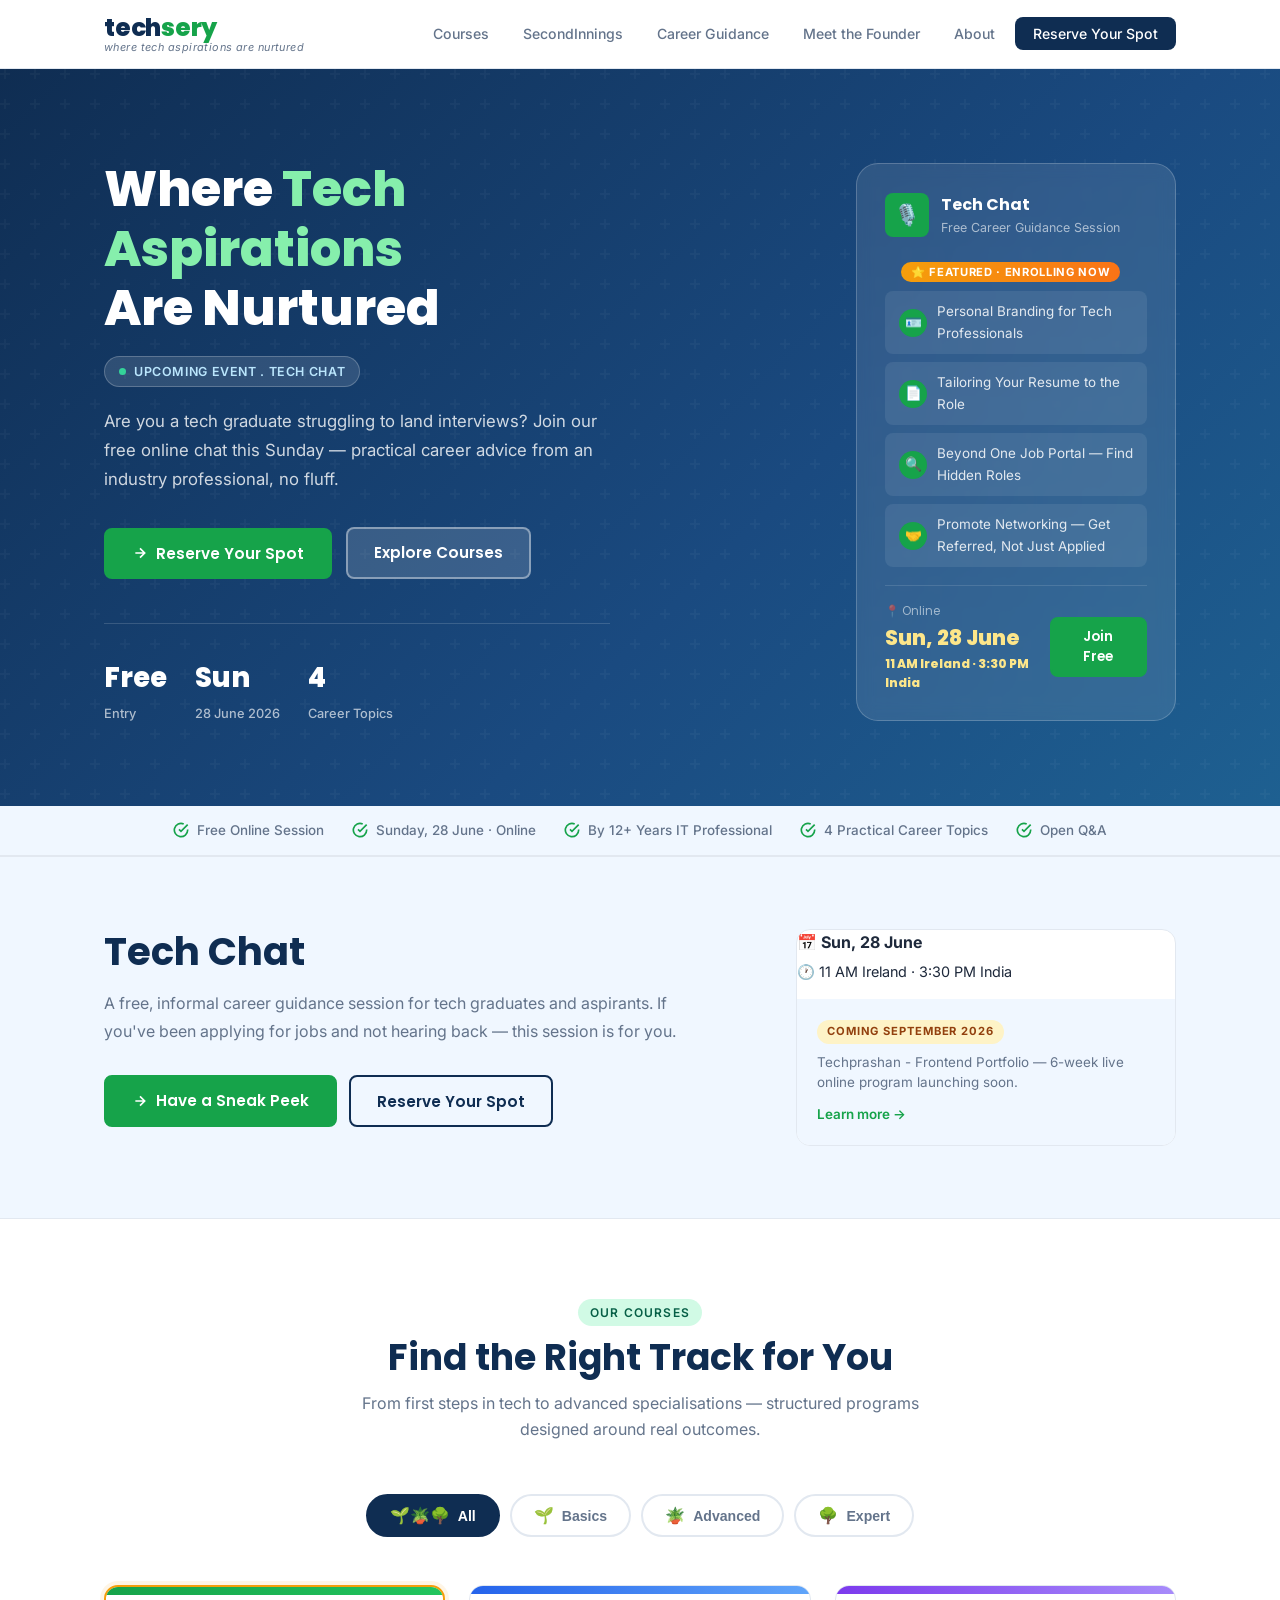
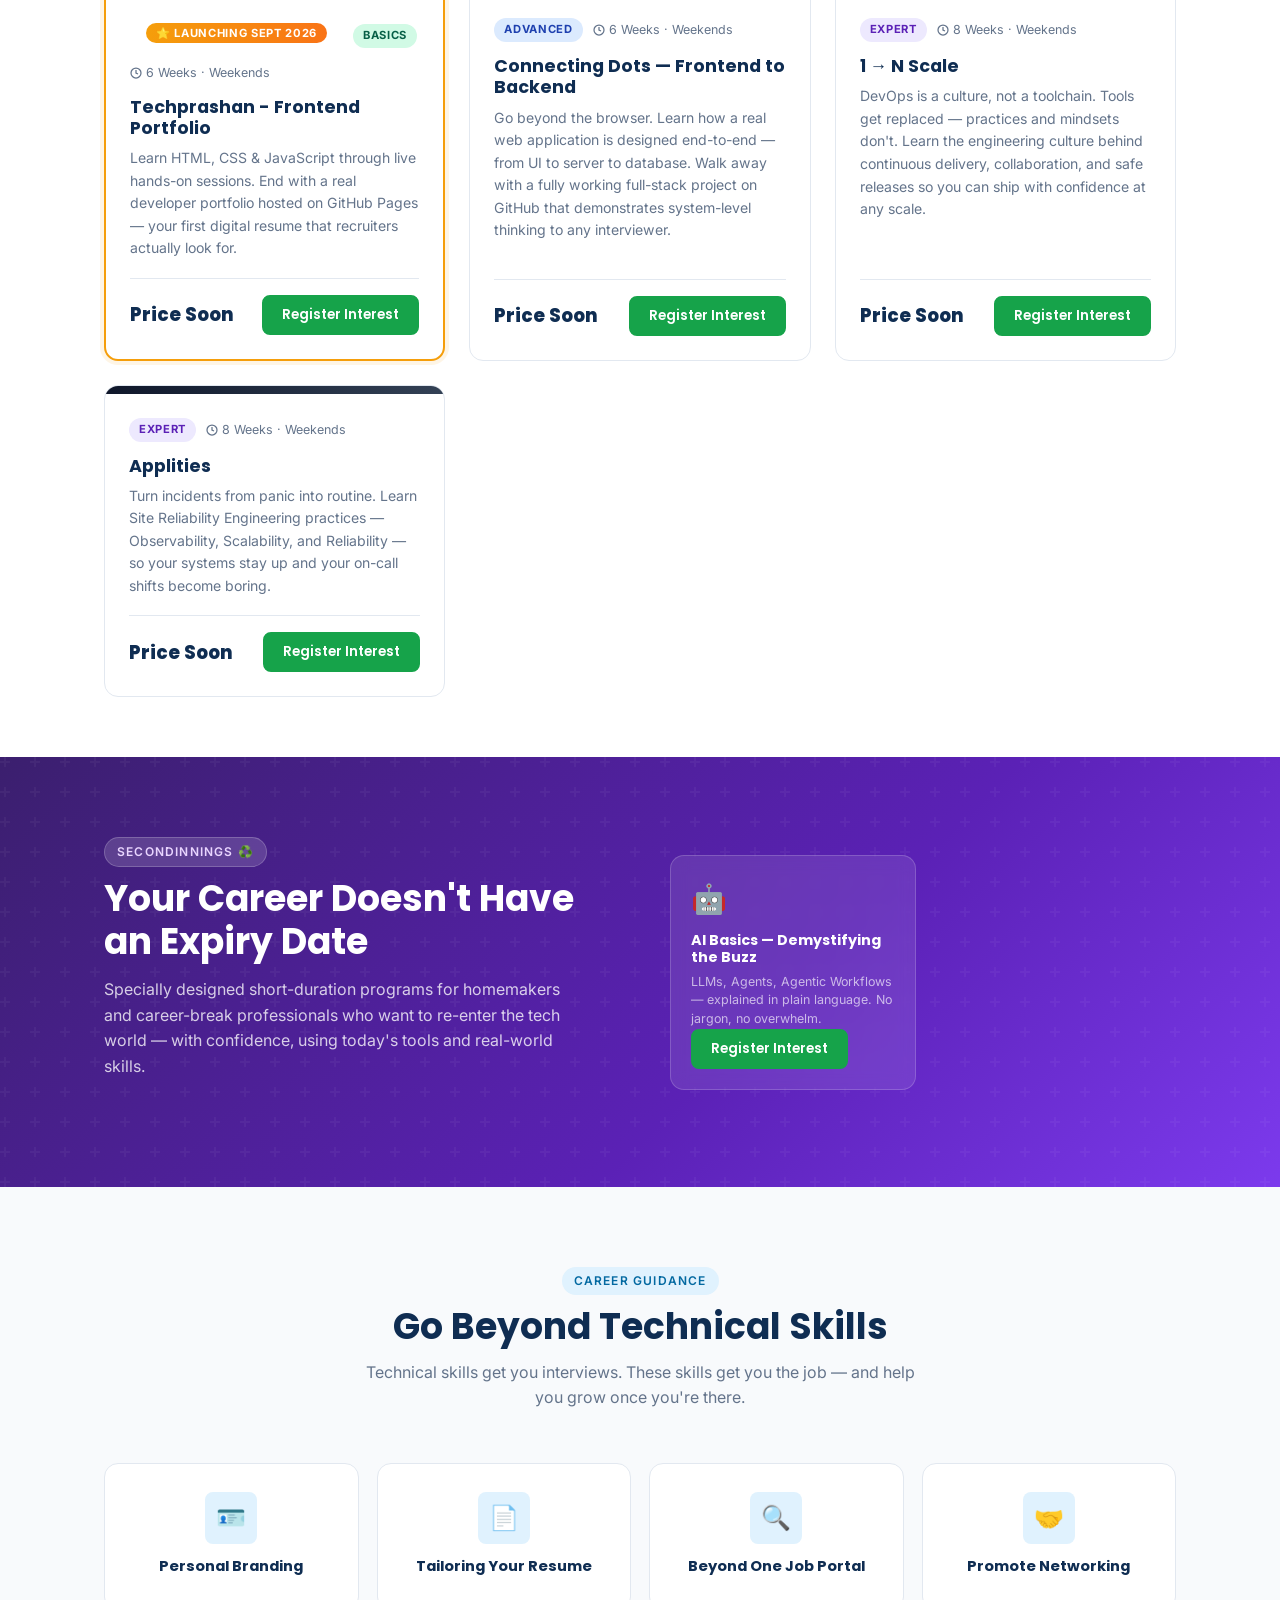
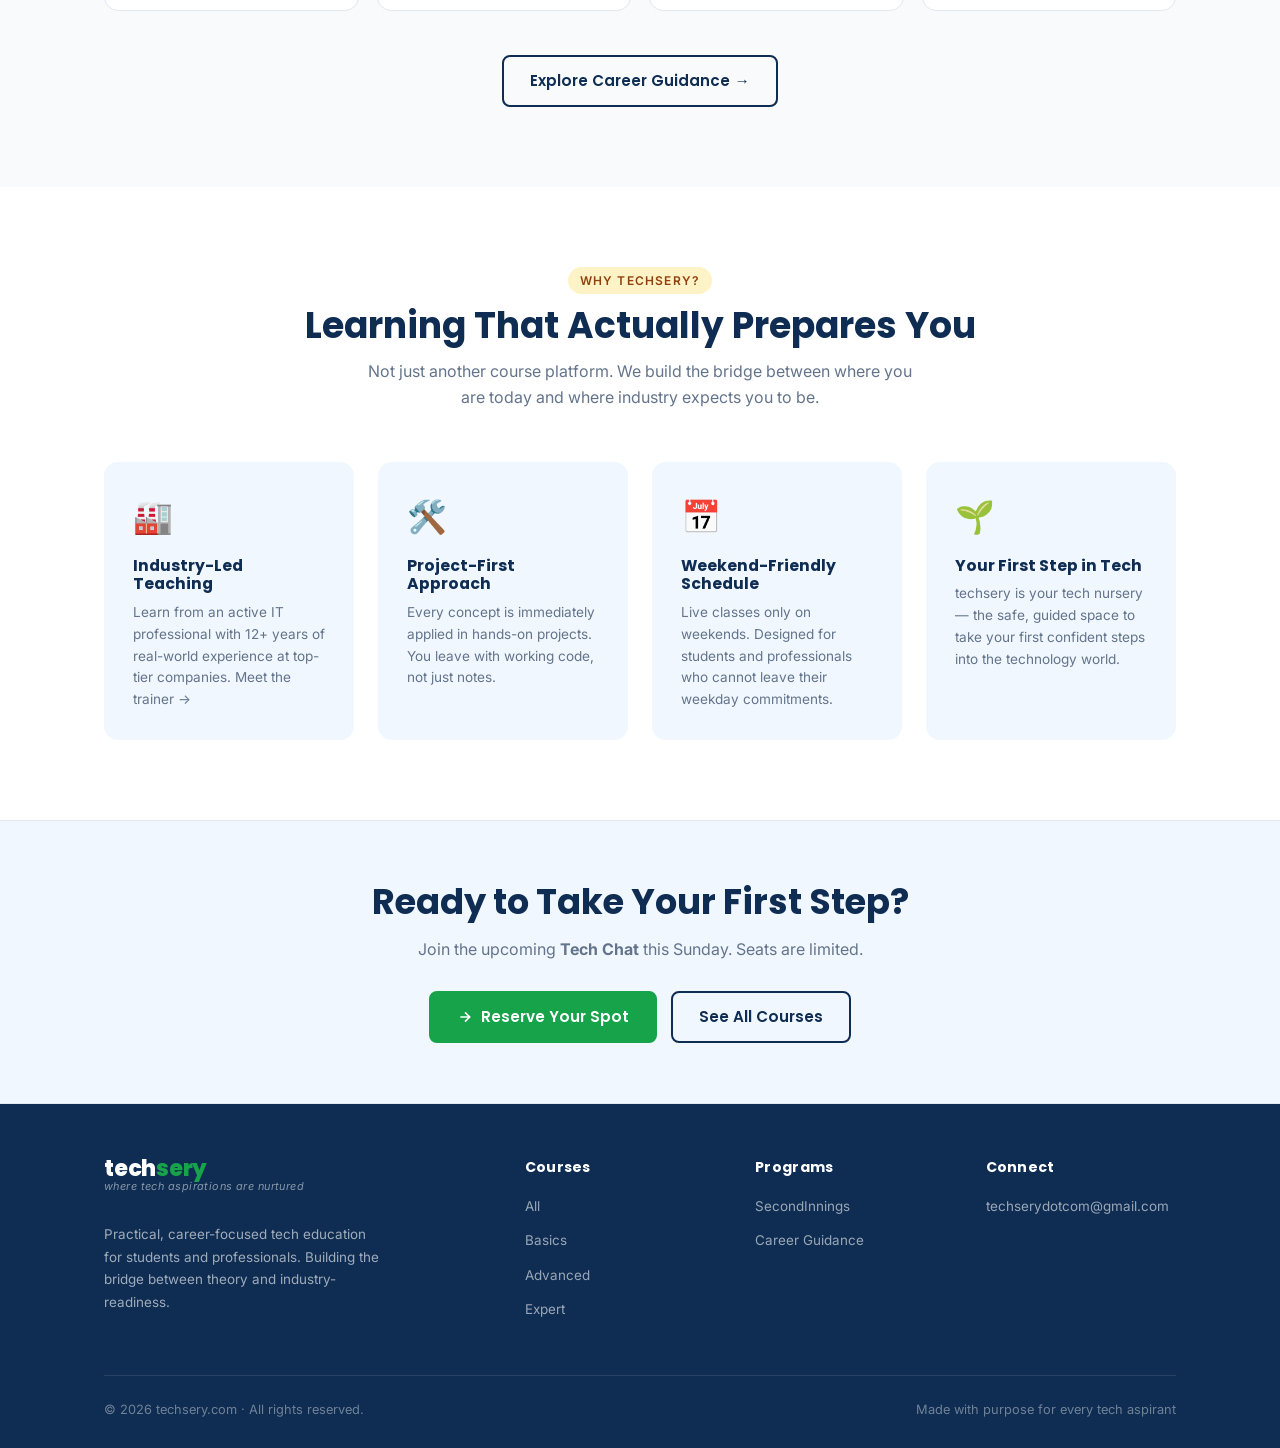
==== index.html @ 8bbb5531 "website review findings fixed" ====
<!DOCTYPE html>
<html lang="en">
<head>
  <meta charset="UTF-8" />
  <meta name="viewport" content="width=device-width, initial-scale=1.0" />
  <meta name="description" content="techsery — where tech aspirations are nurtured. Practical, career-focused IT training for students and professionals." />
  <meta property="og:title" content="techsery — where tech aspirations are nurtured" />
  <meta property="og:description" content="Practical, hands-on IT training that bridges the gap between college theory and real-world careers." />
  <meta property="og:type" content="website" />
  <meta property="og:url" content="https://techsery.com" />
  <title>techsery — where tech aspirations are nurtured</title>
  <link rel="preconnect" href="https://fonts.googleapis.com" />
  <link rel="preconnect" href="https://fonts.gstatic.com" crossorigin />
  <link href="https://fonts.googleapis.com/css2?family=Inter:wght@400;500;600&family=Poppins:wght@600;700;800&display=swap" rel="stylesheet" />
  <link rel="stylesheet" href="css/style.css" />
</head>
<body>

  <!-- ======================================================
       NAVIGATION
  ====================================================== -->
  <div id="site-nav"></div>

  <!-- ======================================================
       HERO
  ====================================================== -->
  <header class="hero" aria-labelledby="hero-heading">
    <div class="container">
      <div class="hero-content">
        <h1 id="hero-heading">
          Where <span class="highlight">Tech Aspirations</span><br />
          Are Nurtured
        </h1>
        <span class="cg-session-pill">
          <span class="cg-live-dot"></span>
          UPCOMING EVENT . TECH CHAT
        </span>
        <p class="hero-sub">
          Are you a tech graduate struggling to land interviews?
          Join our free online chat this Sunday — practical career
          advice from an industry professional, no fluff.
        </p>

        <div class="hero-actions">
          <button class="btn btn-primary" onclick="document.getElementById('techChatModal').classList.add('open')">
            <svg width="16" height="16" viewBox="0 0 24 24" fill="none" stroke="currentColor" stroke-width="2.5" aria-hidden="true"><path d="M5 12h14M12 5l7 7-7 7"/></svg>
            Reserve Your Spot
          </button>
          <a href="#courses" class="btn btn-ghost">Explore Courses</a>
        </div>

        <div class="hero-stats" aria-label="Key highlights">
          <div class="hero-stat">
            <strong>Free</strong>
            <span>Entry</span>
          </div>
          <div class="hero-stat">
            <strong>Sun</strong>
            <span>28 June 2026</span>
          </div>
          <div class="hero-stat">
            <strong>4</strong>
            <span>Career Topics</span>
          </div>
        </div>
      </div>

      <!-- Tech Chat session card -->
      <div class="hero-visual" aria-hidden="true">
        <div class="hero-card">
          <div class="hero-card-header">
            <div class="hero-card-icon">🎙️</div>
            <div>
              <div class="hero-card-title">Tech Chat</div>
              <div class="hero-card-sub">Free Career Guidance Session</div>
            </div>
          </div>
          <div style="padding:0 1rem 0.5rem">
            <span class="badge badge-featured">⭐ Featured · Enrolling Now</span>
          </div>

          <div class="hero-card-week">
            <span class="wk-num">🪪</span>
            Personal Branding for Tech Professionals
          </div>
          <div class="hero-card-week">
            <span class="wk-num">📄</span>
            Tailoring Your Resume to the Role
          </div>
          <div class="hero-card-week">
            <span class="wk-num">🔍</span>
            Beyond One Job Portal — Find Hidden Roles
          </div>
          <div class="hero-card-week">
            <span class="wk-num">🤝</span>
            Promote Networking — Get Referred, Not Just Applied
          </div>
          <div class="hero-card-footer">
            <div class="hero-card-price">
              <span class="label">📍 Online</span>
              <span class="amount">Sun, 28 June</span>
              <span class="amount" style="display:block;font-size:0.75rem;">11 AM Ireland · 3:30 PM India</span>
            </div>
            <button class="btn btn-primary btn-sm" onclick="document.getElementById('techChatModal').classList.add('open')">Join Free</button>
          </div>
        </div>
      </div>
    </div>
  </header>

  <!-- ======================================================
       TRUST BAR
  ====================================================== -->
  <div class="trust-bar" aria-label="Session highlights">
    <div class="container">
      <div class="trust-item">
        <svg width="16" height="16" viewBox="0 0 24 24" fill="none" stroke="currentColor" stroke-width="2.5" aria-hidden="true"><path d="M22 11.08V12a10 10 0 1 1-5.93-9.14"/><polyline points="22 4 12 14.01 9 11.01"/></svg>
        Free Online Session
      </div>
      <div class="trust-item">
        <svg width="16" height="16" viewBox="0 0 24 24" fill="none" stroke="currentColor" stroke-width="2.5" aria-hidden="true"><path d="M22 11.08V12a10 10 0 1 1-5.93-9.14"/><polyline points="22 4 12 14.01 9 11.01"/></svg>
        Sunday, 28 June · Online
      </div>
      <div class="trust-item">
        <svg width="16" height="16" viewBox="0 0 24 24" fill="none" stroke="currentColor" stroke-width="2.5" aria-hidden="true"><path d="M22 11.08V12a10 10 0 1 1-5.93-9.14"/><polyline points="22 4 12 14.01 9 11.01"/></svg>
        By 12+ Years IT Professional
      </div>
      <div class="trust-item">
        <svg width="16" height="16" viewBox="0 0 24 24" fill="none" stroke="currentColor" stroke-width="2.5" aria-hidden="true"><path d="M22 11.08V12a10 10 0 1 1-5.93-9.14"/><polyline points="22 4 12 14.01 9 11.01"/></svg>
        4 Practical Career Topics
      </div>
      <div class="trust-item">
        <svg width="16" height="16" viewBox="0 0 24 24" fill="none" stroke="currentColor" stroke-width="2.5" aria-hidden="true"><path d="M22 11.08V12a10 10 0 1 1-5.93-9.14"/><polyline points="22 4 12 14.01 9 11.01"/></svg>
        Open Q&amp;A
      </div>
    </div>
  </div>

  <!-- ======================================================
       TECH CHAT SESSION
  ====================================================== -->
  <section class="tech-chat-session" id="tech-chat-session" aria-labelledby="ls-heading">
    <div class="container">
      <div class="ls-inner">

        <div class="ls-content">
          <h2 id="ls-heading">Tech Chat</h2>
          <p class="ls-lead">
            A free, informal career guidance session for tech graduates and
            aspirants. If you've been applying for jobs and not
            hearing back — this session is for you.
          </p>

          <div class="ls-actions">
            <a href="career-guidance.html" class="btn btn-primary">
              <svg width="16" height="16" viewBox="0 0 24 24" fill="none" stroke="currentColor" stroke-width="2.5" aria-hidden="true"><path d="M5 12h14M12 5l7 7-7 7"/></svg>
              Have a Sneak Peek
            </a>
            <button class="btn btn-outline ls-btn-outline" onclick="document.getElementById('techChatModal').classList.add('open')">
              Reserve Your Spot
            </button>
          </div>
        </div>

        <div class="ls-details-panel" aria-label="Event details">
          <div class="ls-detail-card">
            <div class="ls-event-meta" style="margin-bottom:1rem;">
              <p style="margin:0 0 0.25rem;"><strong>📅 Sun, 28 June</strong></p>
              <p style="margin:0;font-size:0.9rem;">🕐 11 AM Ireland · 3:30 PM India</p>
            </div>
            <div class="ls-bootcamp-teaser">
              <span class="ls-teaser-label">Coming September 2026</span>
              <p>Techprashan - Frontend Portfolio — 6-week live online program launching soon.</p>
              <a href="#featured-course">Learn more →</a>
            </div>
          </div>
        </div>

      </div>
    </div>
  </section>

  <!-- ======================================================
       COURSES SECTION
  ====================================================== -->
  <section class="courses-section" id="courses" aria-labelledby="courses-heading">
    <div class="container">
      <div class="section-header">
        <span class="section-label" style="background:#d1fae5;color:#065f46;">Our Courses</span>
        <h2 class="section-title" id="courses-heading">Find the Right Track for You</h2>
        <p class="section-sub">
          From first steps in tech to advanced specialisations — structured programs
          designed around real outcomes.
        </p>
      </div>

      <!-- Category filter tabs -->
      <div class="category-tabs" role="tablist" aria-label="Course categories">
        <button class="cat-tab active" role="tab" aria-selected="true" data-filter="all">
          <span class="cat-icon">🌱🪴🌳</span> All
        </button>
        <button class="cat-tab" role="tab" aria-selected="false" data-filter="basics">
          <span class="cat-icon">🌱</span> Basics
        </button>
        <button class="cat-tab" role="tab" aria-selected="false" data-filter="advanced">
          <span class="cat-icon">🪴</span> Advanced
        </button>
        <button class="cat-tab" role="tab" aria-selected="false" data-filter="expert">
          <span class="cat-icon">🌳</span> Expert
        </button>
      </div>

      <!-- Course cards -->
      <div class="courses-grid" role="list">

        <!-- ── Featured: Techprashan - Frontend Portfolio ── -->
        <article class="course-card featured" role="listitem" id="featured-course" data-category="basics">
          <div class="course-card-banner" style="background:linear-gradient(90deg,#16a34a,#22c55e);"></div>
          <div class="course-card-body">
            <div class="course-meta">
              <div style="padding:0 1rem 0.5rem">
                <span class="badge badge-featured">⭐ Launching Sept 2026</span>
              </div>
              <span class="badge badge-basics">Basics</span>
              <span class="course-duration">
                <svg width="12" height="12" viewBox="0 0 24 24" fill="none" stroke="currentColor" stroke-width="2.5" aria-hidden="true"><circle cx="12" cy="12" r="10"/><polyline points="12 6 12 12 16 14"/></svg>
                6 Weeks · Weekends
              </span>
            </div>
            <h3>Techprashan - Frontend Portfolio</h3>
            <p>
              Learn HTML, CSS &amp; JavaScript through live hands-on sessions. End with
              a real developer portfolio hosted on GitHub Pages — your first digital
              resume that recruiters actually look for.
            </p>
            <div class="course-card-footer">
              <div class="course-price">Price Soon</div>
              <button class="btn btn-primary btn-sm" onclick="document.getElementById('interestModal').classList.add('open')">Register Interest</button>
            </div>
          </div>
        </article>

        <!-- ── Advanced: Connecting Dots ── -->
        <article class="course-card" role="listitem" data-category="advanced">
          <div class="course-card-banner" style="background:linear-gradient(90deg,#2563eb,#60a5fa);"></div>
          <div class="course-card-body">
            <div class="course-meta">
              <span class="badge badge-advanced">Advanced</span>
              <span class="course-duration">
                <svg width="12" height="12" viewBox="0 0 24 24" fill="none" stroke="currentColor" stroke-width="2.5" aria-hidden="true"><circle cx="12" cy="12" r="10"/><polyline points="12 6 12 12 16 14"/></svg>
                6 Weeks · Weekends
              </span>
            </div>
            <h3>Connecting Dots — Frontend to Backend</h3>
            <p>
              Go beyond the browser. Learn how a real web application is designed
              end-to-end — from UI to server to database. Walk away with a fully
              working full-stack project on GitHub that demonstrates system-level
              thinking to any interviewer.
            </p>
            <div class="course-card-footer">
              <div class="course-price">Price Soon</div>
              <button class="btn btn-primary btn-sm" onclick="document.getElementById('connectingDotsModal').classList.add('open')">Register Interest</button>
            </div>
          </div>
        </article>

        <!-- ── Expert: 1 → N Scale ── -->
        <article class="course-card" role="listitem" data-category="expert">
          <div class="course-card-banner" style="background:linear-gradient(90deg,#7c3aed,#a78bfa);"></div>
          <div class="course-card-body">
            <div class="course-meta">
              <span class="badge badge-expert">Expert</span>
              <span class="course-duration">
                <svg width="12" height="12" viewBox="0 0 24 24" fill="none" stroke="currentColor" stroke-width="2.5" aria-hidden="true"><circle cx="12" cy="12" r="10"/><polyline points="12 6 12 12 16 14"/></svg>
                8 Weeks · Weekends
              </span>
            </div>
            <h3>1 &#8594; N Scale</h3>
            <p>
              DevOps is a culture, not a toolchain. Tools get replaced — practices
              and mindsets don't. Learn the engineering culture behind continuous
              delivery, collaboration, and safe releases so you can ship with
              confidence at any scale.
            </p>
            <div class="course-card-footer">
              <div class="course-price">Price Soon</div>
              <button class="btn btn-primary btn-sm" onclick="document.getElementById('devopsModal').classList.add('open')">Register Interest</button>
            </div>
          </div>
        </article>

        <!-- ── Expert: Applities → SRE ── -->
        <article class="course-card" role="listitem" data-category="expert">
          <div class="course-card-banner" style="background:linear-gradient(90deg,#0f172a,#334155);"></div>
          <div class="course-card-body">
            <div class="course-meta">
              <span class="badge badge-expert">Expert</span>
              <span class="course-duration">
                <svg width="12" height="12" viewBox="0 0 24 24" fill="none" stroke="currentColor" stroke-width="2.5" aria-hidden="true"><circle cx="12" cy="12" r="10"/><polyline points="12 6 12 12 16 14"/></svg>
                8 Weeks · Weekends
              </span>
            </div>
            <h3>Applities</h3>
            <p>
              Turn incidents from panic into routine. Learn Site Reliability
              Engineering practices — Observability, Scalability, and Reliability —
              so your systems stay up and your on-call shifts become boring.
            </p>
            <div class="course-card-footer">
              <div class="course-price">Price Soon</div>
              <button class="btn btn-primary btn-sm" onclick="document.getElementById('sreModal').classList.add('open')">Register Interest</button>
            </div>
          </div>
        </article>

        <!-- Empty state -->
        <div class="courses-empty" id="coursesEmpty" style="display:none;">
          <p>🛠️ Course content is being prepared for you. Check back soon!</p>
        </div>

      </div>
    </div>
  </section>

  <!-- ======================================================
       SECOND INNINGS SECTION
  ====================================================== -->
  <section class="second-innings" id="second-innings" aria-labelledby="si-heading">
    <div class="container">
      <div class="si-text">
        <span class="section-label si-label">SecondInnings ♻️</span>
        <h2 class="section-title si-title" id="si-heading">
          Your Career Doesn't Have an Expiry Date
        </h2>
        <p class="si-sub">
          Specially designed short-duration programs for homemakers and career-break
          professionals who want to re-enter the tech world — with confidence, using
          today's tools and real-world skills.
        </p>
      </div>

      <div class="si-cards" aria-label="SecondInnings courses">
        <div class="si-card">
          <div class="si-card-icon">🤖</div>
          <h4>AI Basics — Demystifying the Buzz</h4>
          <p>LLMs, Agents, Agentic Workflows — explained in plain language. No jargon, no overwhelm.</p>
          <button class="btn btn-primary btn-sm" onclick="document.getElementById('aiBasicsModal').classList.add('open')">Register Interest</button>
        </div>
      </div>
    </div>
  </section>

  <!-- ======================================================
       CAREER GUIDANCE SECTION
  ====================================================== -->
  <section class="career-section" id="career-guidance" aria-labelledby="cg-heading">
    <div class="container">
      <div class="section-header">
        <span class="section-label" style="background:#e0f2fe;color:#0369a1;">Career Guidance</span>
        <h2 class="section-title" id="cg-heading">Go Beyond Technical Skills</h2>
        <p class="section-sub">
          Technical skills get you interviews. These skills get you the job — and
          help you grow once you're there.
        </p>
      </div>

      <div class="career-grid" aria-label="Career guidance modules">
        <a href="career-guidance.html#personal-branding" class="career-card">
          <div class="career-icon">🪪</div>
          <h4>Personal Branding</h4>
        </a>
        <a href="career-guidance.html#resume-tailoring" class="career-card">
          <div class="career-icon">📄</div>
          <h4>Tailoring Your Resume</h4>
        </a>
        <a href="career-guidance.html#job-portals" class="career-card">
          <div class="career-icon">🔍</div>
          <h4>Beyond One Job Portal</h4>
        </a>
        <a href="career-guidance.html#networking" class="career-card">
          <div class="career-icon">🤝</div>
          <h4>Promote Networking</h4>
        </a>

      </div>

      <div class="career-cta">
        <a href="career-guidance.html" class="btn btn-outline">Explore Career Guidance →</a>
      </div>
    </div>
  </section>

  <!-- ======================================================
       WHY TECHSERY
  ====================================================== -->
  <section class="why-section" id="why-techsery" aria-labelledby="why-heading">
    <div class="container">
      <div class="section-header">
        <span class="section-label" style="background:#fef3c7;color:#92400e;">Why techsery?</span>
        <h2 class="section-title" id="why-heading">Learning That Actually Prepares You</h2>
        <p class="section-sub">
          Not just another course platform. We build the bridge between where you
          are today and where industry expects you to be.
        </p>
      </div>

      <div class="why-grid">
        <div class="why-card">
          <div class="why-icon">🏭</div>
          <h4>Industry-Led Teaching</h4>
          <p>Learn from an active IT professional with 12+ years of real-world experience at top-tier companies.
             <a href="founder.html">Meet the trainer →</a></p>
        </div>
        <div class="why-card">
          <div class="why-icon">🛠️</div>
          <h4>Project-First Approach</h4>
          <p>Every concept is immediately applied in hands-on projects. You leave
             with working code, not just notes.</p>
        </div>
        <div class="why-card">
          <div class="why-icon">📅</div>
          <h4>Weekend-Friendly Schedule</h4>
          <p>Live classes only on weekends. Designed for students and professionals
             who cannot leave their weekday commitments.</p>
        </div>
        <div class="why-card">
          <div class="why-icon">🌱</div>
          <h4>Your First Step in Tech</h4>
          <p>techsery is your tech nursery — the safe, guided space to take your
             first confident steps into the technology world.</p>
        </div>
      </div>
    </div>
  </section>

  <!-- ======================================================
       CTA BANNER
  ====================================================== -->
  <section class="cta-banner" aria-labelledby="cta-heading">
    <div class="container">
      <h2 id="cta-heading">Ready to Take Your First Step?</h2>
      <p>
        Join the upcoming <strong>Tech Chat</strong>
        this Sunday. Seats are limited.
      </p>
      <div class="cta-actions">
        <button class="btn btn-primary" onclick="document.getElementById('techChatModal').classList.add('open')">
          <svg width="16" height="16" viewBox="0 0 24 24" fill="none" stroke="currentColor" stroke-width="2.5" aria-hidden="true"><path d="M5 12h14M12 5l7 7-7 7"/></svg>
          Reserve Your Spot
        </button>
        <a href="#courses" class="btn btn-outline">See All Courses</a>
      </div>
    </div>
  </section>

  <!-- ======================================================
       FOOTER
  ====================================================== -->
  <div id="site-footer"></div>

  <!-- ======================================================
       SCRIPT — Shared components + category filter
  ====================================================== -->
  <script src="js/components.js"></script>
  <script>
    // ── Course category filter tabs ──
    const catTabs    = document.querySelectorAll('.cat-tab');
    const courseCards = document.querySelectorAll('.courses-grid .course-card');

    catTabs.forEach(tab => {
      tab.addEventListener('click', () => {
        // Update tab state
        catTabs.forEach(t => {
          t.classList.remove('active');
          t.setAttribute('aria-selected', 'false');
        });
        tab.classList.add('active');
        tab.setAttribute('aria-selected', 'true');

        const filter = tab.dataset.filter;

        // Show / hide cards
        let visible = 0;
        courseCards.forEach(card => {
          if (filter === 'all' || card.dataset.category === filter) {
            card.style.display = '';
            card.style.animation = 'fadeIn .3s ease forwards';
            visible++;
          } else {
            card.style.display = 'none';
          }
        });

        // Show empty state when no cards match
        document.getElementById('coursesEmpty').style.display = visible === 0 ? '' : 'none';
      });
    });

    // ── Activate filter from URL param (e.g. ?filter=basics) ──
    const urlFilter = new URLSearchParams(window.location.search).get('filter');
    if (urlFilter) {
      const targetTab = document.querySelector('.cat-tab[data-filter="' + urlFilter + '"]');
      if (targetTab) { targetTab.click(); }
    }
  </script>

  <style>
    @keyframes fadeIn {
      from { opacity: 0; transform: translateY(8px); }
      to   { opacity: 1; transform: translateY(0); }
    }
  </style>

  <!-- ======================================================
       TECH CHAT ENROLLMENT MODAL
  ====================================================== -->
  <div class="modal-overlay" id="techChatModal" role="dialog" aria-modal="true" aria-labelledby="techChatModalTitle">
    <div class="modal-box">
      <div class="modal-header">
        <h2 id="techChatModalTitle">Reserve Your Spot — Tech Chat</h2>
        <button class="modal-close" onclick="document.getElementById('techChatModal').classList.remove('open')" aria-label="Close modal">&times;</button>
      </div>
      <div class="modal-batch-notice" role="note">
        <span class="batch-icon">⚡</span>
        <p><strong>Sessions are capped at 20 seats.</strong> Enrollment is open to all, but meeting invites go out in batches — first 20 enrollments get the first session, next 20 get the second, and so on. <strong>Enroll early to get into the earliest batch.</strong></p>
      </div>
      <div class="modal-loader" id="techChatFormLoader">
        <div class="modal-spinner"></div>
        <p>Loading form&hellip;</p>
      </div>
      <iframe
        src="https://docs.google.com/forms/d/e/1FAIpQLSf1AuiK_y97QD5kKgovoYYYQsAbdeGdjlh0hVMuYjYq0dOFMg/viewform?embedded=true"
        id="techChatFormIframe"
        width="100%"
        height="700"
        frameborder="0"
        marginheight="0"
        marginwidth="0"
        title="Tech Chat Enrollment Form"
        style="display:none"
        onload="document.getElementById('techChatFormLoader').style.display='none'; this.style.display='block';">Loading&hellip;</iframe>
    </div>
  </div>

  <!-- ======================================================
       REGISTER INTEREST MODAL
  ====================================================== -->
  <div class="modal-overlay" id="interestModal" role="dialog" aria-modal="true" aria-labelledby="modalTitle">
    <div class="modal-box">
      <div class="modal-header">
        <h2 id="modalTitle">Register Interest — Techprashan - Frontend Portfolio</h2>
        <button class="modal-close" onclick="document.getElementById('interestModal').classList.remove('open')" aria-label="Close modal">&times;</button>
      </div>
      <div class="modal-loader" id="formLoader">
        <div class="modal-spinner"></div>
        <p>Loading form&hellip;</p>
      </div>
      <iframe
        src="https://docs.google.com/forms/d/e/1FAIpQLSd2NSrIZM_IWFO4gRy56DG_UtGu91vDkzZFvsgvsNdF11oqsA/viewform?embedded=true"
        id="interestFormIframe"
        width="100%"
        height="700"
        frameborder="0"
        marginheight="0"
        marginwidth="0"
        title="Register Interest Form"
        style="display:none"
        onload="document.getElementById('formLoader').style.display='none'; this.style.display='block';">Loading&hellip;</iframe>
    </div>
  </div>

  <!-- ======================================================
       SRE (APPLITIES → SRE) REGISTER INTEREST MODAL
  ====================================================== -->
  <div class="modal-overlay" id="sreModal" role="dialog" aria-modal="true" aria-labelledby="sreModalTitle">
    <div class="modal-box">
      <div class="modal-header">
        <h2 id="sreModalTitle">Register Interest — Applities &#8594; SRE</h2>
        <button class="modal-close" onclick="document.getElementById('sreModal').classList.remove('open')" aria-label="Close modal">&times;</button>
      </div>
      <div class="modal-loader" id="sreFormLoader">
        <div class="modal-spinner"></div>
        <p>Loading form&hellip;</p>
      </div>
      <iframe
        src="https://docs.google.com/forms/d/e/1FAIpQLScYF1RtclwMhn8v6r4dukyYfflILkAecXz9mNdJFXiZZmByDg/viewform?embedded=true"
        id="sreFormIframe"
        width="100%"
        height="700"
        frameborder="0"
        marginheight="0"
        marginwidth="0"
        title="Applities to SRE Register Interest Form"
        style="display:none"
        onload="document.getElementById('sreFormLoader').style.display='none'; this.style.display='block';">Loading&hellip;</iframe>
    </div>
  </div>

  <!-- ======================================================
       DEVOPS (1 → N SCALE) REGISTER INTEREST MODAL
  ====================================================== -->
  <div class="modal-overlay" id="devopsModal" role="dialog" aria-modal="true" aria-labelledby="devopsModalTitle">
    <div class="modal-box">
      <div class="modal-header">
        <h2 id="devopsModalTitle">Register Interest — 1 &#8594; N Scale</h2>
        <button class="modal-close" onclick="document.getElementById('devopsModal').classList.remove('open')" aria-label="Close modal">&times;</button>
      </div>
      <div class="modal-loader" id="devopsFormLoader">
        <div class="modal-spinner"></div>
        <p>Loading form&hellip;</p>
      </div>
      <iframe
        src="https://docs.google.com/forms/d/e/1FAIpQLScFOS_igOWlRHlgqVXoUxEj9ASATqdUfkpp-piH3JFqKnP2BQ/viewform?embedded=true"
        id="devopsFormIframe"
        width="100%"
        height="700"
        frameborder="0"
        marginheight="0"
        marginwidth="0"
        title="1 to N Scale Register Interest Form"
        style="display:none"
        onload="document.getElementById('devopsFormLoader').style.display='none'; this.style.display='block';">Loading&hellip;</iframe>
    </div>
  </div>

  <!-- ======================================================
       CONNECTING DOTS REGISTER INTEREST MODAL
  ====================================================== -->
  <div class="modal-overlay" id="connectingDotsModal" role="dialog" aria-modal="true" aria-labelledby="connectingDotsModalTitle">
    <div class="modal-box">
      <div class="modal-header">
        <h2 id="connectingDotsModalTitle">Register Interest — Connecting Dots</h2>
        <button class="modal-close" onclick="document.getElementById('connectingDotsModal').classList.remove('open')" aria-label="Close modal">&times;</button>
      </div>
      <div class="modal-loader" id="connectingDotsFormLoader">
        <div class="modal-spinner"></div>
        <p>Loading form&hellip;</p>
      </div>
      <iframe
        src="https://docs.google.com/forms/d/e/1FAIpQLSfVHQtbOzj3T-nqljWJQc27Lb6FzakTXbwIxmW9TgxDuJGa1w/viewform?embedded=true"
        id="connectingDotsFormIframe"
        width="100%"
        height="700"
        frameborder="0"
        marginheight="0"
        marginwidth="0"
        title="Connecting Dots Register Interest Form"
        style="display:none"
        onload="document.getElementById('connectingDotsFormLoader').style.display='none'; this.style.display='block';">Loading&hellip;</iframe>
    </div>
  </div>

  <!-- ======================================================
       AI BASICS REGISTER INTEREST MODAL
  ====================================================== -->
  <div class="modal-overlay" id="aiBasicsModal" role="dialog" aria-modal="true" aria-labelledby="aiBasicsModalTitle">
    <div class="modal-box">
      <div class="modal-header">
        <h2 id="aiBasicsModalTitle">Register Interest — AI Basics</h2>
        <button class="modal-close" onclick="document.getElementById('aiBasicsModal').classList.remove('open')" aria-label="Close modal">&times;</button>
      </div>
      <div class="modal-loader" id="aiBasicsFormLoader">
        <div class="modal-spinner"></div>
        <p>Loading form&hellip;</p>
      </div>
      <iframe
        src="https://docs.google.com/forms/d/e/1FAIpQLSf_5gGs7QFr8C3uAUpn9eOQnZPuhVRYc0OwrxQ82a2x8tqxDw/viewform?embedded=true"
        id="aiBasicsFormIframe"
        width="100%"
        height="700"
        frameborder="0"
        marginheight="0"
        marginwidth="0"
        title="AI Basics Register Interest Form"
        style="display:none"
        onload="document.getElementById('aiBasicsFormLoader').style.display='none'; this.style.display='block';">Loading&hellip;</iframe>
    </div>
  </div>

  <script>
    // Close modals on backdrop click
    ['techChatModal', 'interestModal', 'connectingDotsModal', 'devopsModal', 'sreModal', 'aiBasicsModal'].forEach(function(id) {
      document.getElementById(id).addEventListener('click', function(e) {
        if (e.target === this) this.classList.remove('open');
      });
    });
    // Close modals on Escape key
    document.addEventListener('keydown', function(e) {
      if (e.key === 'Escape') {
        document.getElementById('techChatModal').classList.remove('open');
        document.getElementById('interestModal').classList.remove('open');
        document.getElementById('connectingDotsModal').classList.remove('open');
        document.getElementById('devopsModal').classList.remove('open');
        document.getElementById('sreModal').classList.remove('open');
        document.getElementById('aiBasicsModal').classList.remove('open');
      }
    });
  </script>

</body>
</html>
---- css/style.css ----
/* ================================================
   techsery.com – Main Stylesheet
   "where tech aspirations are nurtured"
   ================================================ */

/* ---------- Reset & Base ---------- */
*, *::before, *::after {
  box-sizing: border-box;
  margin: 0;
  padding: 0;
}

:root {
  --primary:       #0f2d52;
  --primary-light: #1a4a80;
  --accent-green:  #16a34a;
  --accent-green-light: #22c55e;
  --accent-amber:  #f59e0b;
  --second-innings:#7c3aed;
  --second-innings-light: #a78bfa;
  --career:        #0891b2;
  --career-light:  #22d3ee;
  --bg:            #ffffff;
  --bg-soft:       #f0f7ff;
  --bg-alt:        #f8fafc;
  --text:          #1e293b;
  --text-muted:    #64748b;
  --border:        #e2e8f0;
  --radius-sm:     8px;
  --radius-md:     14px;
  --radius-lg:     22px;
  --shadow-sm:     0 1px 3px rgba(0,0,0,.08), 0 1px 2px rgba(0,0,0,.05);
  --shadow-md:     0 4px 16px rgba(0,0,0,.10);
  --shadow-lg:     0 10px 40px rgba(0,0,0,.13);
  --transition:    0.25s ease;
  --font-head:     'Poppins', sans-serif;
  --font-body:     'Inter', sans-serif;
}

html { scroll-behavior: smooth; }

body {
  font-family: var(--font-body);
  color: var(--text);
  background: var(--bg);
  line-height: 1.6;
  -webkit-font-smoothing: antialiased;
}

img { max-width: 100%; display: block; }
a  { text-decoration: none; color: inherit; }
ul { list-style: none; }

/* ---------- Typography ---------- */
h1, h2, h3, h4 {
  font-family: var(--font-head);
  line-height: 1.2;
  font-weight: 700;
}

/* ---------- Utility ---------- */
.container {
  max-width: 1120px;
  margin: 0 auto;
  padding: 0 24px;
}

.section-label {
  display: inline-block;
  font-size: .75rem;
  font-weight: 600;
  letter-spacing: .1em;
  text-transform: uppercase;
  padding: 4px 12px;
  border-radius: 100px;
  margin-bottom: 10px;
}

.section-title {
  font-size: clamp(1.5rem, 3vw, 2.25rem);
  color: var(--primary);
  margin-bottom: 12px;
}

.section-sub {
  font-size: 1rem;
  color: var(--text-muted);
  max-width: 560px;
}

.btn {
  display: inline-flex;
  align-items: center;
  gap: 8px;
  padding: 12px 26px;
  border-radius: var(--radius-sm);
  font-family: var(--font-head);
  font-weight: 600;
  font-size: .95rem;
  cursor: pointer;
  border: 2px solid transparent;
  transition: all var(--transition);
}

.btn-primary {
  background: var(--accent-green);
  color: #fff;
  border-color: var(--accent-green);
}
.btn-primary:hover {
  background: var(--accent-green-light);
  border-color: var(--accent-green-light);
  transform: translateY(-2px);
  box-shadow: var(--shadow-md);
}

.btn-outline {
  background: transparent;
  color: var(--primary);
  border-color: var(--primary);
}
.btn-outline:hover {
  background: var(--primary);
  color: #fff;
  transform: translateY(-2px);
}

.btn-ghost {
  background: rgba(255,255,255,.15);
  color: #fff;
  border-color: rgba(255,255,255,.4);
}
.btn-ghost:hover {
  background: rgba(255,255,255,.28);
  transform: translateY(-2px);
}

/* ---------- Navigation ---------- */
.navbar {
  position: sticky;
  top: 0;
  z-index: 100;
  border-bottom: 1px solid var(--border);
}

/* Use ::before for backdrop-filter so it doesn't create a stacking context
   that traps position:fixed children (mobile menu) on iOS Safari */
.navbar::before {
  content: '';
  position: absolute;
  top: 0; right: 0; bottom: 0; left: 0;
  background: rgba(255, 255, 255, 0.95);
  backdrop-filter: blur(12px);
  -webkit-backdrop-filter: blur(12px);
  z-index: -1;
  pointer-events: none;
}

.navbar .container {
  display: flex;
  align-items: center;
  justify-content: space-between;
  height: 68px;
}

.brand {
  display: flex;
  flex-direction: column;
  line-height: 1.1;
}

.brand-name {
  font-family: var(--font-head);
  font-size: 1.55rem;
  font-weight: 800;
  color: var(--primary);
  letter-spacing: -.01em;
}

.brand-name span {
  color: var(--accent-green);
}

.brand-tagline {
  font-size: .68rem;
  color: var(--text-muted);
  letter-spacing: .04em;
  font-style: italic;
}

.nav-links {
  display: flex;
  align-items: center;
  gap: 6px;
}

.nav-links a {
  font-size: .88rem;
  font-weight: 500;
  color: var(--text-muted);
  padding: 7px 14px;
  border-radius: var(--radius-sm);
  transition: all var(--transition);
}

.nav-links a:hover,
.nav-links a.active {
  color: var(--primary);
  background: var(--bg-soft);
}

.nav-links .nav-cta {
  background: var(--primary);
  color: #fff;
  padding: 8px 18px;
  border-radius: var(--radius-sm);
}
.nav-links .nav-cta:hover {
  background: var(--primary-light);
  color: #fff;
}

/* Hamburger (mobile) */
.nav-toggle {
  display: none;
  flex-direction: column;
  gap: 5px;
  cursor: pointer;
  padding: 6px;
  background: none;
  border: none;
}
.nav-toggle span {
  display: block;
  width: 24px;
  height: 2px;
  background: var(--primary);
  border-radius: 2px;
  transition: all var(--transition);
}

/* ---------- Hero ---------- */
.hero {
  background: linear-gradient(135deg, var(--primary) 0%, var(--primary-light) 60%, #1e6091 100%);
  color: #fff;
  padding: 90px 0 80px;
  overflow: hidden;
  position: relative;
}

.hero::before {
  content: '';
  position: absolute;
  inset: 0;
  background: url("data:image/svg+xml,%3Csvg width='60' height='60' viewBox='0 0 60 60' xmlns='http://www.w3.org/2000/svg'%3E%3Cg fill='none' fill-rule='evenodd'%3E%3Cg fill='%23ffffff' fill-opacity='0.03'%3E%3Cpath d='M36 34v-4h-2v4h-4v2h4v4h2v-4h4v-2h-4zm0-30V0h-2v4h-4v2h4v4h2V6h4V4h-4zM6 34v-4H4v4H0v2h4v4h2v-4h4v-2H6zM6 4V0H4v4H0v2h4v4h2V6h4V4H6z'/%3E%3C/g%3E%3C/g%3E%3C/svg%3E");
  pointer-events: none;
}

.hero .container {
  position: relative;
  display: grid;
  grid-template-columns: 1fr 1fr;
  gap: 60px;
  align-items: center;
}

.hero-badge {
  display: inline-flex;
  align-items: center;
  gap: 8px;
  background: rgba(255,255,255,.12);
  border: 1px solid rgba(255,255,255,.22);
  color: #d1fae5;
  font-size: .78rem;
  font-weight: 600;
  letter-spacing: .06em;
  text-transform: uppercase;
  padding: 5px 14px;
  border-radius: 100px;
  margin-bottom: 22px;
}

.hero-badge .dot {
  width: 7px;
  height: 7px;
  background: var(--accent-green-light);
  border-radius: 50%;
  animation: pulse 2s infinite;
}

@keyframes pulse {
  0%, 100% { opacity: 1; transform: scale(1); }
  50%       { opacity: .5; transform: scale(1.4); }
}

.cg-session-pill {
  display: inline-flex;
  align-items: center;
  gap: 8px;
  background: rgba(255,255,255,.12);
  border: 1px solid rgba(255,255,255,.22);
  color: #bae6fd;
  font-size: .78rem;
  font-weight: 600;
  letter-spacing: .05em;
  text-transform: uppercase;
  padding: 5px 14px;
  border-radius: 100px;
  margin-bottom: 20px;
}

.cg-live-dot {
  width: 7px;
  height: 7px;
  background: #34d399;
  border-radius: 50%;
  animation: pulse 2s infinite;
}

.hero h1 {
  font-size: clamp(2rem, 4.5vw, 3.1rem);
  color: #fff;
  margin-bottom: 18px;
  font-weight: 800;
}

.hero h1 .highlight {
  color: #86efac;
}

.hero-sub {
  font-size: 1.05rem;
  color: rgba(255,255,255,.8);
  margin-bottom: 34px;
  line-height: 1.7;
}

.hero-actions {
  display: flex;
  flex-wrap: wrap;
  gap: 14px;
  align-items: center;
}

.hero-stats {
  display: flex;
  gap: 28px;
  margin-top: 44px;
  padding-top: 32px;
  border-top: 1px solid rgba(255,255,255,.15);
}

.hero-stat strong {
  display: block;
  font-size: 1.7rem;
  font-weight: 800;
  color: #fff;
  font-family: var(--font-head);
}

.hero-stat span {
  font-size: .8rem;
  color: rgba(255,255,255,.65);
  font-weight: 500;
}

/* Hero visual panel */
.hero-visual {
  display: flex;
  justify-content: flex-end;
}

.hero-card {
  background: rgba(255,255,255,.1);
  border: 1px solid rgba(255,255,255,.2);
  border-radius: var(--radius-lg);
  padding: 28px;
  width: 320px;
  backdrop-filter: blur(8px);
}

.hero-card-header {
  display: flex;
  align-items: center;
  gap: 12px;
  margin-bottom: 20px;
}

.hero-card-icon {
  width: 44px;
  height: 44px;
  background: var(--accent-green);
  border-radius: var(--radius-sm);
  display: flex;
  align-items: center;
  justify-content: center;
  font-size: 1.3rem;
}

.hero-card-title {
  font-size: 1rem;
  font-weight: 700;
  color: #fff;
  font-family: var(--font-head);
}

.hero-card-sub {
  font-size: .78rem;
  color: rgba(255,255,255,.6);
}

.hero-card-week {
  display: flex;
  align-items: center;
  gap: 10px;
  padding: 10px 14px;
  border-radius: var(--radius-sm);
  background: rgba(255,255,255,.08);
  margin-bottom: 8px;
  font-size: .84rem;
  color: rgba(255,255,255,.85);
}

.hero-card-week .wk-num {
  width: 28px;
  height: 28px;
  background: var(--accent-green);
  border-radius: 50%;
  display: flex;
  align-items: center;
  justify-content: center;
  font-size: .85rem;
  font-weight: 700;
  color: #fff;
  flex-shrink: 0;
  /* allow emoji icons to render naturally */
  line-height: 1;
}

.hero-card-footer {
  margin-top: 18px;
  display: flex;
  align-items: center;
  justify-content: space-between;
  padding-top: 16px;
  border-top: 1px solid rgba(255,255,255,.12);
}

.hero-card-price {
  font-family: var(--font-head);
}
.hero-card-price .label {
  font-size: .72rem;
  color: rgba(255,255,255,.55);
  display: block;
}
.hero-card-price .amount {
  font-size: 1.3rem;
  font-weight: 800;
  color: #fde68a;
}

/* ---------- Trust Bar ---------- */
.trust-bar {
  background: var(--bg-soft);
  border-bottom: 1px solid var(--border);
  padding: 14px 0;
}

.trust-bar .container {
  display: flex;
  flex-wrap: wrap;
  justify-content: center;
  gap: 28px;
}

.trust-item {
  display: flex;
  align-items: center;
  gap: 8px;
  font-size: .84rem;
  color: var(--text-muted);
  font-weight: 500;
}

.trust-item svg {
  color: var(--accent-green);
  flex-shrink: 0;
}

/* ---------- Courses Section ---------- */
.courses-section {
  padding: 80px 0 60px;
}

.section-header {
  text-align: center;
  margin-bottom: 52px;
}

.section-header .section-sub {
  margin: 0 auto;
}

/* Category tabs */
.category-tabs {
  display: flex;
  flex-wrap: wrap;
  justify-content: center;
  gap: 10px;
  margin-bottom: 48px;
}

.cat-tab {
  display: flex;
  align-items: center;
  gap: 8px;
  padding: 10px 22px;
  border-radius: 100px;
  font-size: .88rem;
  font-weight: 600;
  cursor: pointer;
  border: 2px solid var(--border);
  color: var(--text-muted);
  background: var(--bg);
  transition: all var(--transition);
}

.cat-tab:hover {
  border-color: var(--primary);
  color: var(--primary);
}

.cat-tab.active {
  background: var(--primary);
  color: #fff;
  border-color: var(--primary);
}

.cat-tab .cat-icon {
  font-size: 1rem;
}

/* Course cards grid */
.courses-grid {
  display: grid;
  grid-template-columns: repeat(auto-fill, minmax(310px, 1fr));
  gap: 24px;
}

.course-card {
  border: 1px solid var(--border);
  border-radius: var(--radius-md);
  overflow: hidden;
  background: var(--bg);
  transition: all var(--transition);
  display: flex;
  flex-direction: column;
}

.course-card:hover {
  transform: translateY(-5px);
  box-shadow: var(--shadow-lg);
  border-color: transparent;
}

.course-card-banner {
  height: 8px;
}

.course-card-body {
  padding: 24px;
  flex: 1;
  display: flex;
  flex-direction: column;
}

.course-meta {
  display: flex;
  align-items: center;
  gap: 10px;
  margin-bottom: 14px;
  flex-wrap: wrap;
}

.badge {
  font-size: .7rem;
  font-weight: 700;
  letter-spacing: .06em;
  text-transform: uppercase;
  padding: 3px 10px;
  border-radius: 100px;
}

.badge-basics    { background: #d1fae5; color: #065f46; }
.badge-advanced  { background: #dbeafe; color: #1e40af; }
.badge-expert    { background: #ede9fe; color: #5b21b6; }
.badge-featured  {
  background: linear-gradient(90deg, #f59e0b, #f97316);
  color: #fff;
  animation: shimmer 2.5s infinite;
}

@keyframes shimmer {
  0%, 100% { opacity: 1; }
  50%       { opacity: .85; }
}

.course-duration {
  font-size: .78rem;
  color: var(--text-muted);
  display: flex;
  align-items: center;
  gap: 4px;
}

.course-card h3 {
  font-size: 1.1rem;
  color: var(--primary);
  margin-bottom: 8px;
}

.course-card p {
  font-size: .88rem;
  color: var(--text-muted);
  line-height: 1.6;
  margin-bottom: 18px;
  flex: 1;
}

.course-tags {
  display: flex;
  flex-wrap: wrap;
  gap: 6px;
  margin-bottom: 20px;
}

.course-tag {
  font-size: .73rem;
  background: var(--bg-alt);
  color: var(--text-muted);
  padding: 3px 10px;
  border-radius: 100px;
  border: 1px solid var(--border);
}

.course-card-footer {
  display: flex;
  align-items: center;
  justify-content: space-between;
  padding-top: 16px;
  border-top: 1px solid var(--border);
  margin-top: auto;
}

.course-price {
  font-family: var(--font-head);
  font-size: 1.15rem;
  font-weight: 800;
  color: var(--primary);
}

.course-price .original {
  font-size: .8rem;
  color: var(--text-muted);
  text-decoration: line-through;
  font-weight: 400;
  margin-right: 4px;
}

.btn-sm {
  padding: 8px 18px;
  font-size: .84rem;
}

/* Featured highlight */
.course-card.featured {
  border: 2px solid var(--accent-amber);
  box-shadow: 0 0 0 4px rgba(245,158,11,.1);
}

/* ---------- SecondInnings Section ---------- */
.second-innings {
  background: linear-gradient(135deg, #3b1f6e 0%, #5b21b6 60%, #7c3aed 100%);
  padding: 80px 0;
  position: relative;
  overflow: hidden;
}

.second-innings::before {
  content: '';
  position: absolute;
  inset: 0;
  background: url("data:image/svg+xml,%3Csvg width='60' height='60' viewBox='0 0 60 60' xmlns='http://www.w3.org/2000/svg'%3E%3Cg fill='none' fill-rule='evenodd'%3E%3Cg fill='%23ffffff' fill-opacity='0.04'%3E%3Cpath d='M36 34v-4h-2v4h-4v2h4v4h2v-4h4v-2h-4zm0-30V0h-2v4h-4v2h4v4h2V6h4V4h-4zM6 34v-4H4v4H0v2h4v4h2v-4h4v-2H6zM6 4V0H4v4H0v2h4v4h2V6h4V4H6z'/%3E%3C/g%3E%3C/g%3E%3C/svg%3E");
}

.second-innings .container {
  position: relative;
  display: grid;
  grid-template-columns: 1fr 1fr;
  gap: 60px;
  align-items: center;
}

.si-label {
  background: rgba(255,255,255,.15);
  color: #e9d5ff;
  border: 1px solid rgba(255,255,255,.2);
}

.si-title {
  color: #fff;
  margin-bottom: 14px;
}

.si-sub {
  color: rgba(255,255,255,.78);
  margin-bottom: 28px;
  max-width: 460px;
}

.si-cards {
  display: grid;
  grid-template-columns: 1fr 1fr;
  gap: 14px;
}

.si-card {
  background: rgba(255,255,255,.1);
  border: 1px solid rgba(255,255,255,.18);
  border-radius: var(--radius-md);
  padding: 20px;
  backdrop-filter: blur(8px);
  transition: all var(--transition);
}

.si-card:hover {
  background: rgba(255,255,255,.18);
  transform: translateY(-3px);
}

.si-card-icon {
  font-size: 1.8rem;
  margin-bottom: 10px;
}

.si-card h4 {
  font-size: .9rem;
  font-weight: 700;
  color: #fff;
  margin-bottom: 6px;
  font-family: var(--font-head);
}

.si-card p {
  font-size: .78rem;
  color: rgba(255,255,255,.65);
  line-height: 1.5;
}

.si-card .duration-pill {
  display: inline-flex;
  align-items: center;
  gap: 4px;
  font-size: .7rem;
  background: rgba(255,255,255,.15);
  color: #e9d5ff;
  padding: 3px 10px;
  border-radius: 100px;
  margin-top: 10px;
  font-weight: 600;
}

/* ---------- Career Guidance Section ---------- */
.career-section {
  padding: 80px 0;
  background: var(--bg-alt);
}

.career-grid {
  display: grid;
  grid-template-columns: repeat(auto-fit, minmax(200px, 1fr));
  gap: 18px;
  margin-top: 40px;
}

.career-card {
  display: block;
  background: var(--bg);
  border: 1px solid var(--border);
  border-radius: var(--radius-md);
  padding: 28px 20px;
  text-align: center;
  transition: all var(--transition);
  cursor: pointer;
  color: inherit;
  text-decoration: none;
}

.career-card:hover {
  border-color: var(--career);
  box-shadow: var(--shadow-md);
  transform: translateY(-4px);
}

.career-card:hover .career-icon {
  background: var(--career);
}

.career-icon {
  width: 52px;
  height: 52px;
  background: #e0f2fe;
  border-radius: var(--radius-sm);
  display: flex;
  align-items: center;
  justify-content: center;
  font-size: 1.5rem;
  margin: 0 auto 14px;
  transition: all var(--transition);
}

.career-card:hover .career-icon {
  background: var(--career);
}

.career-card h4 {
  font-size: .92rem;
  font-weight: 700;
  color: var(--primary);
  margin-bottom: 6px;
  font-family: var(--font-head);
}

.career-card p {
  font-size: .78rem;
  color: var(--text-muted);
  line-height: 1.5;
}

.career-cta {
  text-align: center;
  margin-top: 44px;
}

/* ---------- Why Techsery Section ---------- */
.why-section {
  padding: 80px 0;
}

.why-grid {
  display: grid;
  grid-template-columns: repeat(auto-fill, minmax(240px, 1fr));
  gap: 24px;
  margin-top: 44px;
}

.why-card {
  padding: 28px;
  border-radius: var(--radius-md);
  background: var(--bg-soft);
  border: 1px solid transparent;
  transition: all var(--transition);
}

.why-card:hover {
  border-color: var(--accent-green);
  transform: translateY(-4px);
  box-shadow: var(--shadow-md);
}

.why-icon {
  font-size: 2rem;
  margin-bottom: 14px;
}

.why-card h4 {
  font-size: .98rem;
  font-weight: 700;
  color: var(--primary);
  margin-bottom: 8px;
  font-family: var(--font-head);
}

.why-card p {
  font-size: .85rem;
  color: var(--text-muted);
  line-height: 1.6;
}

/* ---------- CTA Banner ---------- */
.cta-banner {
  background: var(--bg-soft);
  border-top: 1px solid var(--border);
  border-bottom: 1px solid var(--border);
  padding: 60px 0;
}

.cta-banner .container {
  text-align: center;
}

.cta-banner h2 {
  font-size: clamp(1.5rem, 3vw, 2.2rem);
  color: var(--primary);
  margin-bottom: 14px;
}

.cta-banner p {
  color: var(--text-muted);
  margin-bottom: 28px;
  font-size: 1rem;
}

.cta-actions {
  display: flex;
  flex-wrap: wrap;
  justify-content: center;
  gap: 14px;
}

/* ---------- Footer ---------- */
.footer {
  background: var(--primary);
  color: rgba(255,255,255,.7);
  padding: 52px 0 28px;
}

.footer-grid {
  display: grid;
  grid-template-columns: 2fr 1fr 1fr 1fr;
  gap: 40px;
  margin-bottom: 44px;
}

.footer-brand .brand-name {
  color: #fff;
  font-size: 1.4rem;
}

.footer-brand .brand-tagline {
  color: rgba(255,255,255,.5);
  margin-bottom: 16px;
}

.footer-brand p {
  font-size: .84rem;
  line-height: 1.7;
  color: rgba(255,255,255,.6);
  max-width: 280px;
}

.footer-col h5 {
  font-family: var(--font-head);
  font-size: .88rem;
  font-weight: 700;
  color: #fff;
  margin-bottom: 14px;
  letter-spacing: .02em;
}

.footer-col ul li {
  margin-bottom: 9px;
}

.footer-col ul li a {
  font-size: .84rem;
  color: rgba(255,255,255,.58);
  transition: color var(--transition);
}

.footer-col ul li a:hover {
  color: #fff;
}

.footer-bottom {
  display: flex;
  align-items: center;
  justify-content: space-between;
  flex-wrap: wrap;
  gap: 12px;
  padding-top: 24px;
  border-top: 1px solid rgba(255,255,255,.1);
  font-size: .8rem;
  color: rgba(255,255,255,.4);
}

.footer-bottom a {
  color: rgba(255,255,255,.55);
  transition: color var(--transition);
}
.footer-bottom a:hover { color: #fff; }

/* ---------- Tech Chat Session Section ---------- */
.tech-chat-session {
  background: var(--bg-soft);
  border-top: 1px solid var(--border);
  border-bottom: 1px solid var(--border);
  padding: 72px 0;
}

.ls-inner {
  display: grid;
  grid-template-columns: 1fr 380px;
  gap: 52px;
  align-items: flex-start;
}

.ls-eyebrow {
  display: inline-flex;
  align-items: center;
  gap: 8px;
  font-size: .78rem;
  font-weight: 600;
  letter-spacing: .06em;
  text-transform: uppercase;
  color: var(--accent-green);
  margin-bottom: 14px;
}

.ls-live-dot {
  width: 7px;
  height: 7px;
  background: var(--accent-green);
  border-radius: 50%;
  animation: pulse 2s infinite;
}

.ls-content h2 {
  font-size: clamp(1.7rem, 3vw, 2.4rem);
  color: var(--primary);
  margin-bottom: 14px;
}

.ls-lead {
  font-size: 1rem;
  color: var(--text-muted);
  line-height: 1.75;
  margin-bottom: 30px;
  max-width: 580px;
}

/* Agenda list */
.ls-agenda {
  display: flex;
  flex-direction: column;
  gap: 0;
  border: 1px solid var(--border);
  border-radius: var(--radius-md);
  overflow: hidden;
  background: var(--bg);
  margin-bottom: 28px;
}

.ls-agenda li {
  display: flex;
  align-items: flex-start;
  gap: 14px;
  padding: 16px 20px;
  border-bottom: 1px solid var(--border);
  transition: background var(--transition);
}

.ls-agenda li:last-child {
  border-bottom: none;
}

.ls-agenda li:hover {
  background: var(--bg-soft);
}

.ls-agenda-icon {
  font-size: 1.2rem;
  flex-shrink: 0;
  margin-top: 1px;
}

.ls-agenda div {
  display: flex;
  flex-direction: column;
  gap: 2px;
}

.ls-agenda strong {
  font-size: .9rem;
  font-weight: 600;
  color: var(--primary);
  font-family: var(--font-head);
}

.ls-agenda span {
  font-size: .82rem;
  color: var(--text-muted);
}

.ls-actions {
  display: flex;
  flex-wrap: wrap;
  gap: 12px;
}

.ls-btn-outline {
  border-color: var(--primary);
  color: var(--primary);
}

/* Details panel */
.ls-detail-card {
  background: var(--bg);
  border: 1px solid var(--border);
  border-radius: var(--radius-md);
  overflow: hidden;
  position: sticky;
  top: 88px;
}

.ls-detail-row {
  display: flex;
  align-items: flex-start;
  gap: 14px;
  padding: 16px 20px;
  border-bottom: 1px solid var(--border);
}

.ls-detail-icon {
  font-size: 1.1rem;
  flex-shrink: 0;
  margin-top: 2px;
}

.ls-detail-label {
  display: block;
  font-size: .7rem;
  font-weight: 700;
  letter-spacing: .07em;
  text-transform: uppercase;
  color: var(--text-muted);
  margin-bottom: 3px;
}

.ls-detail-val {
  font-size: .88rem;
  font-weight: 500;
  color: var(--primary);
}

/* Bootcamp teaser inside card */
.ls-bootcamp-teaser {
  padding: 18px 20px;
  background: var(--bg-soft);
}

.ls-teaser-label {
  display: inline-block;
  font-size: .7rem;
  font-weight: 700;
  letter-spacing: .08em;
  text-transform: uppercase;
  background: #fef3c7;
  color: #92400e;
  padding: 3px 10px;
  border-radius: 100px;
  margin-bottom: 8px;
}

.ls-bootcamp-teaser p {
  font-size: .84rem;
  color: var(--text-muted);
  line-height: 1.55;
  margin-bottom: 8px;
}

.ls-bootcamp-teaser a {
  font-size: .84rem;
  font-weight: 600;
  color: var(--accent-green);
  transition: color var(--transition);
}

.ls-bootcamp-teaser a:hover {
  color: var(--primary);
}

/* ---------- Interest Modal ---------- */
.modal-overlay {
  display: none;
  position: fixed;
  inset: 0;
  background: rgba(0,0,0,0.55);
  z-index: 1000;
  align-items: center;
  justify-content: center;
  padding: 20px;
}
.modal-overlay.open { display: flex; }

.modal-box {
  background: var(--bg);
  border-radius: var(--radius-md);
  box-shadow: var(--shadow-lg);
  width: 100%;
  max-width: 640px;
  height: 92vh;
  max-height: 92vh;
  display: flex;
  flex-direction: column;
  overflow: hidden;
}

.modal-header {
  display: flex;
  align-items: center;
  justify-content: space-between;
  padding: 16px 20px;
  border-bottom: 1px solid var(--border);
  flex-shrink: 0;
}

.modal-header h2 {
  font-family: var(--font-head);
  font-size: 1rem;
  color: var(--text);
}

.modal-close {
  background: none;
  border: none;
  font-size: 1.6rem;
  cursor: pointer;
  color: var(--text-muted);
  line-height: 1;
  padding: 0 4px;
  transition: color var(--transition);
}
.modal-close:hover { color: var(--text); }

.courses-empty {
  grid-column: 1 / -1;
  text-align: center;
  padding: 60px 20px;
  color: var(--text-muted);
  font-size: 1rem;
  animation: fadeIn .3s ease forwards;
}

.modal-box iframe {
  flex: 1;
  border: none;
  min-height: 0;
}

.modal-loader {
  display: flex;
  flex-direction: column;
  align-items: center;
  justify-content: center;
  gap: 14px;
  padding: 60px 20px;
  color: var(--text-muted);
  font-size: 0.9rem;
}

.modal-spinner {
  width: 40px;
  height: 40px;
  border: 3px solid var(--border);
  border-top-color: var(--accent-green);
  border-radius: 50%;
  animation: modalSpin 0.8s linear infinite;
}

@keyframes modalSpin {
  to { transform: rotate(360deg); }
}

.modal-batch-notice {
  display: flex;
  align-items: flex-start;
  gap: 10px;
  background: #fffbeb;
  border: 1px solid #fcd34d;
  border-left: 4px solid #f59e0b;
  border-radius: 6px;
  padding: 11px 14px;
  margin: 12px 20px 0;
  flex-shrink: 0;
}

.modal-batch-notice .batch-icon {
  font-size: 1.1rem;
  line-height: 1.4;
  flex-shrink: 0;
}

.modal-batch-notice p {
  margin: 0;
  font-size: 0.8rem;
  color: #92400e;
  line-height: 1.5;
}

.modal-batch-notice p strong {
  color: #78350f;
}

/* ---------- Responsive ---------- */
@media (max-width: 900px) {
  .hero .container,
  .second-innings .container {
    grid-template-columns: 1fr;
    gap: 40px;
  }

  .hero-visual { justify-content: flex-start; }
  .hero-card { width: 100%; max-width: 380px; }

  .ls-inner {
    grid-template-columns: 1fr;
    gap: 32px;
  }

  .ls-detail-card {
    position: static;
  }

  .footer-grid {
    grid-template-columns: 1fr 1fr;
    gap: 28px;
  }
}

@media (max-width: 640px) {
  .nav-links { display: none; }
  .nav-toggle { display: flex; }

  .nav-links.open {
    display: flex;
    flex-direction: column;
    position: fixed;
    top: 68px;
    right: 0;
    bottom: 0;
    left: 0;
    background: var(--bg);
    padding: 24px;
    gap: 6px;
    border-top: 1px solid var(--border);
    z-index: 999;
    overflow-y: auto;
  }

  .nav-links.open a {
    padding: 12px 16px;
    font-size: 1rem;
  }

  .hero { padding: 60px 0; }
  .hero-stats { gap: 20px; }
  .hero-stat strong { font-size: 1.35rem; }

  .si-cards { grid-template-columns: 1fr; }

  .footer-grid { grid-template-columns: 1fr; gap: 28px; }

  .footer-bottom { flex-direction: column; text-align: center; }
}
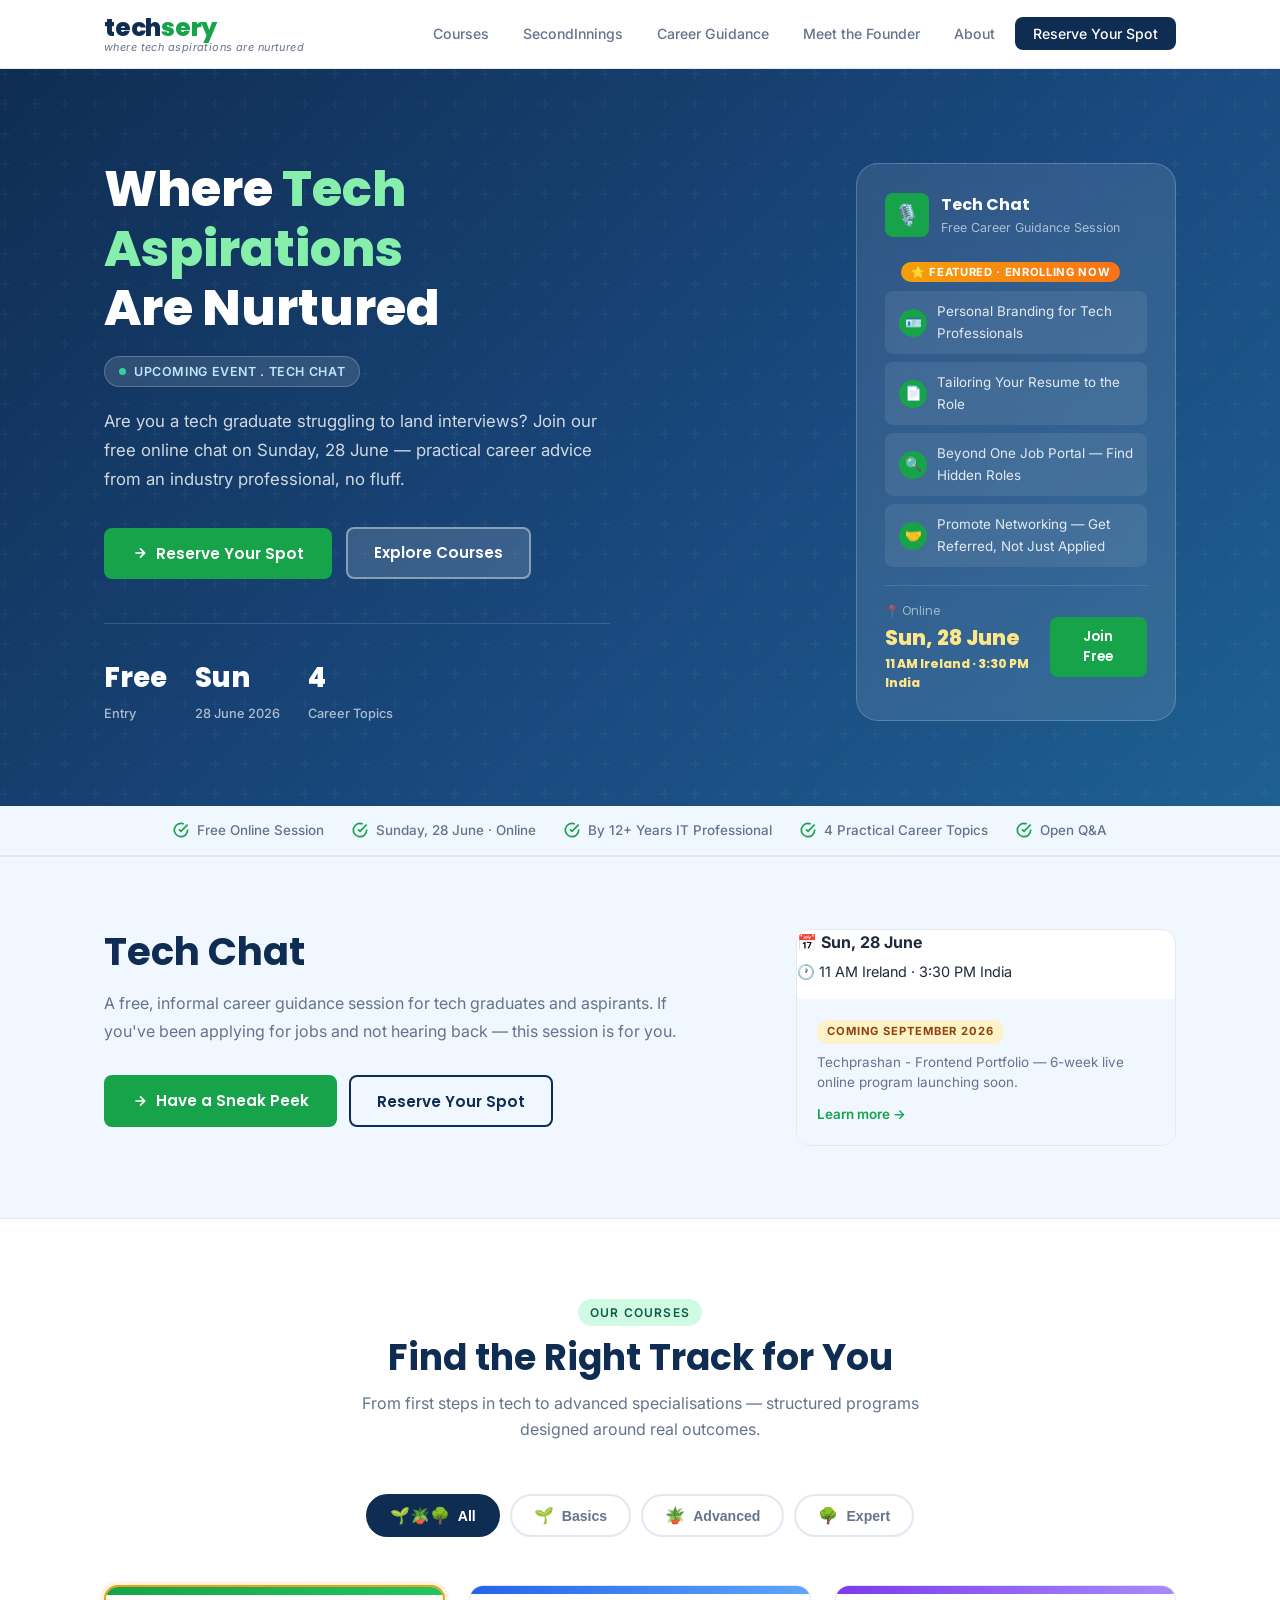
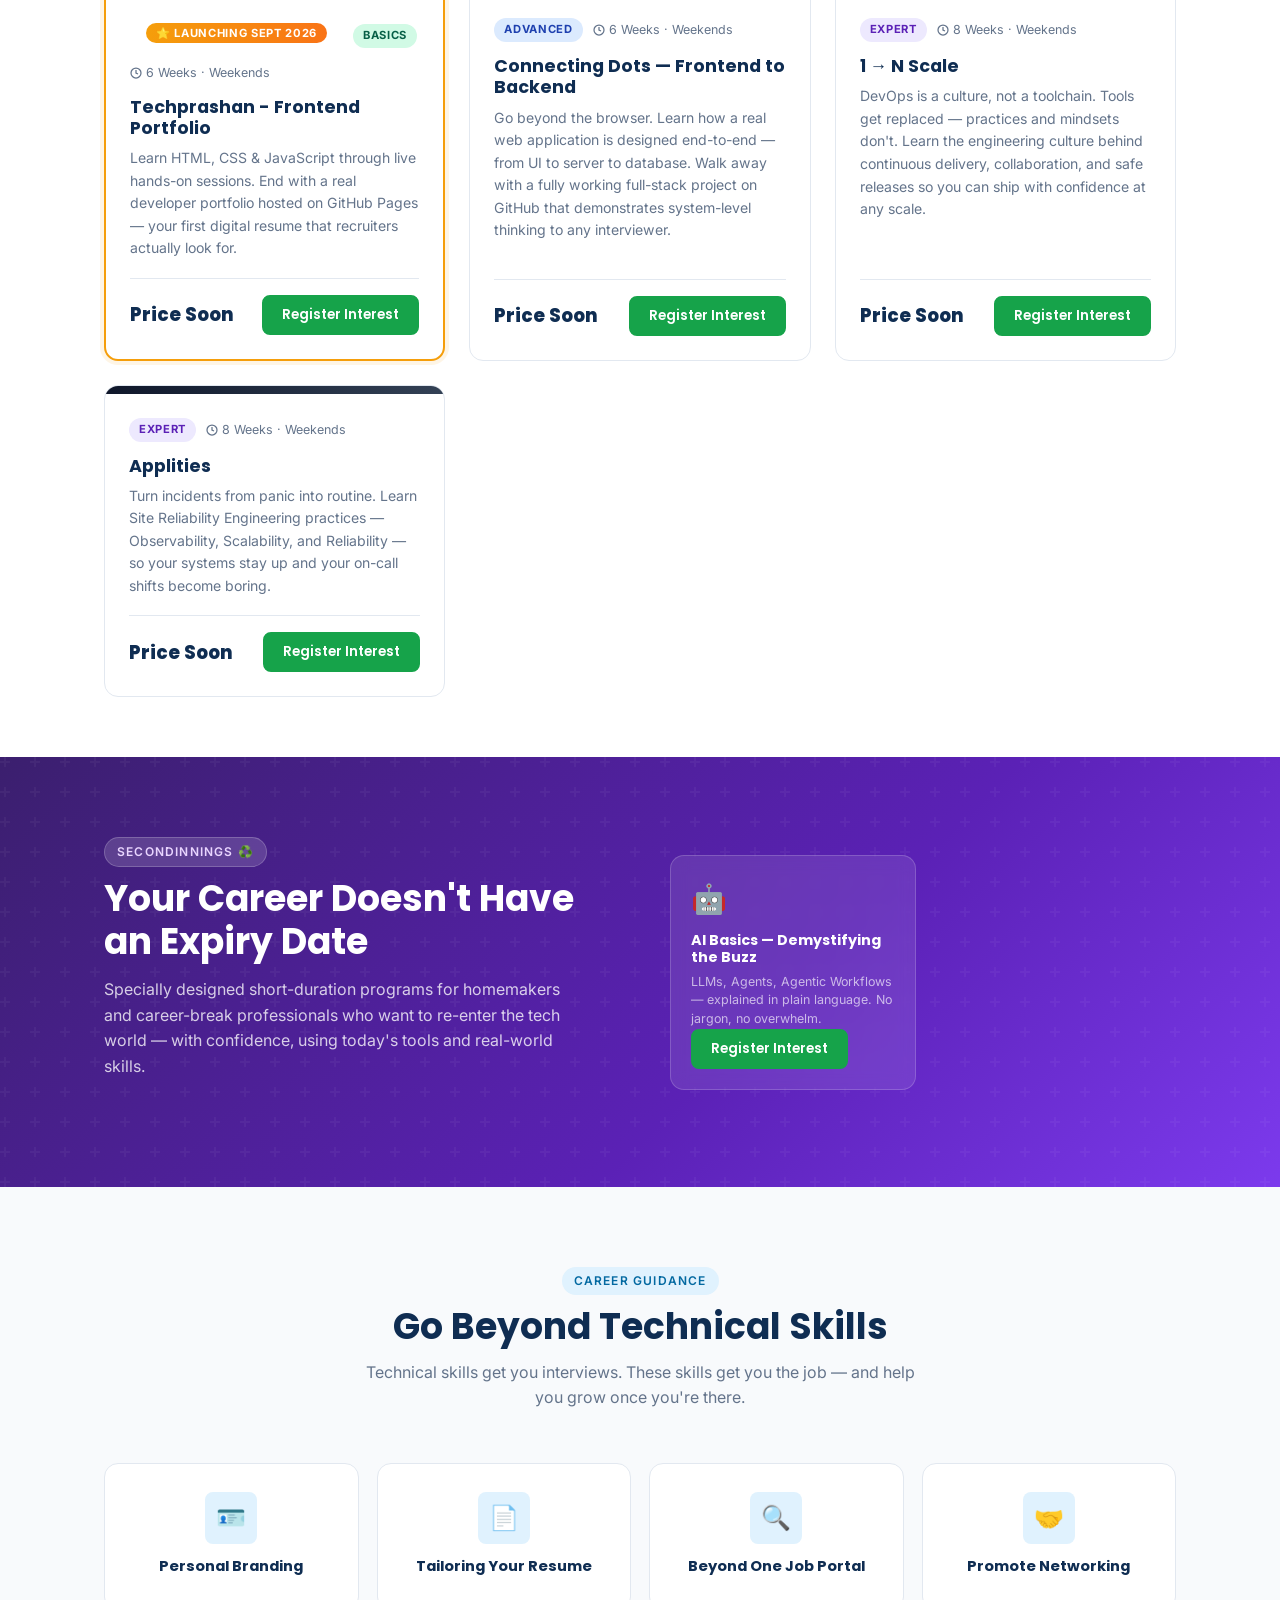
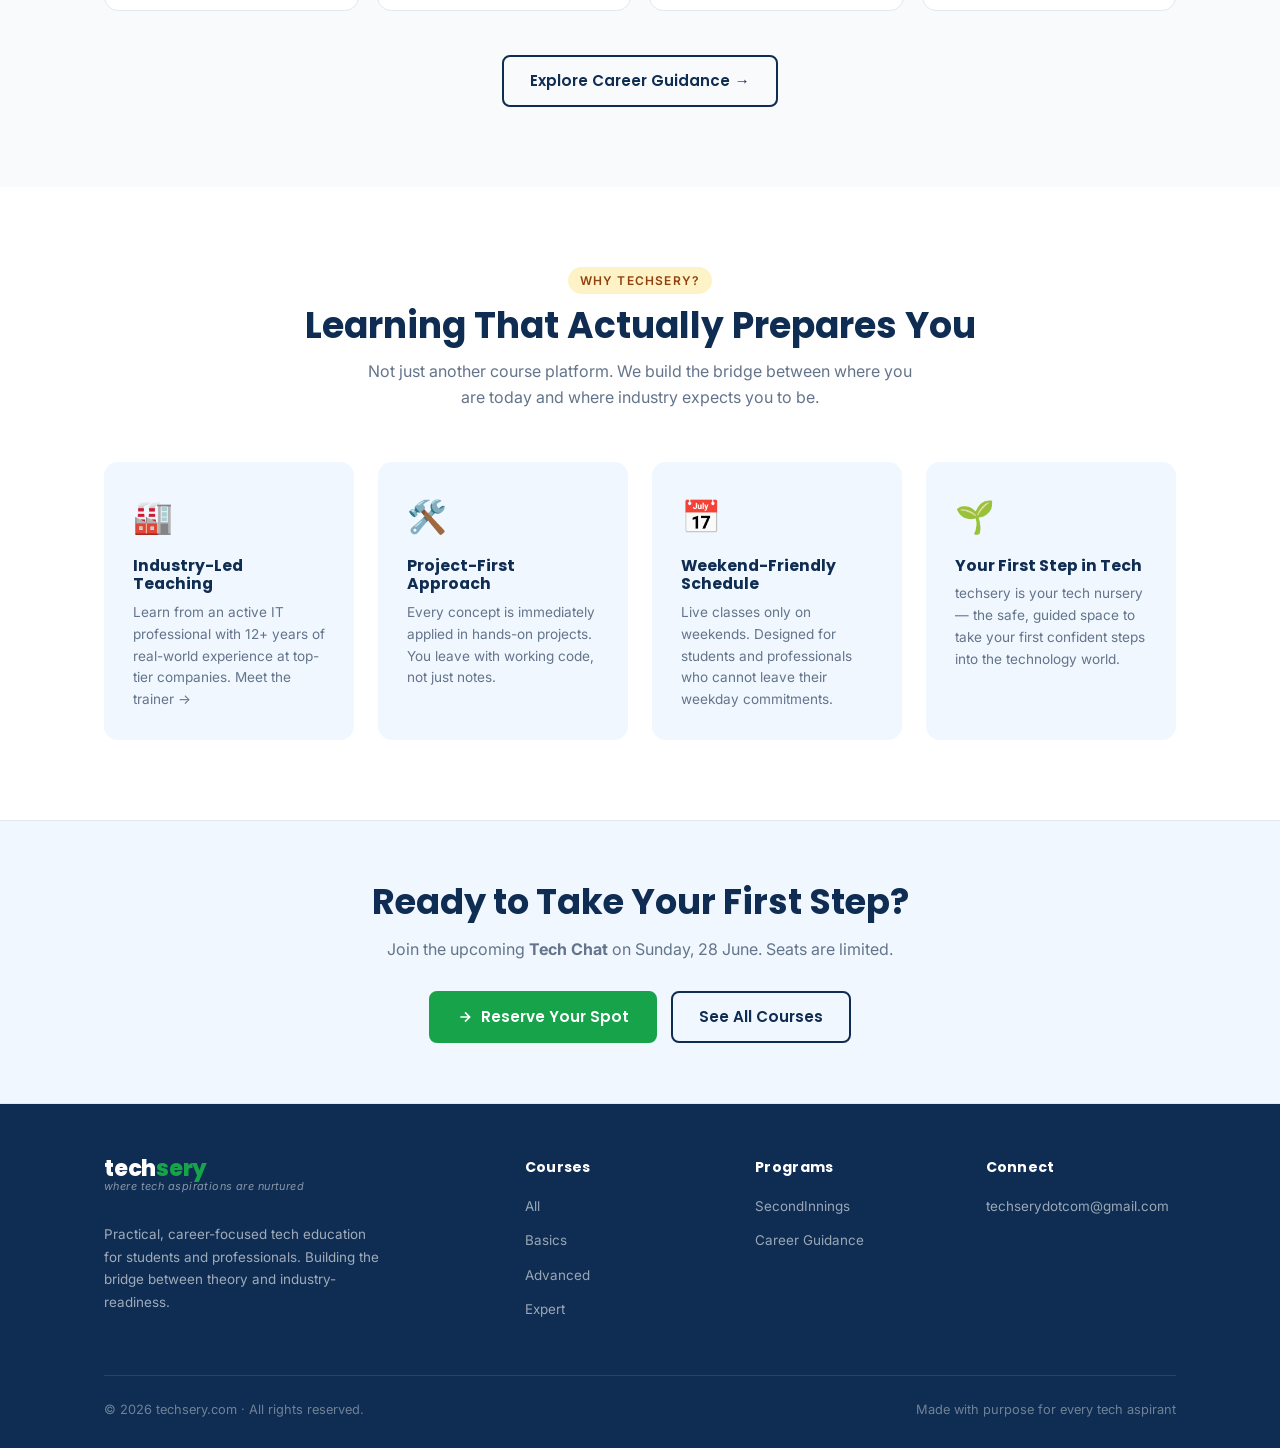
==== commit 988247e5: "replaced this sunday with sunday 28 june" ====
--- a/index.html
+++ b/index.html
@@ -37,7 +37,7 @@
         </span>
         <p class="hero-sub">
           Are you a tech graduate struggling to land interviews?
-          Join our free online chat this Sunday — practical career
+          Join our free online chat on Sunday, 28 June — practical career
           advice from an industry professional, no fluff.
         </p>
 
@@ -442,7 +442,7 @@
       <h2 id="cta-heading">Ready to Take Your First Step?</h2>
       <p>
         Join the upcoming <strong>Tech Chat</strong>
-        this Sunday. Seats are limited.
+        on Sunday, 28 June. Seats are limited.
       </p>
       <div class="cta-actions">
         <button class="btn btn-primary" onclick="document.getElementById('techChatModal').classList.add('open')">
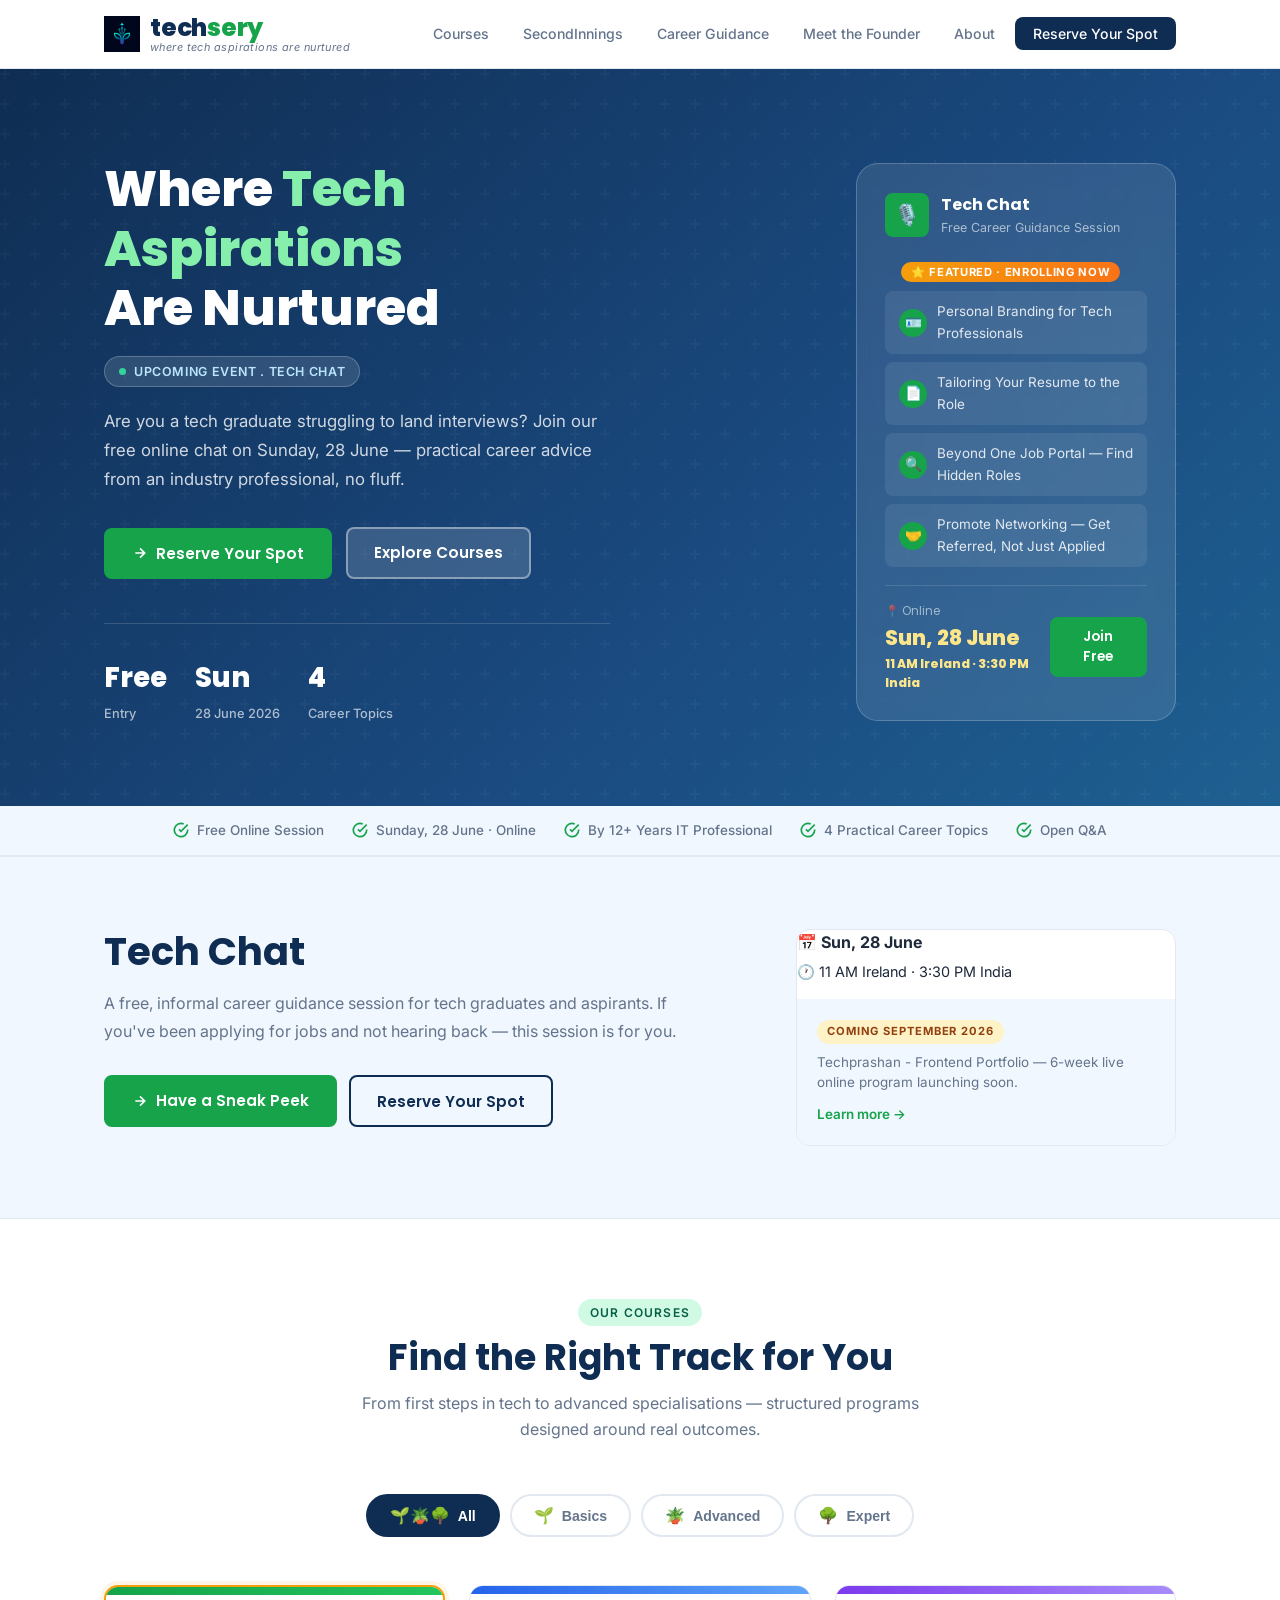
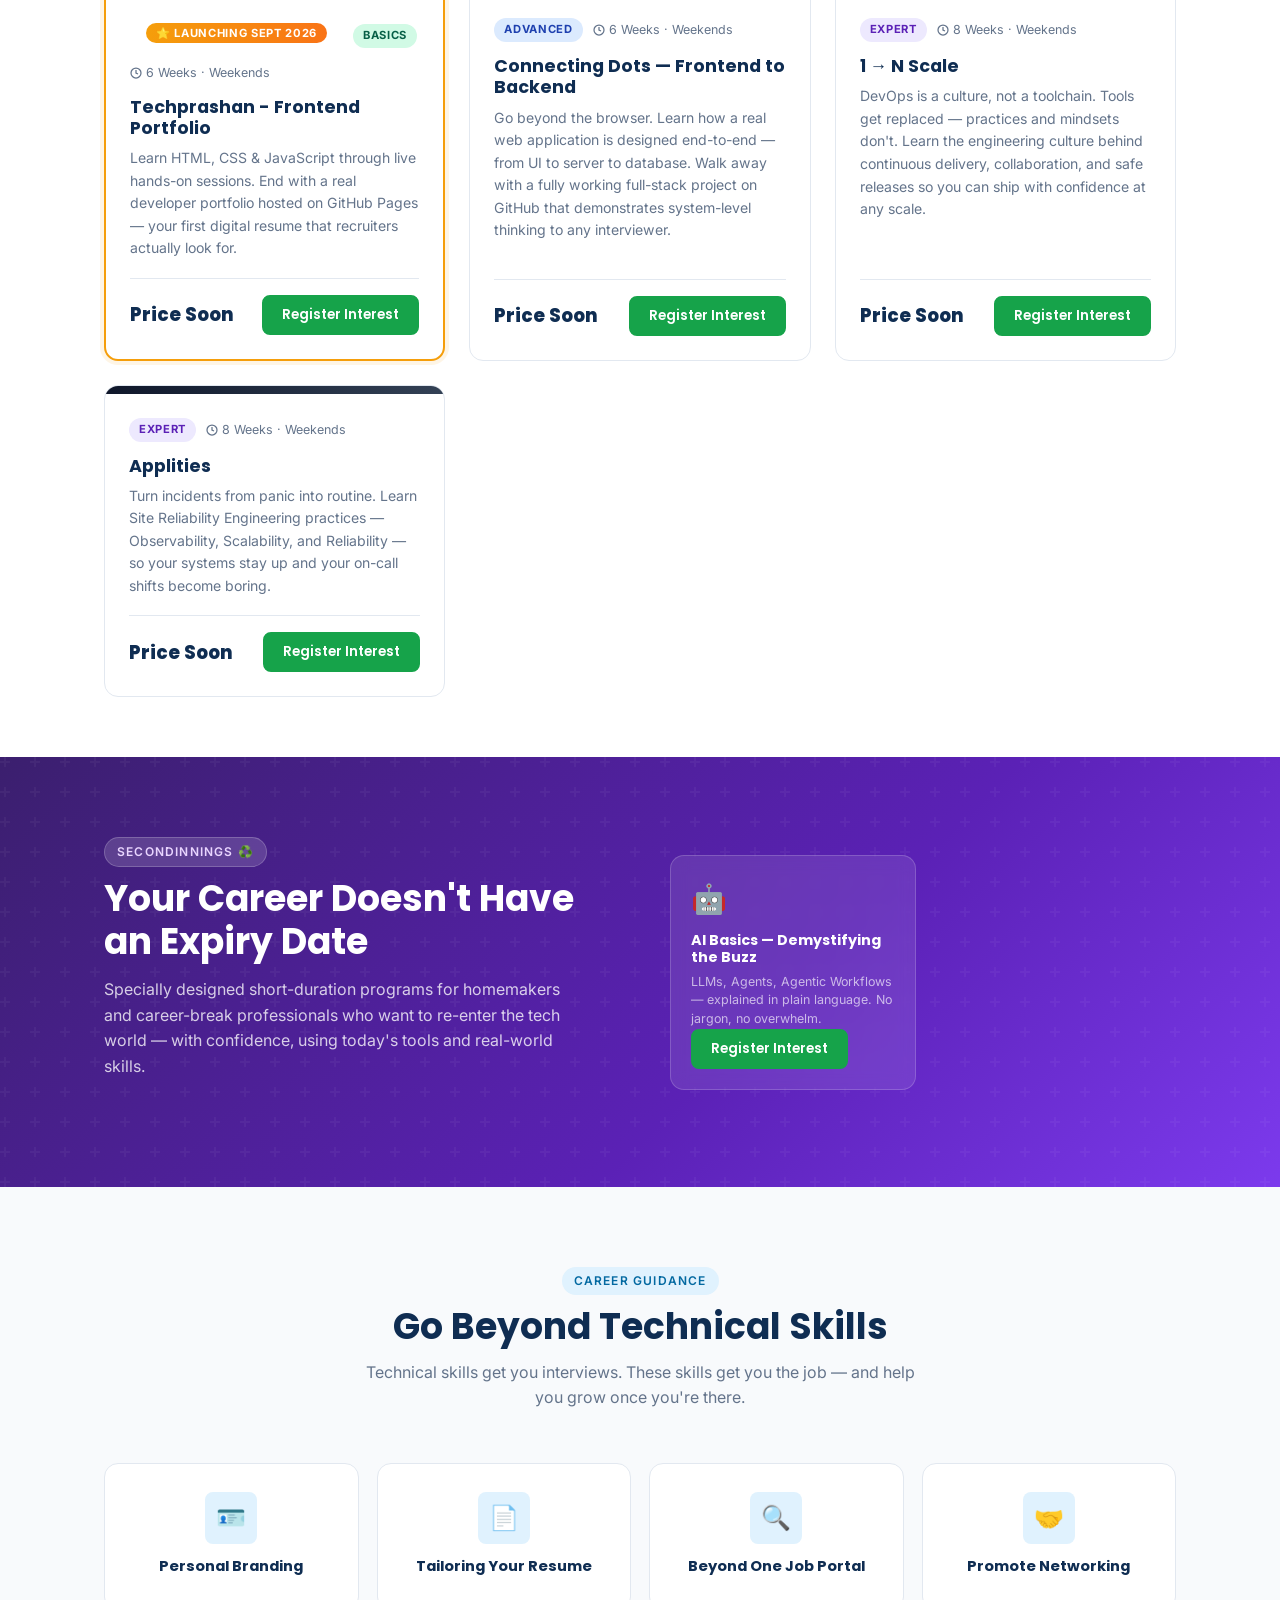
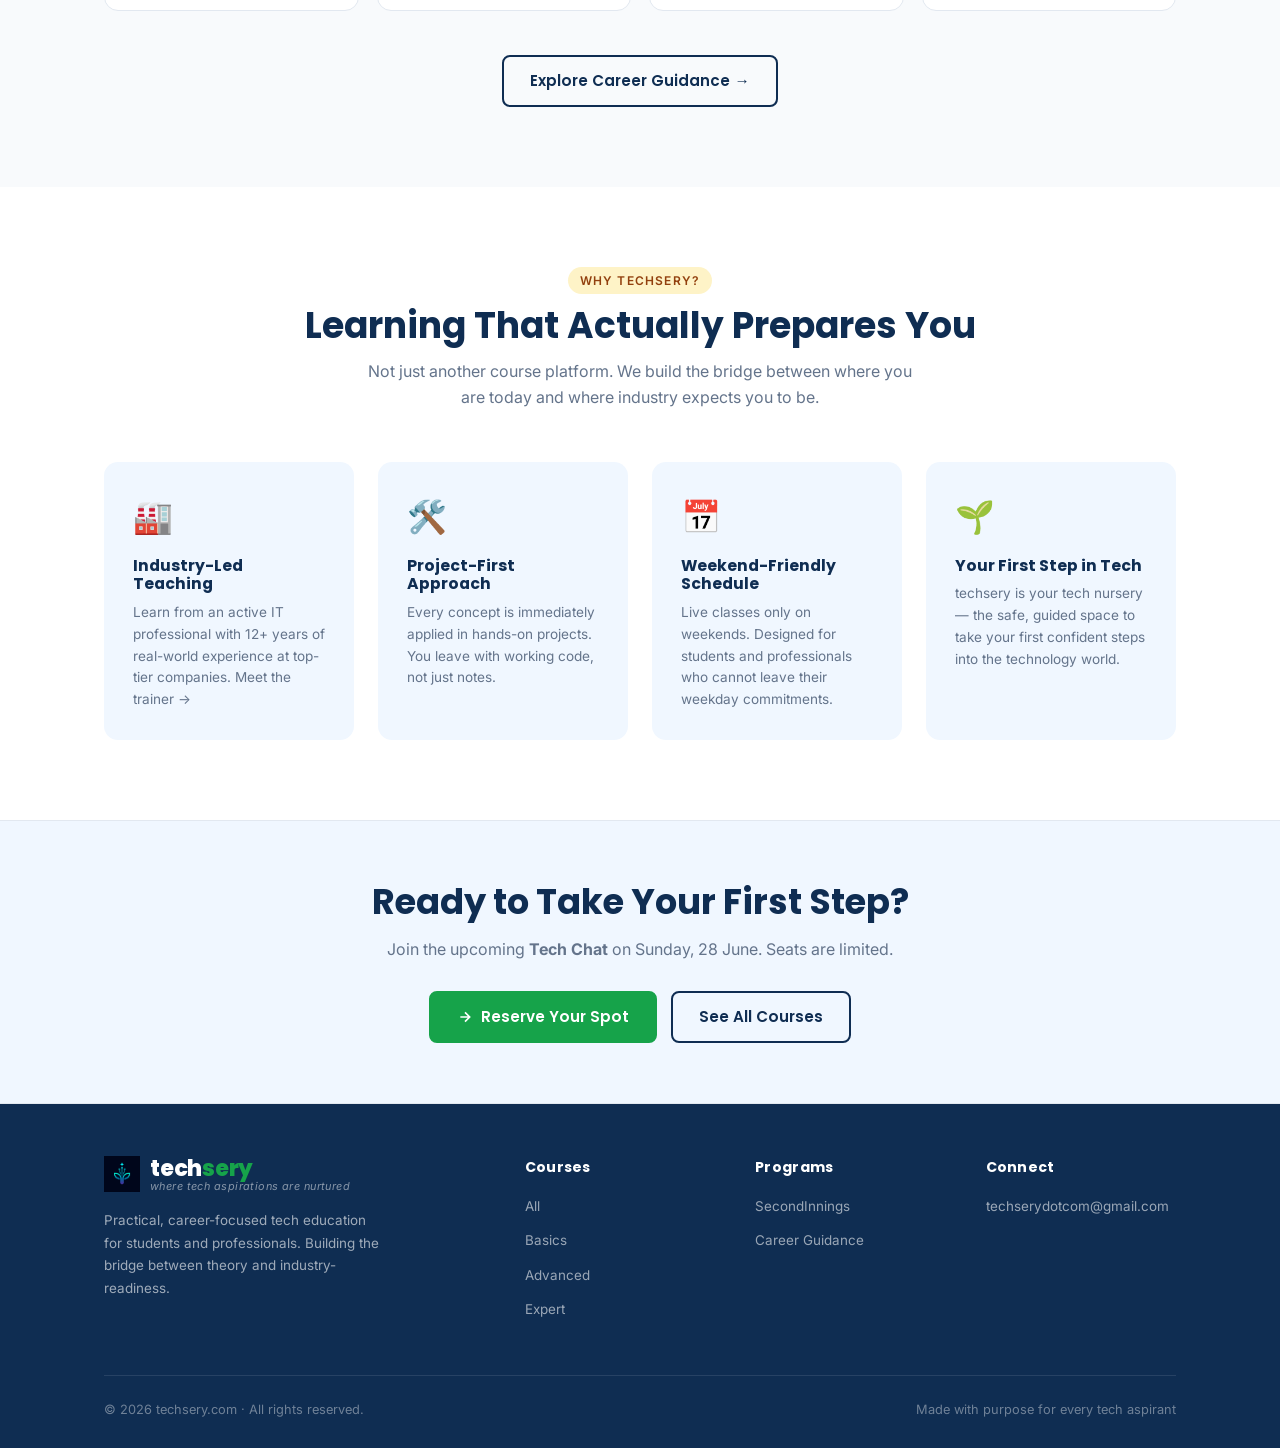
==== commit a3550342: "added icon" ====
--- a/index.html
+++ b/index.html
@@ -9,6 +9,7 @@
   <meta property="og:type" content="website" />
   <meta property="og:url" content="https://techsery.com" />
   <title>techsery — where tech aspirations are nurtured</title>
+  <link rel="icon" type="image/png" href="images/techsery-icon.png" />
   <link rel="preconnect" href="https://fonts.googleapis.com" />
   <link rel="preconnect" href="https://fonts.gstatic.com" crossorigin />
   <link href="https://fonts.googleapis.com/css2?family=Inter:wght@400;500;600&family=Poppins:wght@600;700;800&display=swap" rel="stylesheet" />
--- a/css/style.css
+++ b/css/style.css
@@ -165,6 +165,18 @@
 
 .brand {
   display: flex;
+  flex-direction: row;
+  align-items: center;
+  gap: 10px;
+}
+
+.brand-icon {
+  height: 36px;
+  width: auto;
+}
+
+.brand-text {
+  display: flex;
   flex-direction: column;
   line-height: 1.1;
 }
@@ -940,6 +952,9 @@
 
 .footer-brand .brand-tagline {
   color: rgba(255,255,255,.5);
+}
+
+.footer-brand .brand {
   margin-bottom: 16px;
 }
 
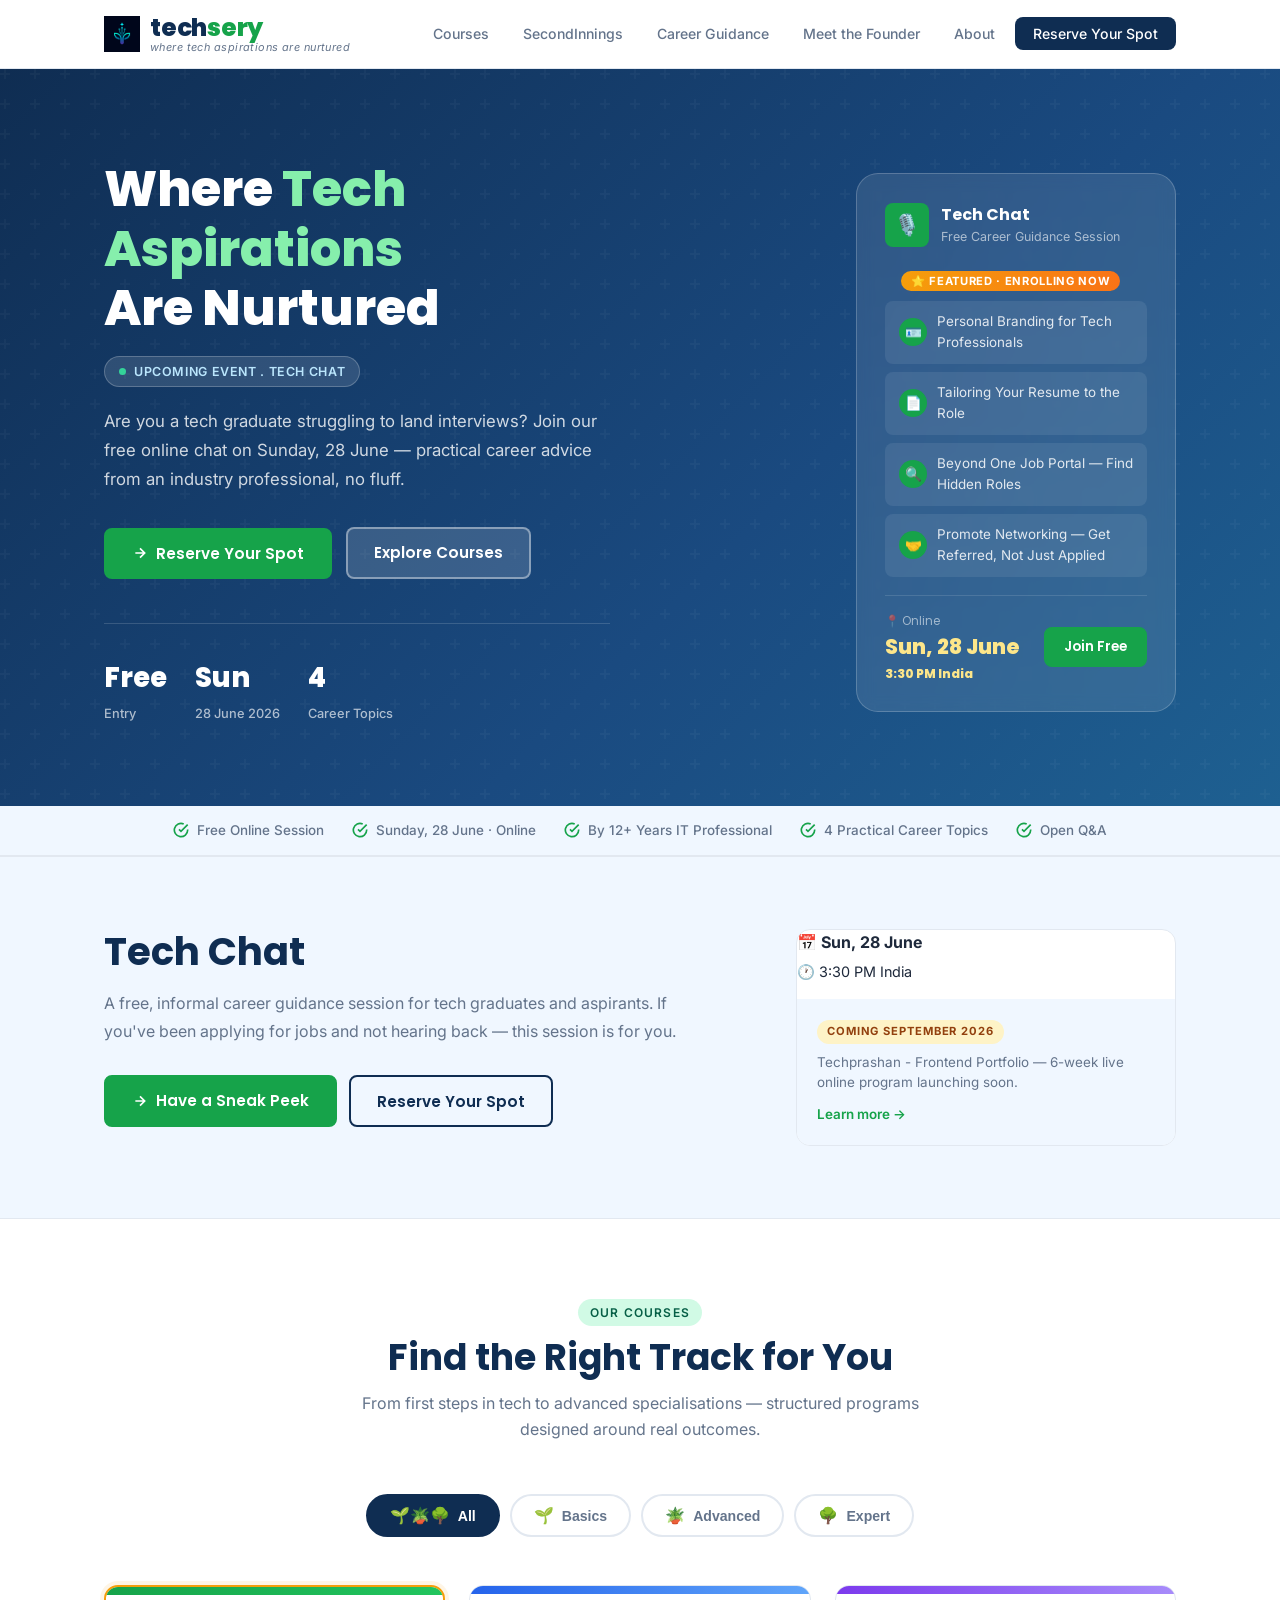
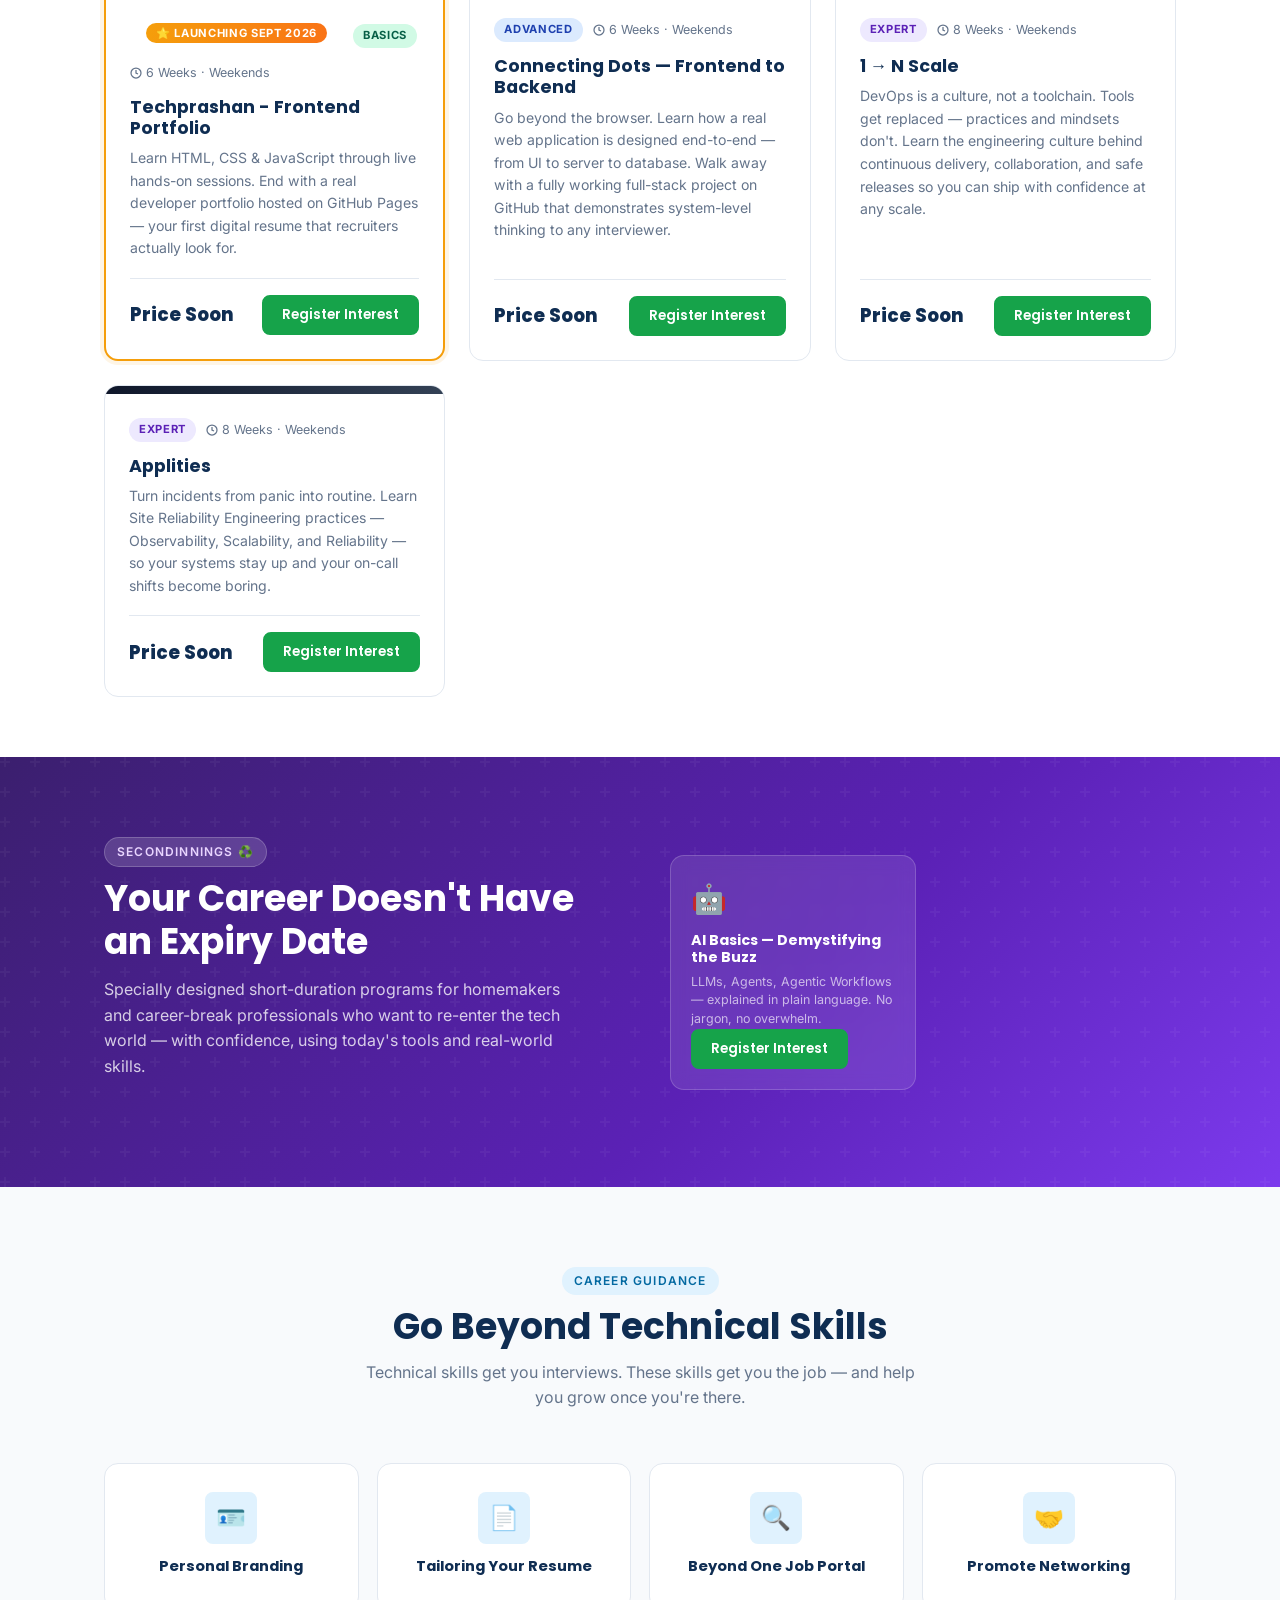
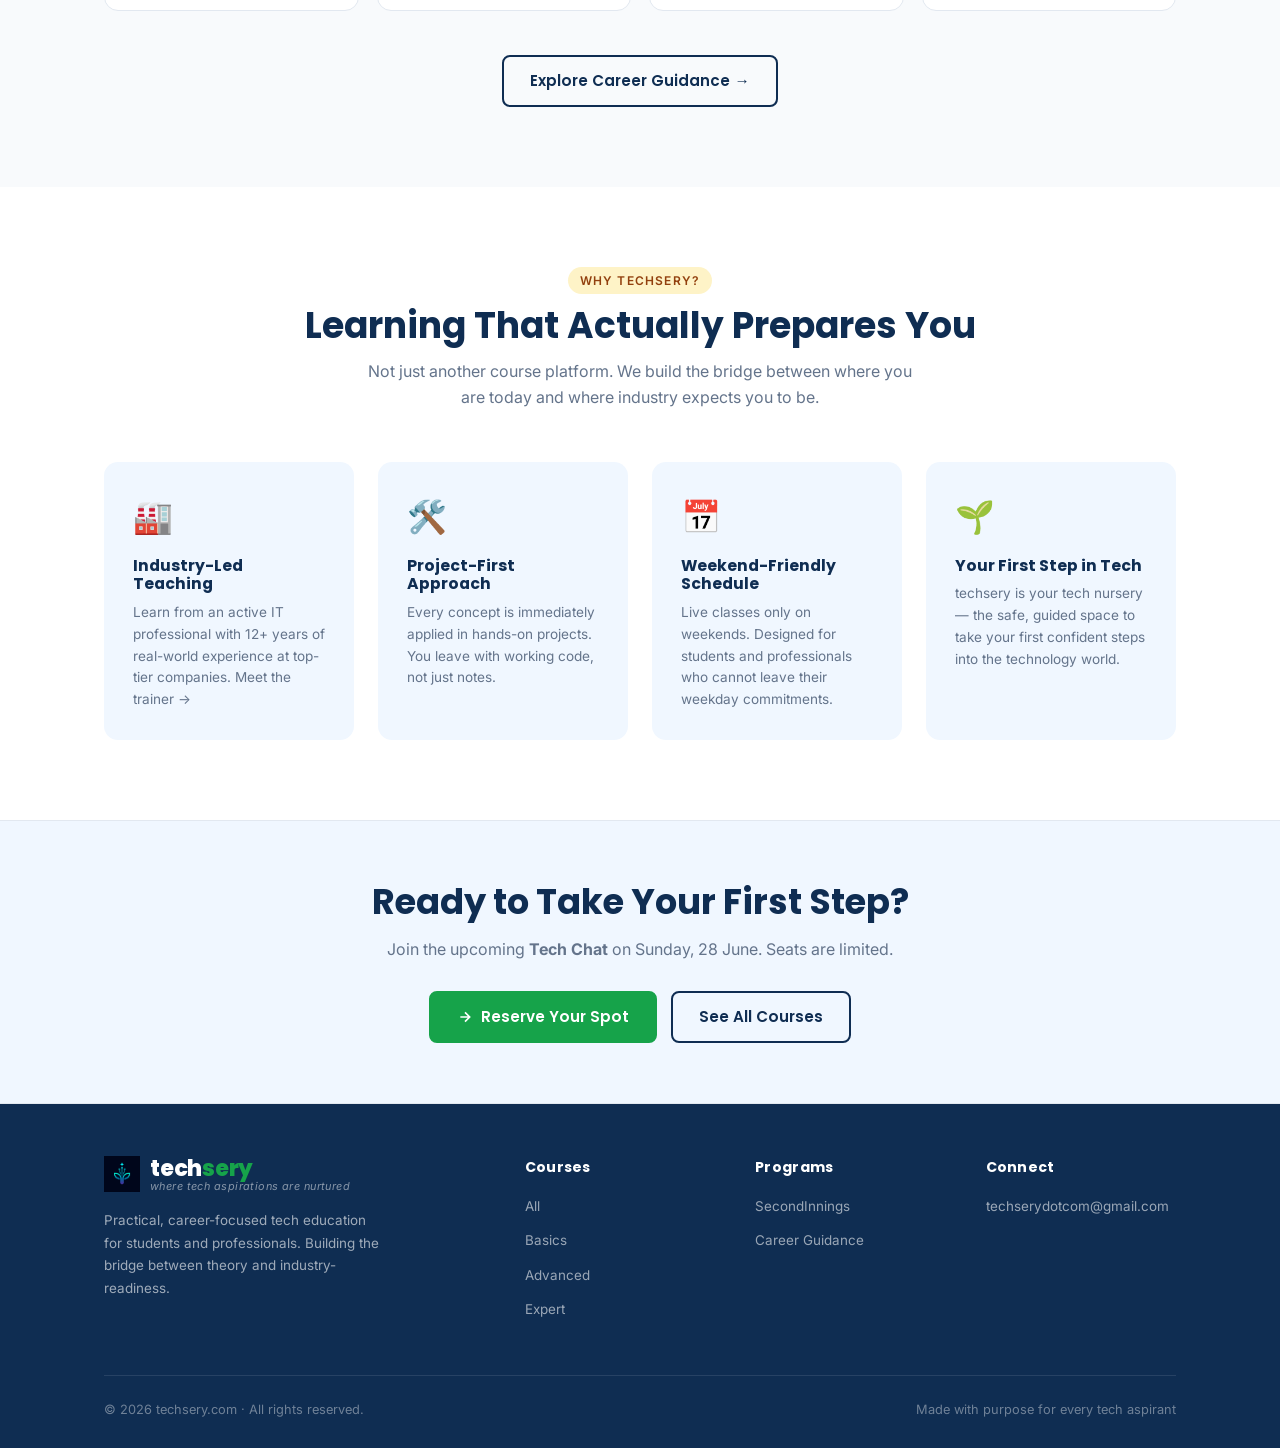
==== commit c9da8797: "removed ireland time" ====
--- a/index.html
+++ b/index.html
@@ -100,7 +100,7 @@
             <div class="hero-card-price">
               <span class="label">📍 Online</span>
               <span class="amount">Sun, 28 June</span>
-              <span class="amount" style="display:block;font-size:0.75rem;">11 AM Ireland · 3:30 PM India</span>
+              <span class="amount" style="display:block;font-size:0.75rem;">3:30 PM India</span>
             </div>
             <button class="btn btn-primary btn-sm" onclick="document.getElementById('techChatModal').classList.add('open')">Join Free</button>
           </div>
@@ -167,7 +167,7 @@
           <div class="ls-detail-card">
             <div class="ls-event-meta" style="margin-bottom:1rem;">
               <p style="margin:0 0 0.25rem;"><strong>📅 Sun, 28 June</strong></p>
-              <p style="margin:0;font-size:0.9rem;">🕐 11 AM Ireland · 3:30 PM India</p>
+              <p style="margin:0;font-size:0.9rem;">🕐 3:30 PM India</p>
             </div>
             <div class="ls-bootcamp-teaser">
               <span class="ls-teaser-label">Coming September 2026</span>
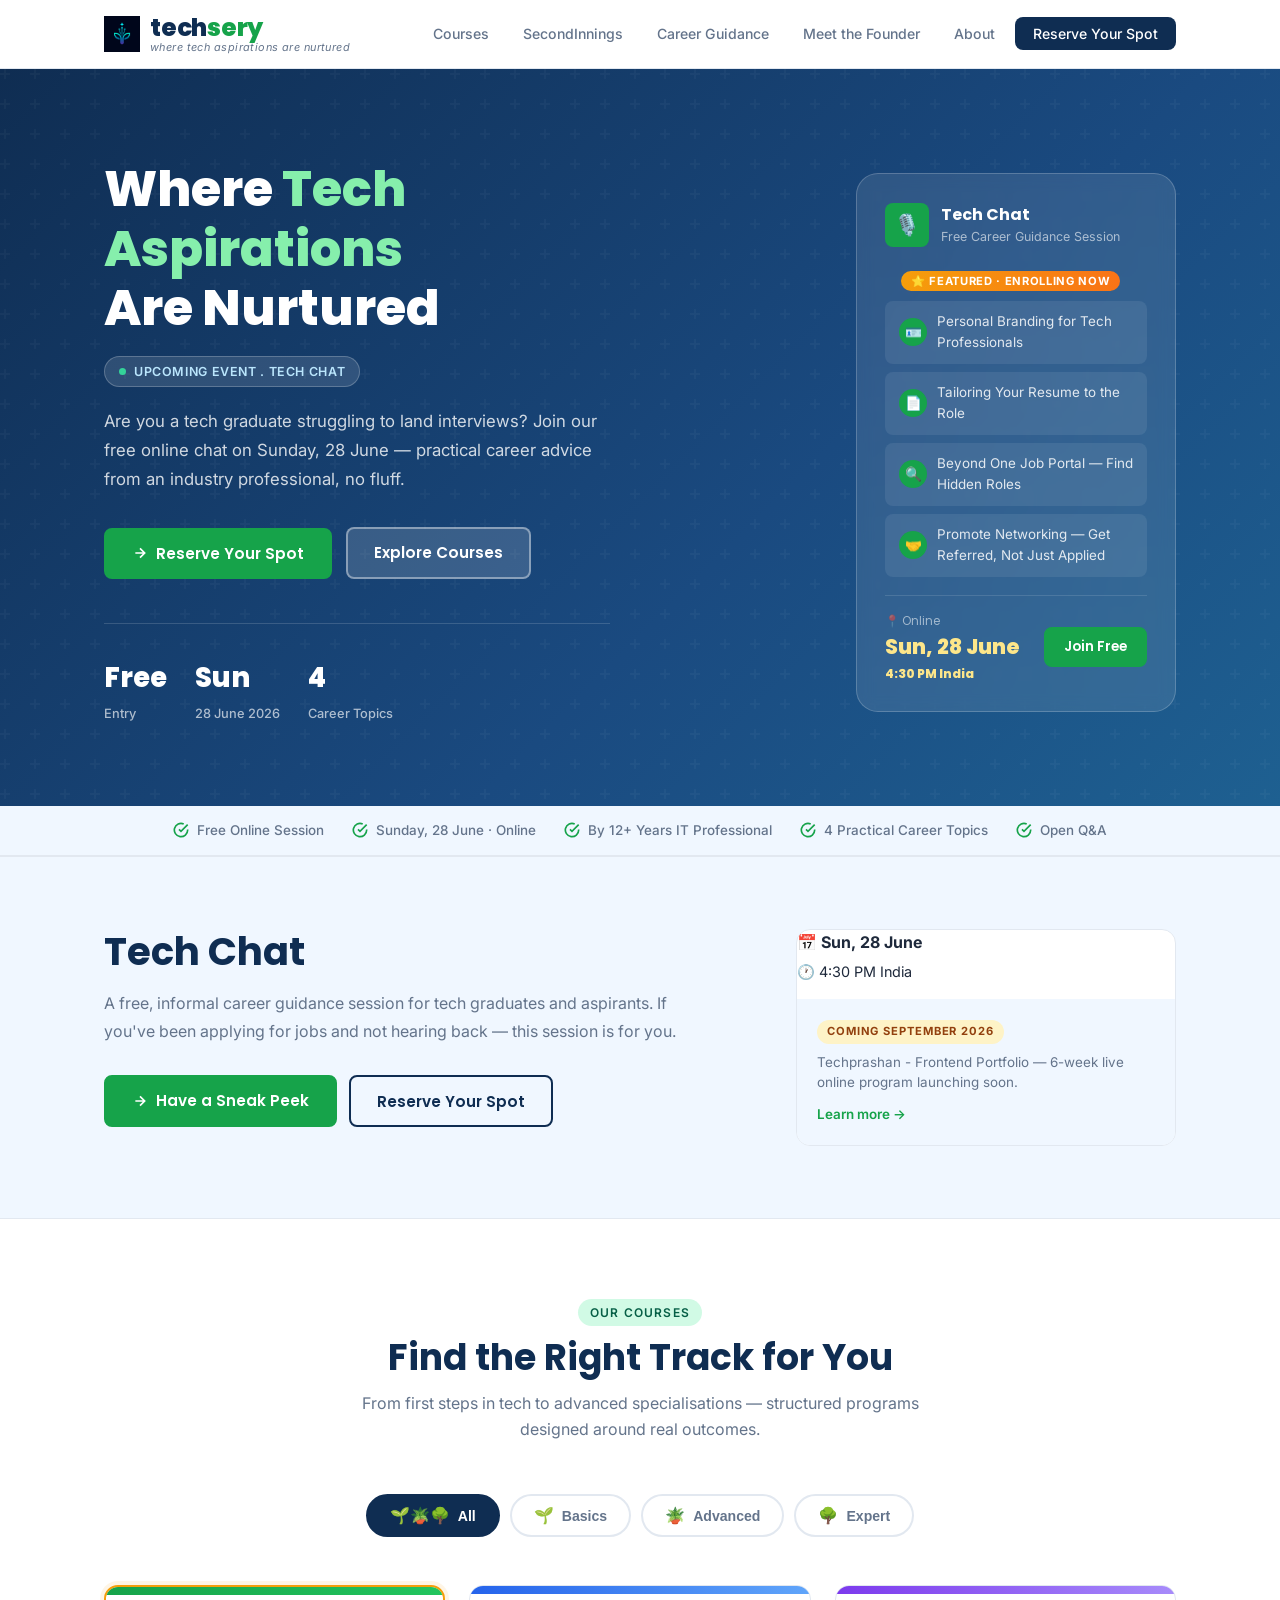
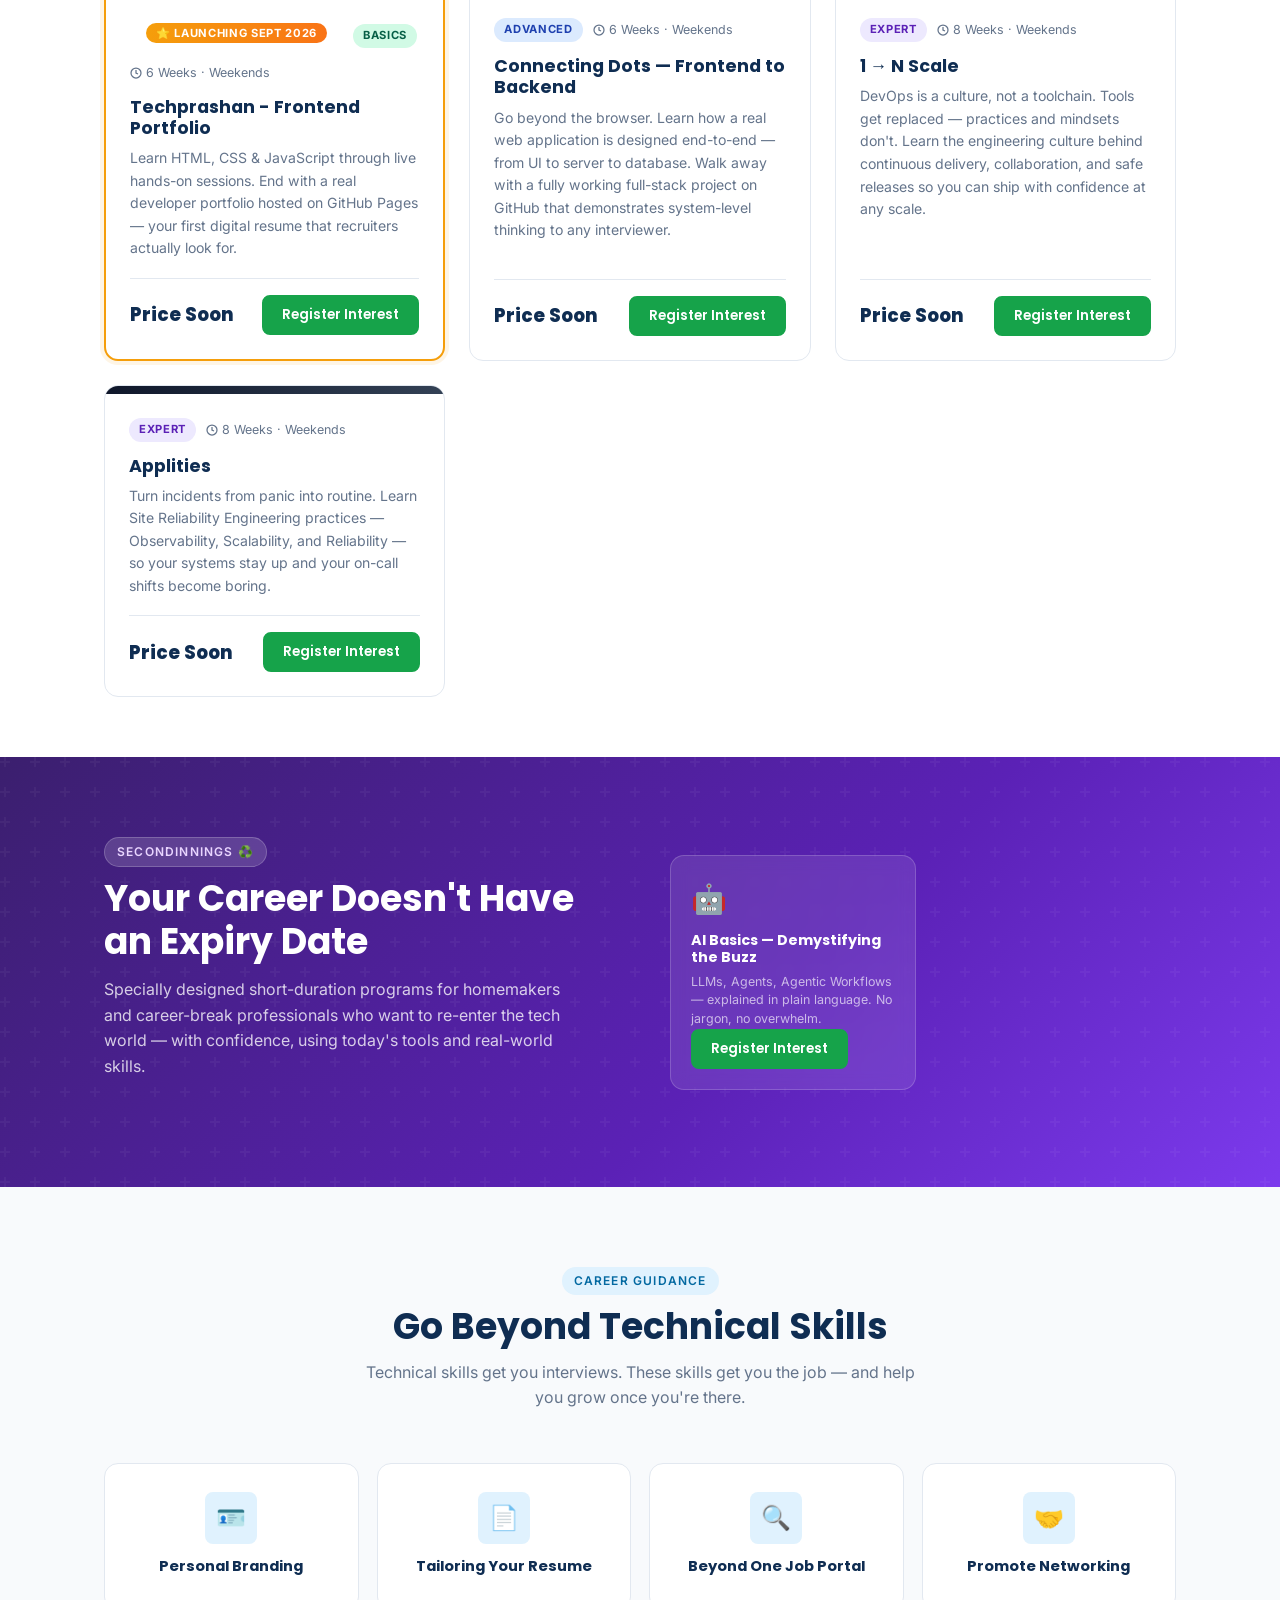
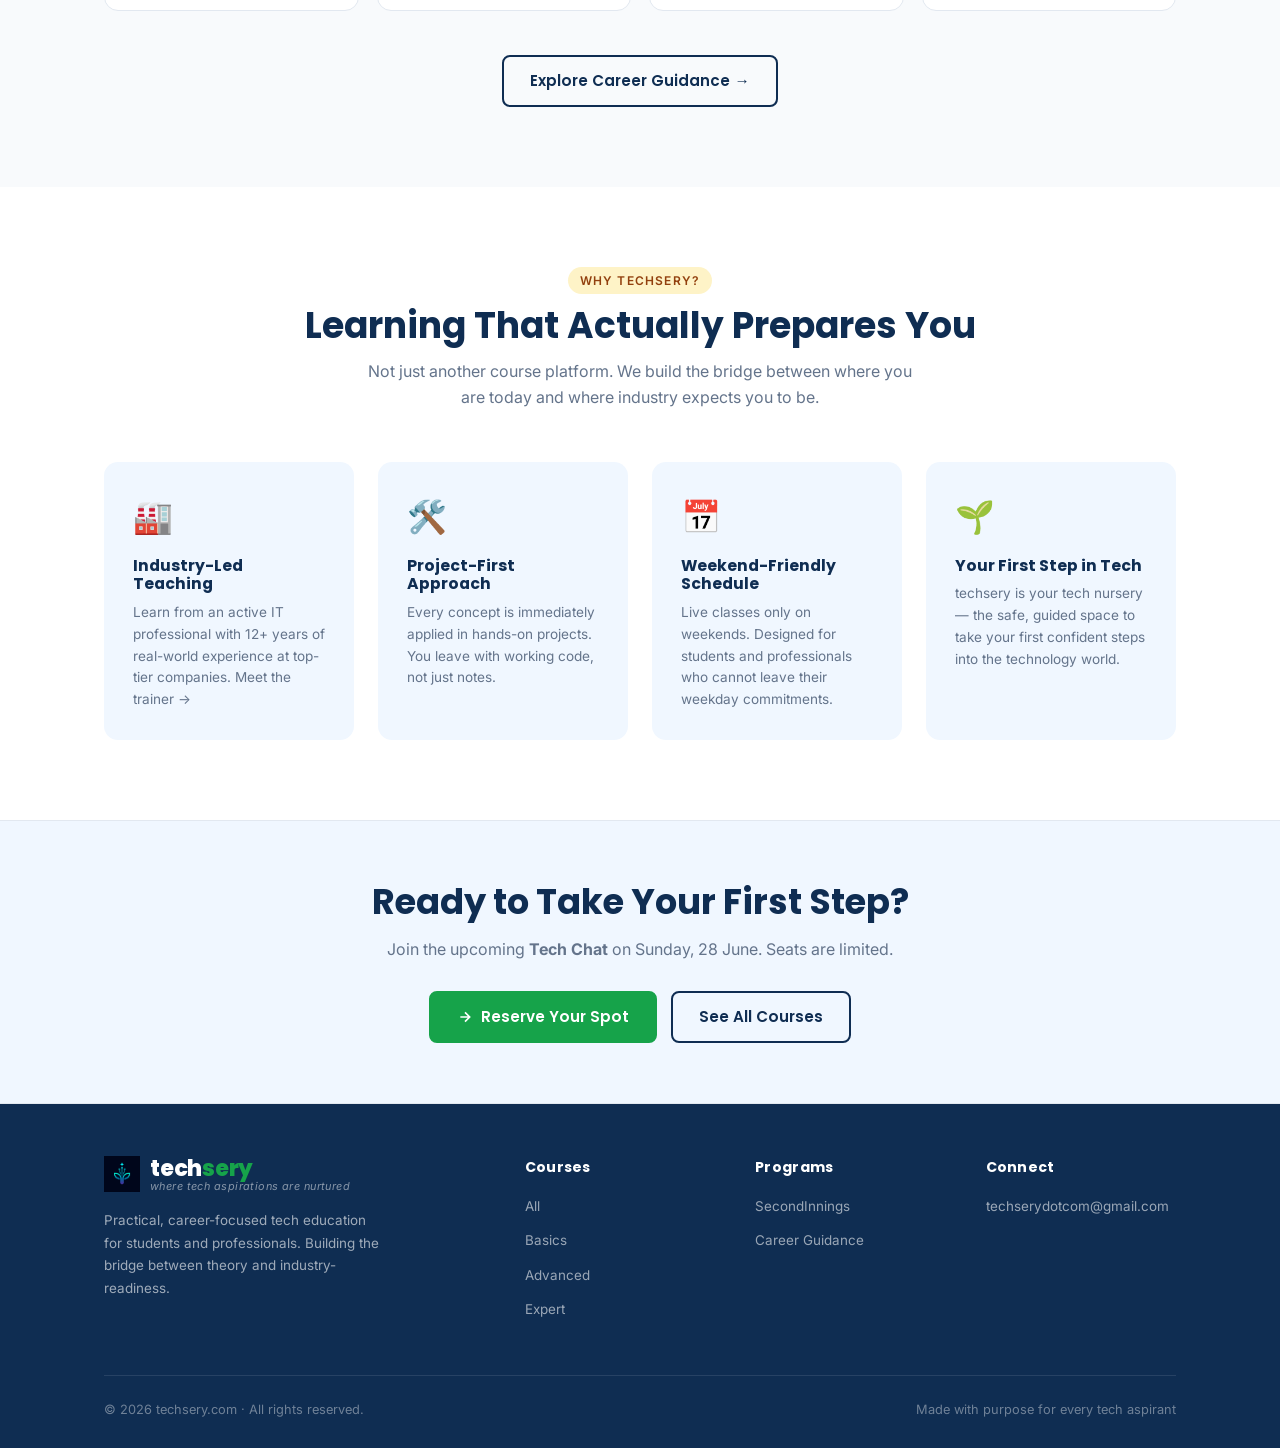
==== commit cc3b1ebc: "change time to 4:30 PM India" ====
--- a/index.html
+++ b/index.html
@@ -100,7 +100,7 @@
             <div class="hero-card-price">
               <span class="label">📍 Online</span>
               <span class="amount">Sun, 28 June</span>
-              <span class="amount" style="display:block;font-size:0.75rem;">3:30 PM India</span>
+              <span class="amount" style="display:block;font-size:0.75rem;">4:30 PM India</span>
             </div>
             <button class="btn btn-primary btn-sm" onclick="document.getElementById('techChatModal').classList.add('open')">Join Free</button>
           </div>
@@ -167,7 +167,7 @@
           <div class="ls-detail-card">
             <div class="ls-event-meta" style="margin-bottom:1rem;">
               <p style="margin:0 0 0.25rem;"><strong>📅 Sun, 28 June</strong></p>
-              <p style="margin:0;font-size:0.9rem;">🕐 3:30 PM India</p>
+              <p style="margin:0;font-size:0.9rem;">🕐 4:30 PM India</p>
             </div>
             <div class="ls-bootcamp-teaser">
               <span class="ls-teaser-label">Coming September 2026</span>
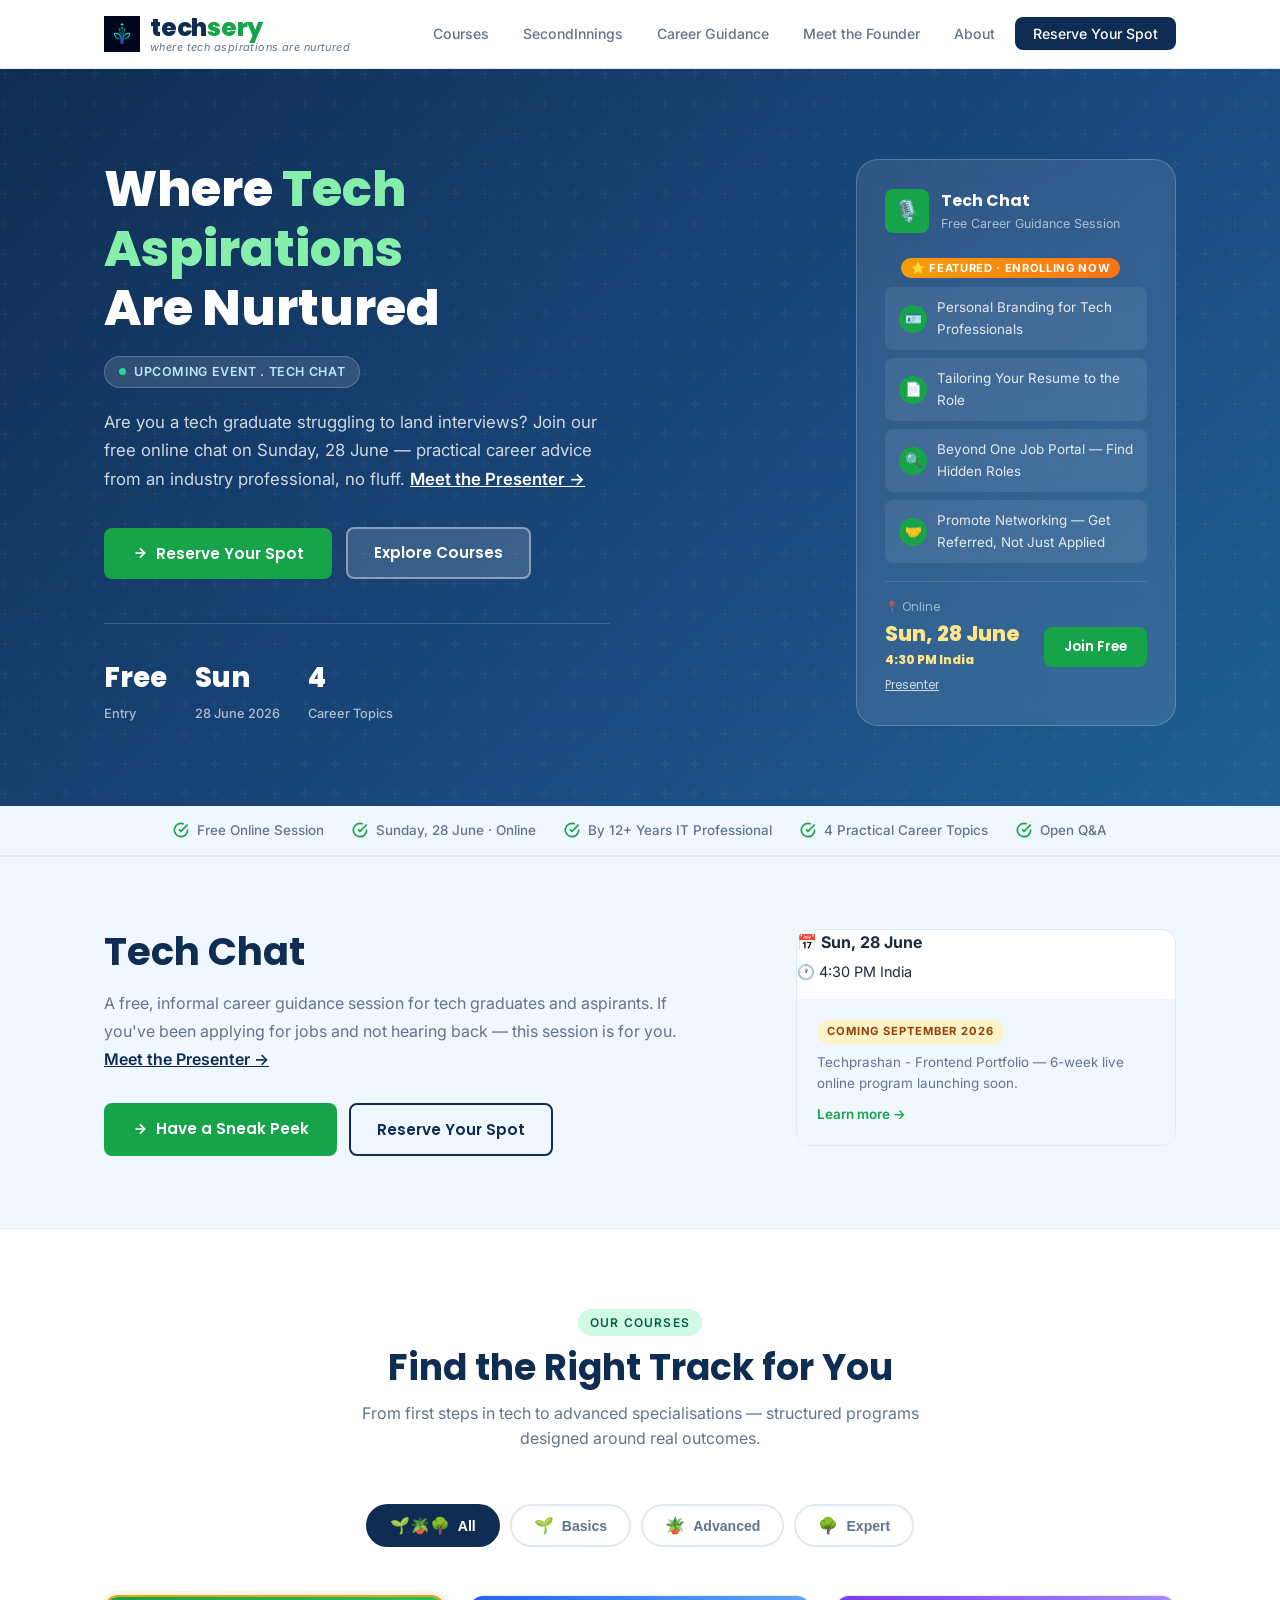
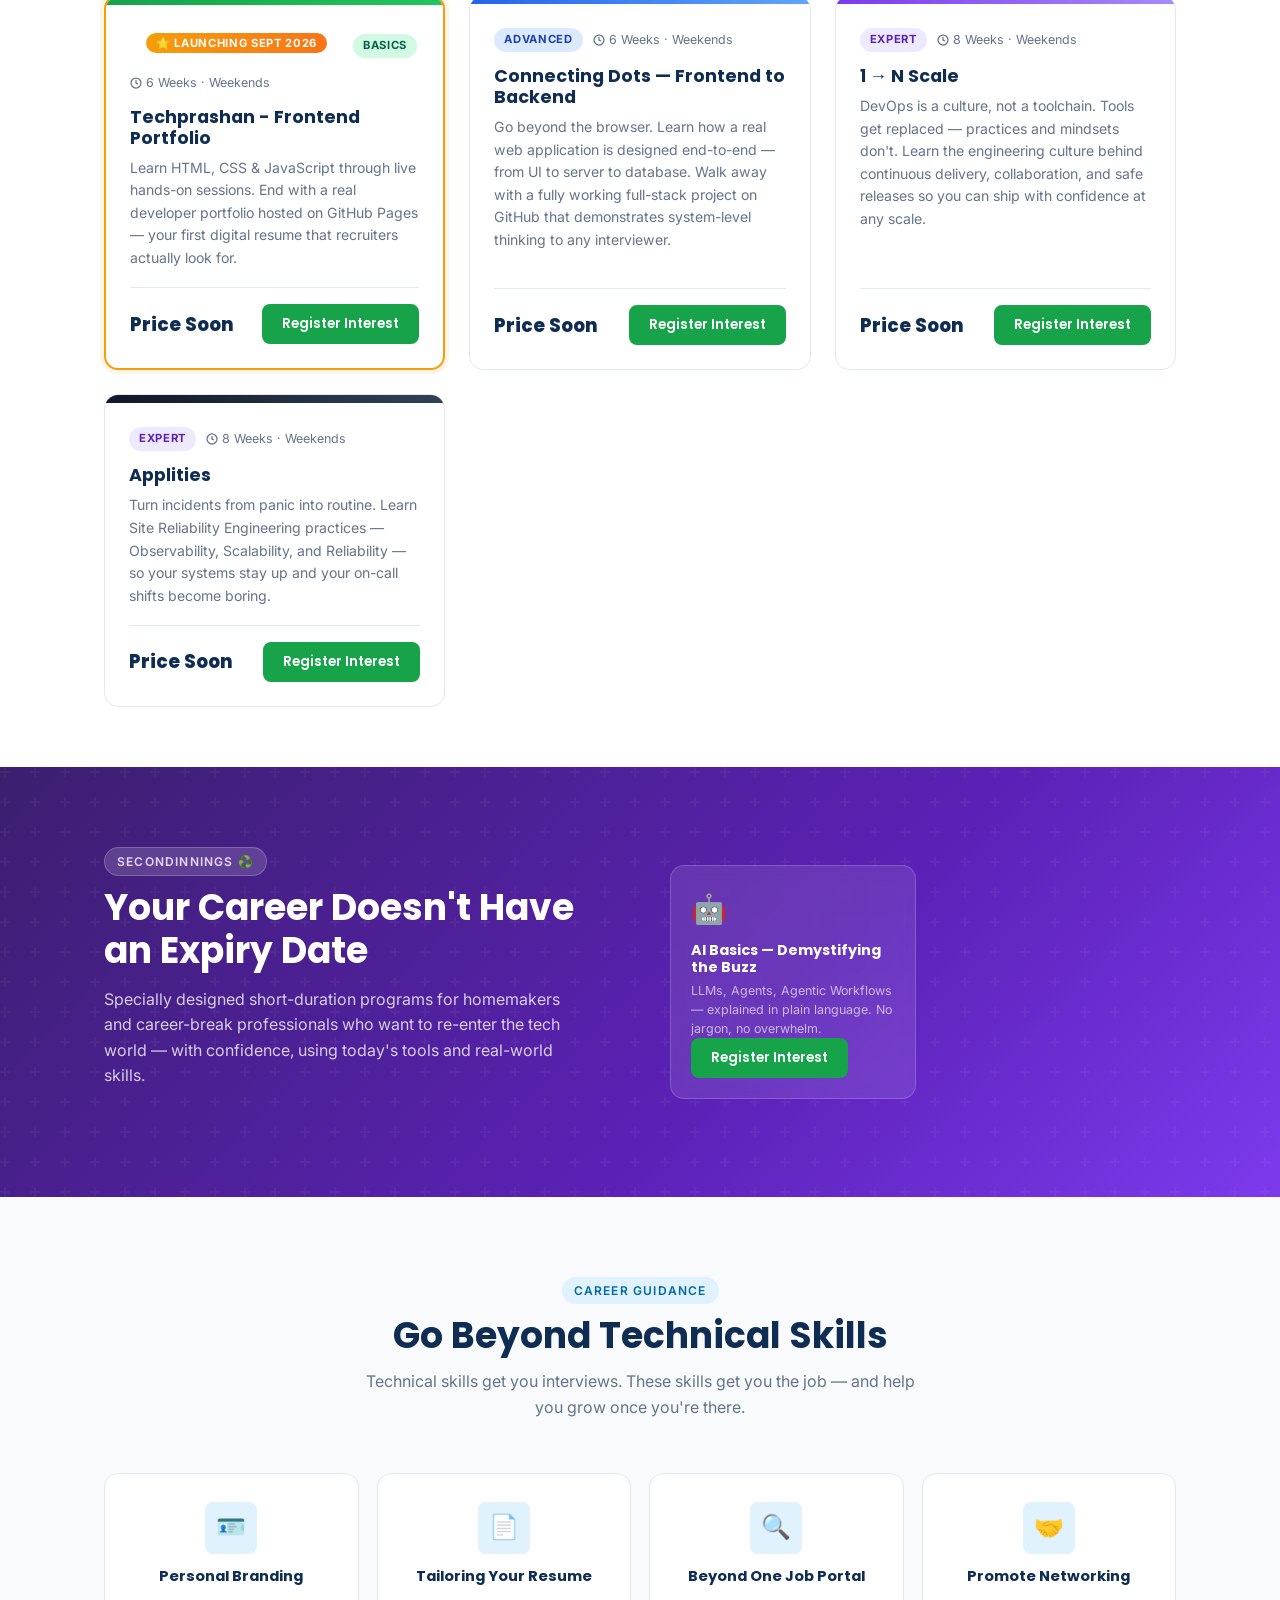
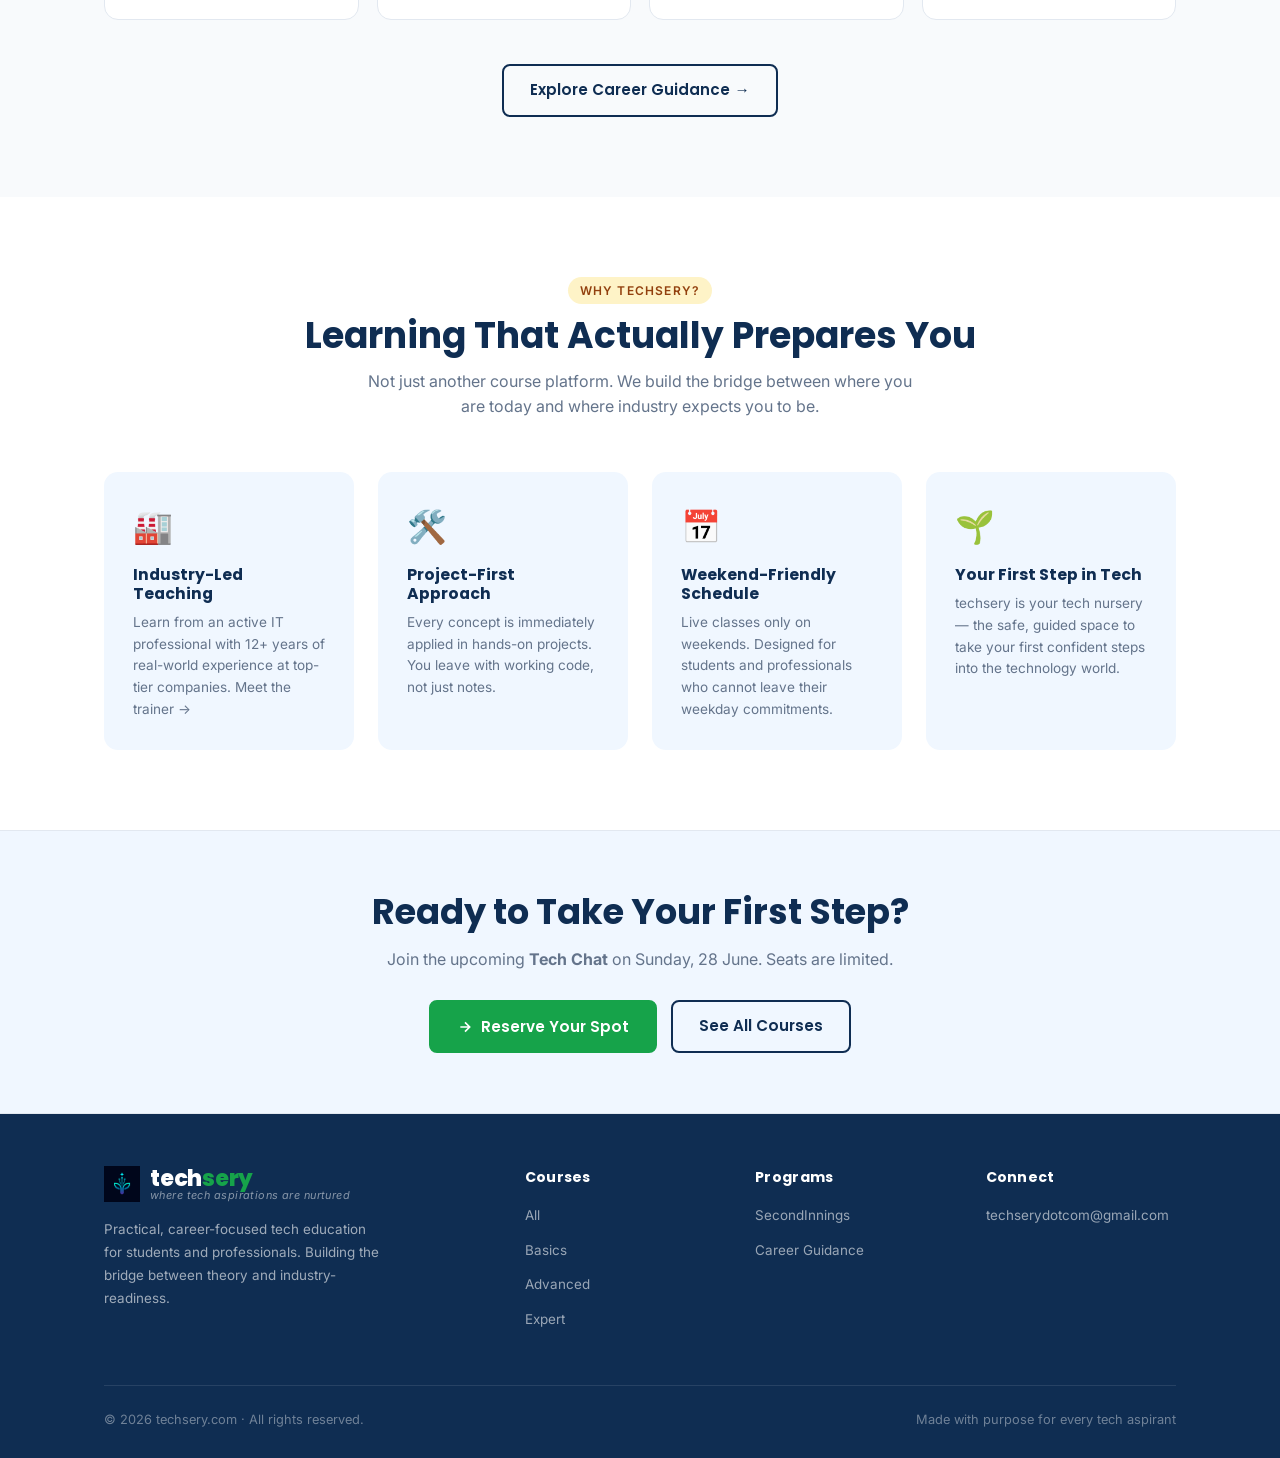
==== commit a8297ef3: "added presenter link" ====
--- a/index.html
+++ b/index.html
@@ -40,6 +40,7 @@
           Are you a tech graduate struggling to land interviews?
           Join our free online chat on Sunday, 28 June — practical career
           advice from an industry professional, no fluff.
+          <a href="founder.html">Meet the Presenter →</a>
         </p>
 
         <div class="hero-actions">
@@ -101,6 +102,7 @@
               <span class="label">📍 Online</span>
               <span class="amount">Sun, 28 June</span>
               <span class="amount" style="display:block;font-size:0.75rem;">4:30 PM India</span>
+              <a href="founder.html" class="hero-card-presenter-link">Presenter</a>
             </div>
             <button class="btn btn-primary btn-sm" onclick="document.getElementById('techChatModal').classList.add('open')">Join Free</button>
           </div>
@@ -149,7 +151,7 @@
           <p class="ls-lead">
             A free, informal career guidance session for tech graduates and
             aspirants. If you've been applying for jobs and not
-            hearing back — this session is for you.
+            hearing back — this session is for you. <a href="founder.html">Meet the Presenter →</a>
           </p>
 
           <div class="ls-actions">
--- a/css/style.css
+++ b/css/style.css
@@ -347,6 +347,16 @@
   line-height: 1.7;
 }
 
+.hero-sub a {
+  color: #fff;
+  text-decoration: underline;
+  font-weight: 600;
+}
+
+.hero-sub a:hover {
+  opacity: .8;
+}
+
 .hero-actions {
   display: flex;
   flex-wrap: wrap;
@@ -470,6 +480,16 @@
   font-size: 1.3rem;
   font-weight: 800;
   color: #fde68a;
+}
+.hero-card-presenter-link {
+  display: inline-block;
+  margin-top: 6px;
+  font-size: 0.75rem;
+  color: rgba(255,255,255,.75);
+  text-decoration: underline;
+}
+.hero-card-presenter-link:hover {
+  color: #fff;
 }
 
 /* ---------- Trust Bar ---------- */
@@ -1053,6 +1073,16 @@
   line-height: 1.75;
   margin-bottom: 30px;
   max-width: 580px;
+}
+
+.ls-lead a {
+  color: var(--primary);
+  text-decoration: underline;
+  font-weight: 600;
+}
+
+.ls-lead a:hover {
+  opacity: .8;
 }
 
 /* Agenda list */
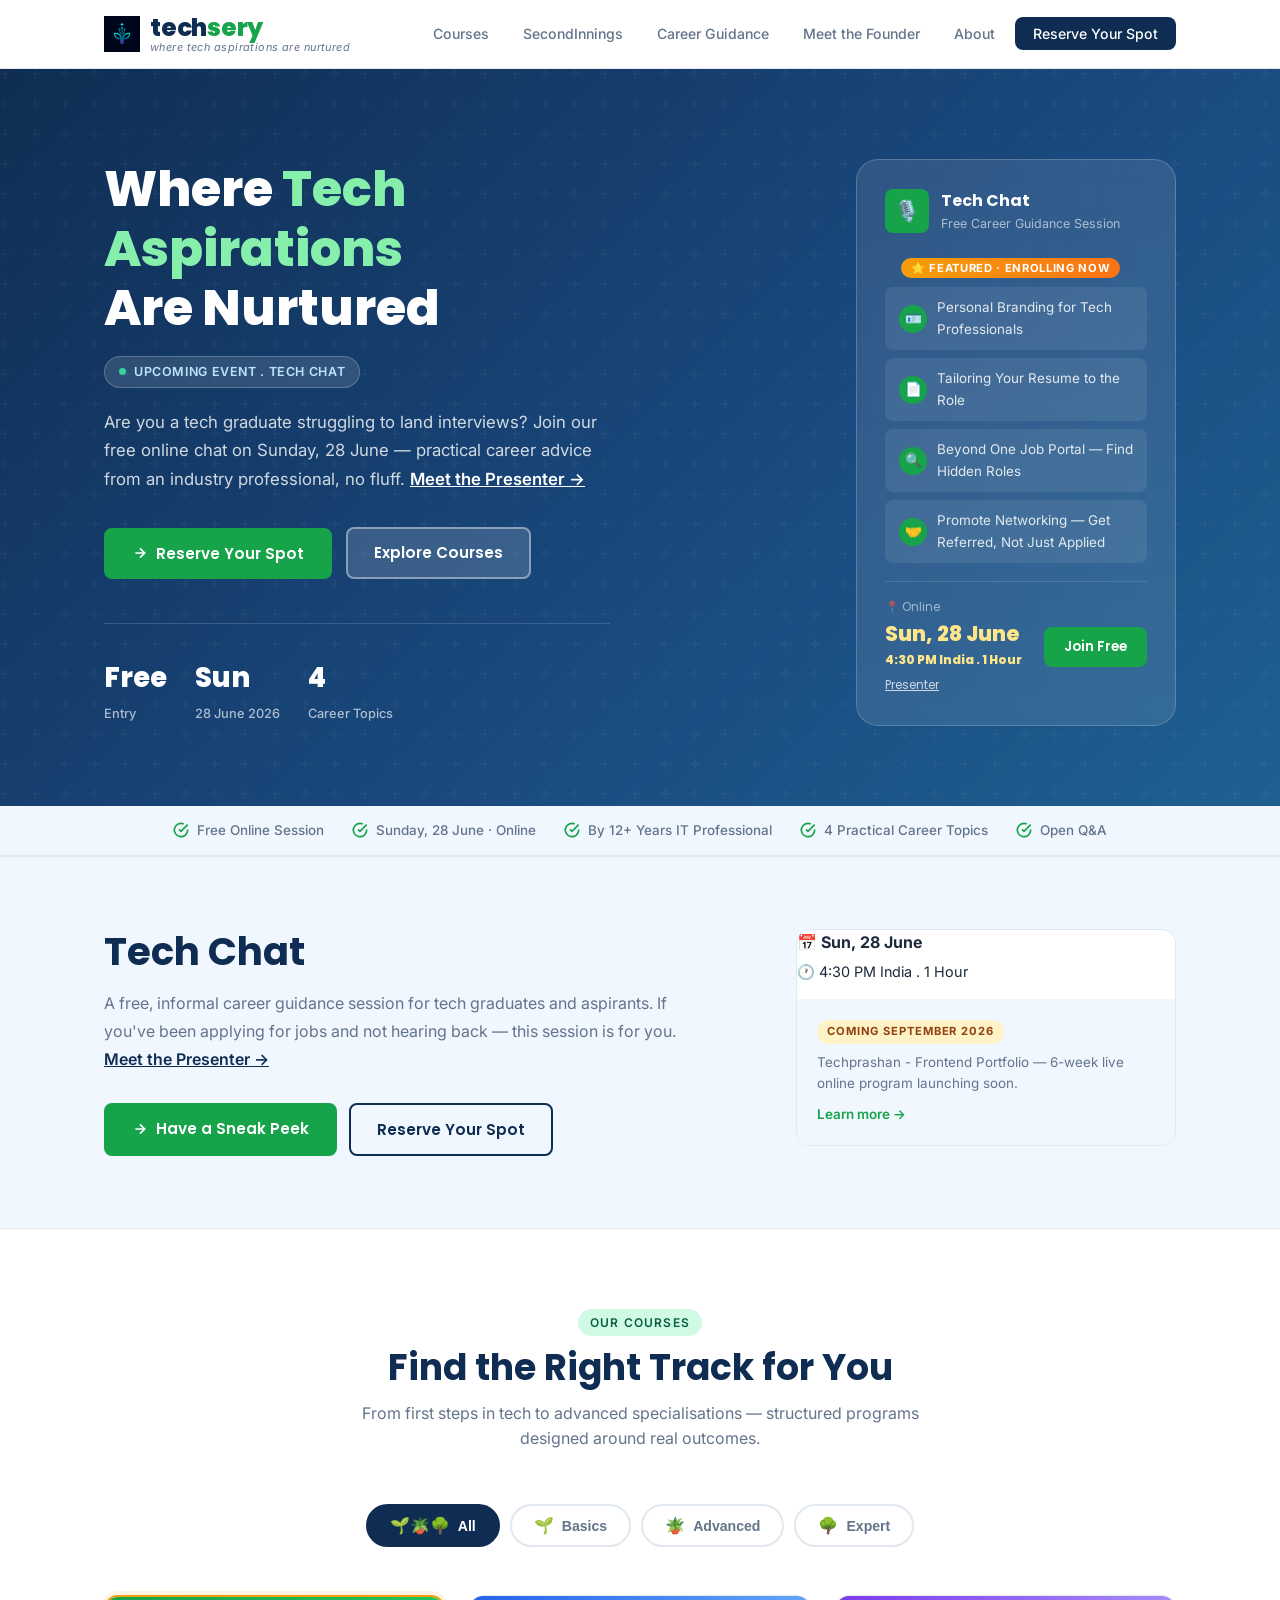
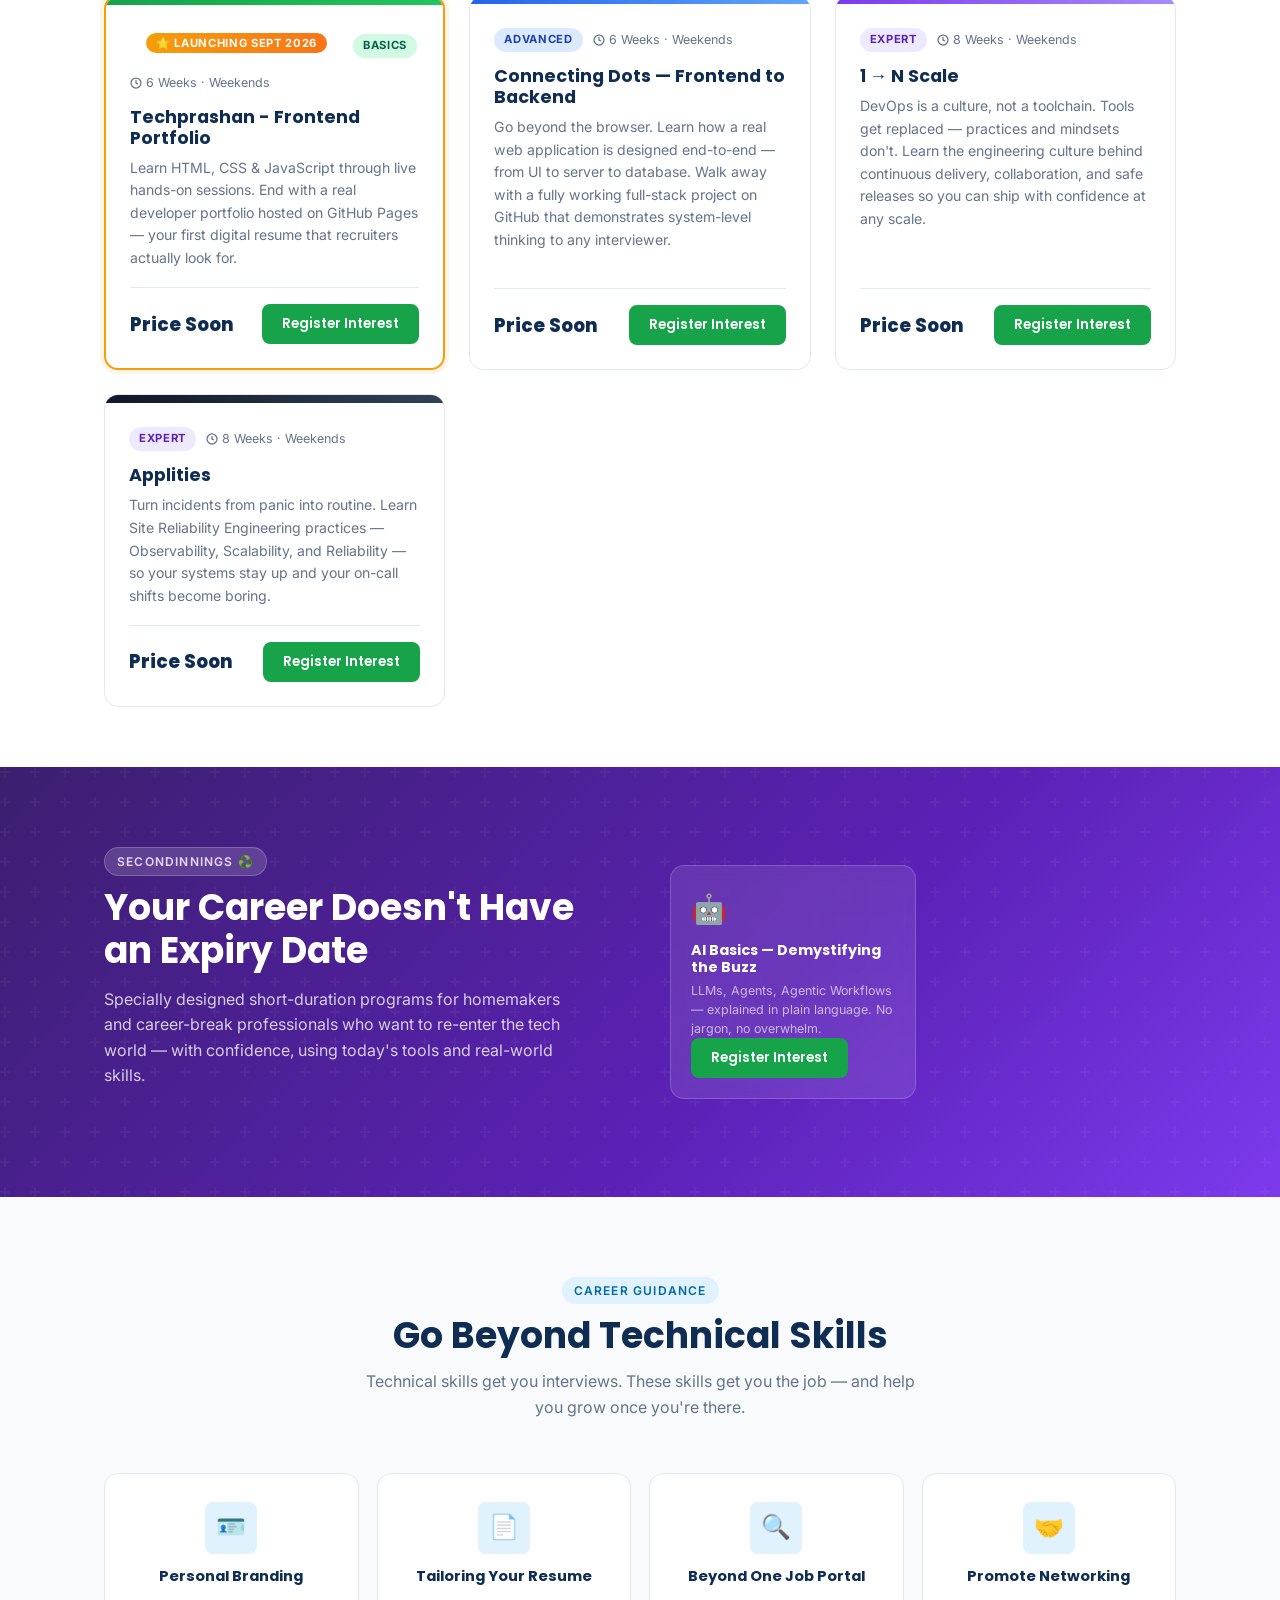
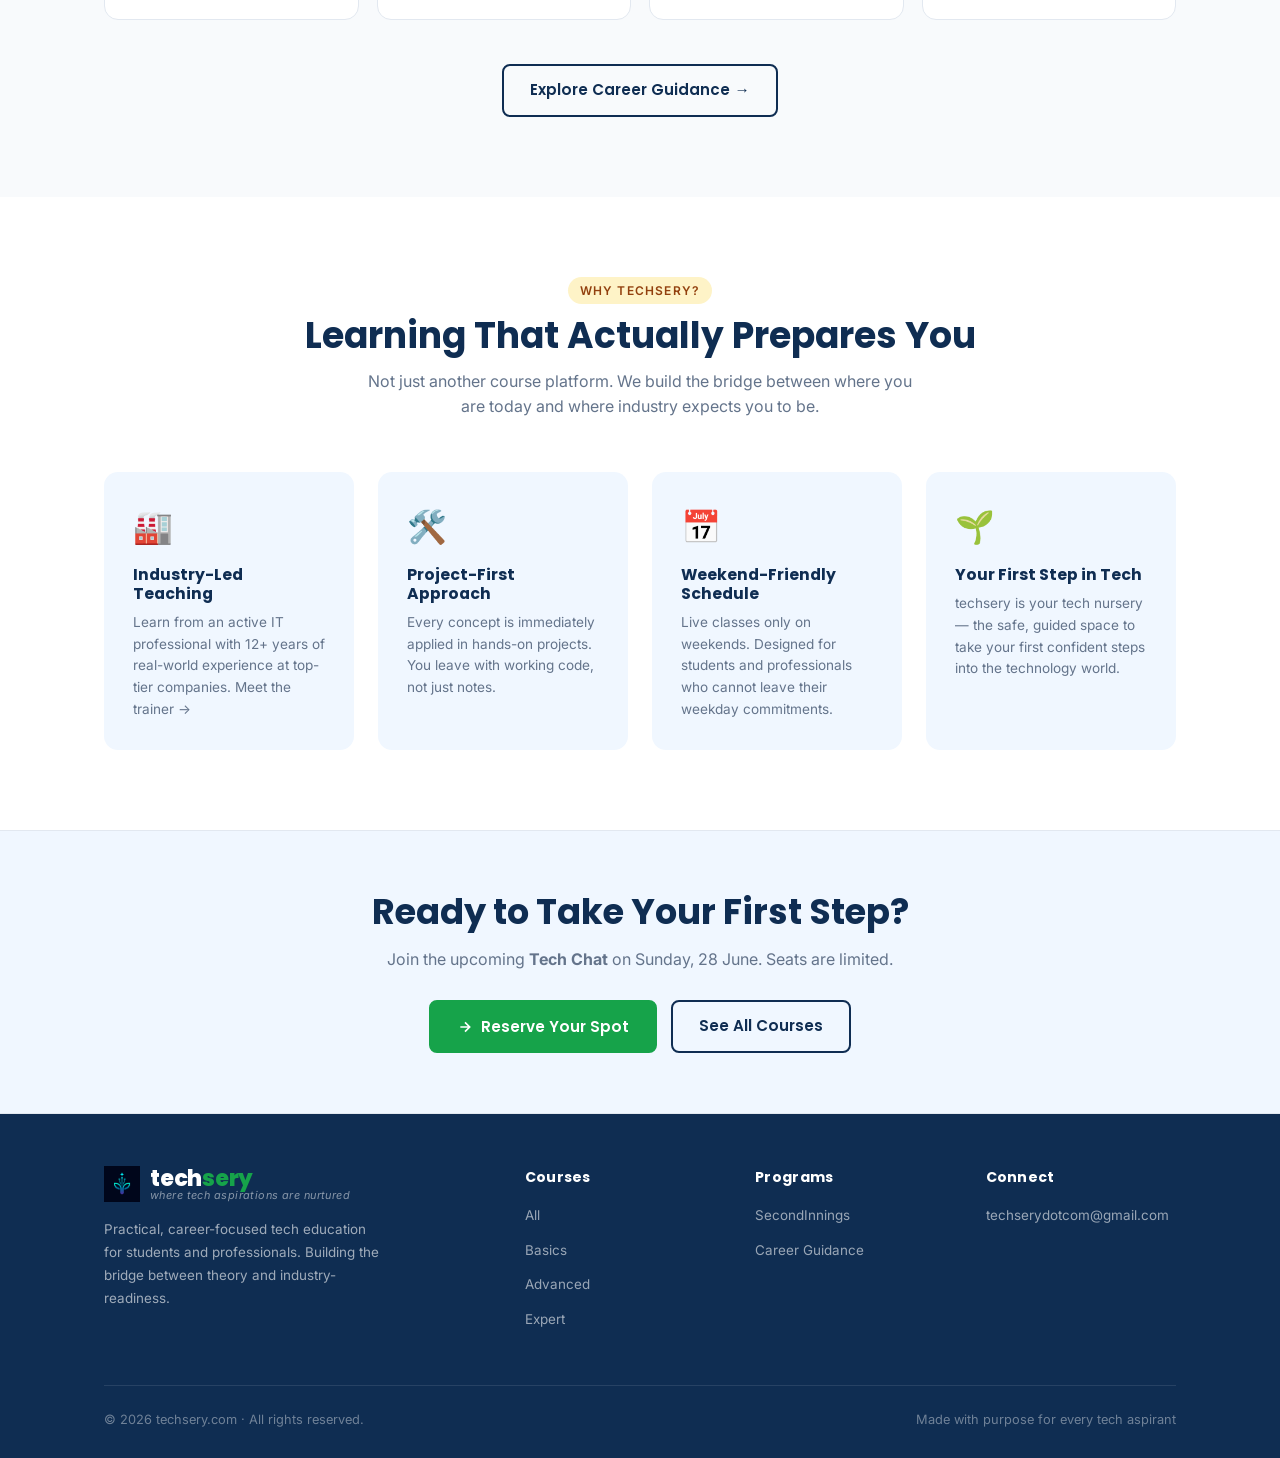
==== commit 3b891635: "added duration for tech chat session" ====
--- a/index.html
+++ b/index.html
@@ -101,7 +101,7 @@
             <div class="hero-card-price">
               <span class="label">📍 Online</span>
               <span class="amount">Sun, 28 June</span>
-              <span class="amount" style="display:block;font-size:0.75rem;">4:30 PM India</span>
+              <span class="amount" style="display:block;font-size:0.75rem;">4:30 PM India . 1 Hour</span>
               <a href="founder.html" class="hero-card-presenter-link">Presenter</a>
             </div>
             <button class="btn btn-primary btn-sm" onclick="document.getElementById('techChatModal').classList.add('open')">Join Free</button>
@@ -169,7 +169,7 @@
           <div class="ls-detail-card">
             <div class="ls-event-meta" style="margin-bottom:1rem;">
               <p style="margin:0 0 0.25rem;"><strong>📅 Sun, 28 June</strong></p>
-              <p style="margin:0;font-size:0.9rem;">🕐 4:30 PM India</p>
+              <p style="margin:0;font-size:0.9rem;">🕐 4:30 PM India . 1 Hour</p>
             </div>
             <div class="ls-bootcamp-teaser">
               <span class="ls-teaser-label">Coming September 2026</span>
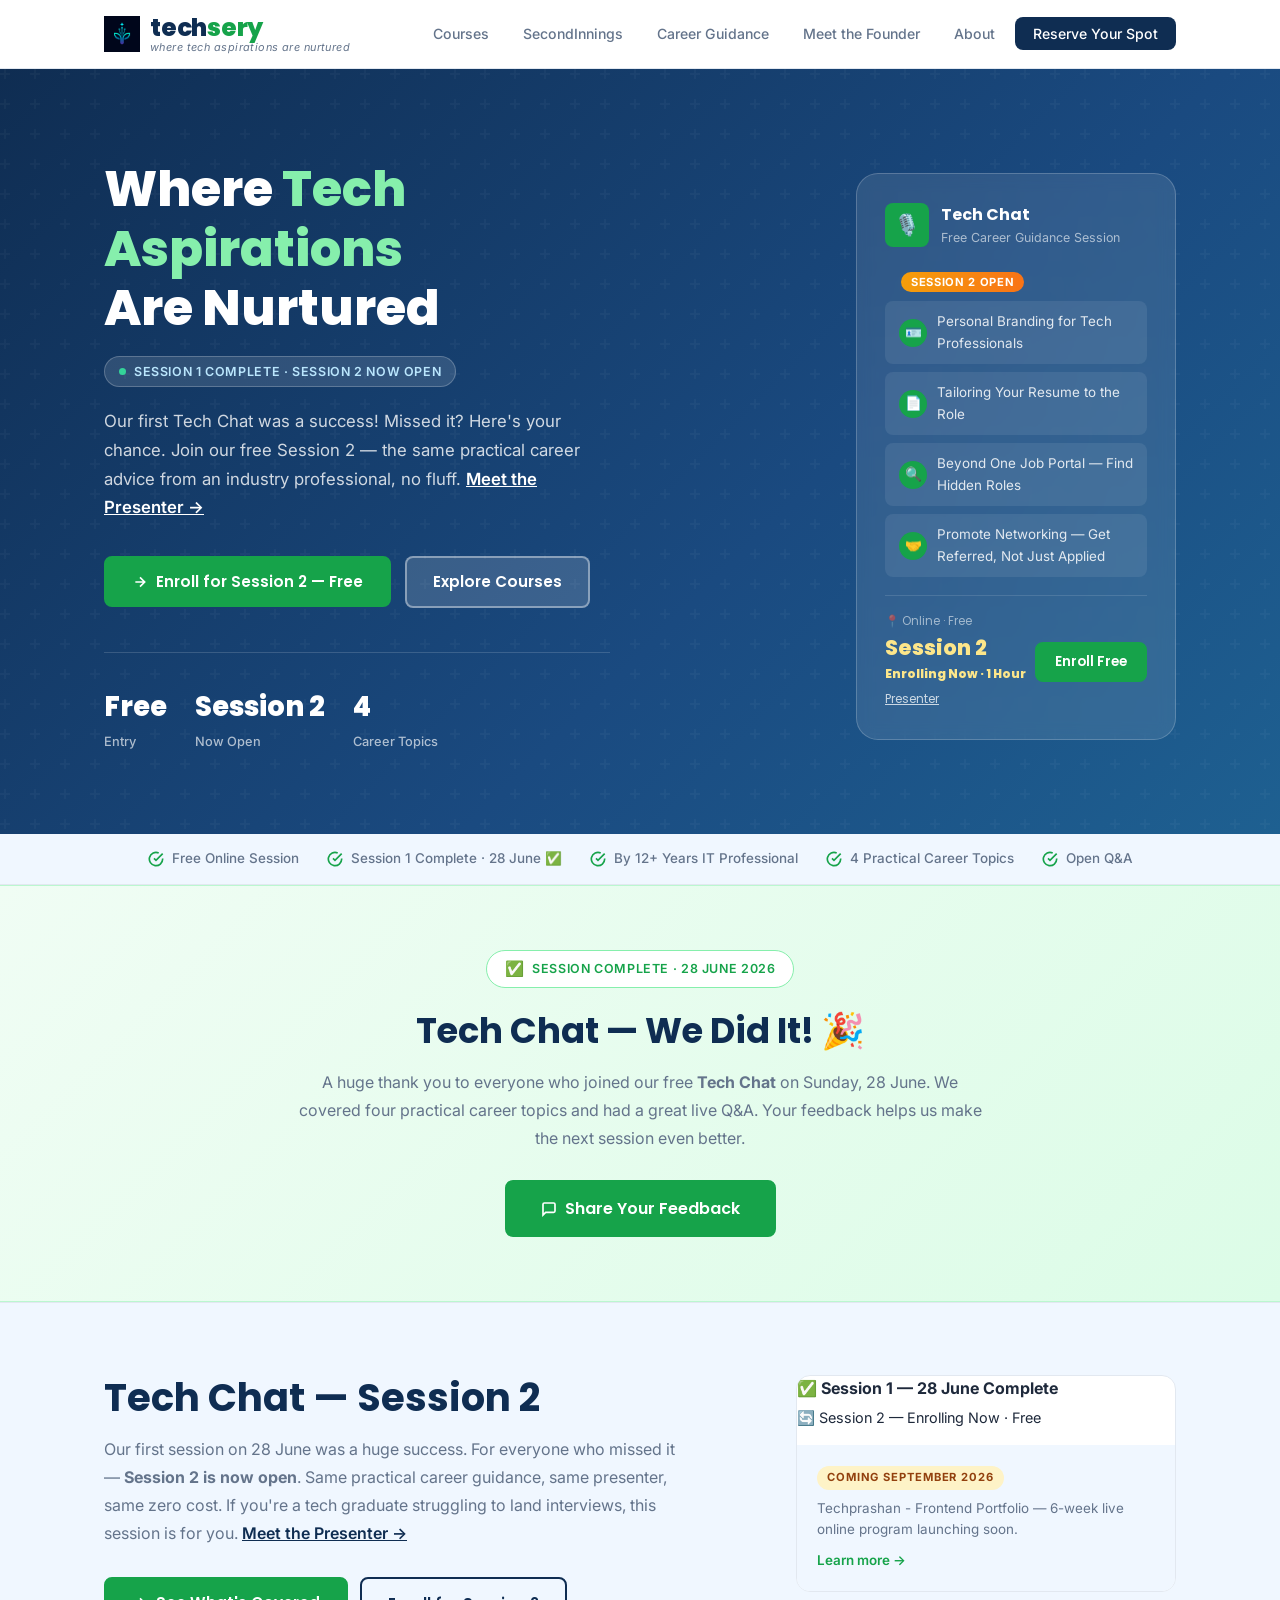
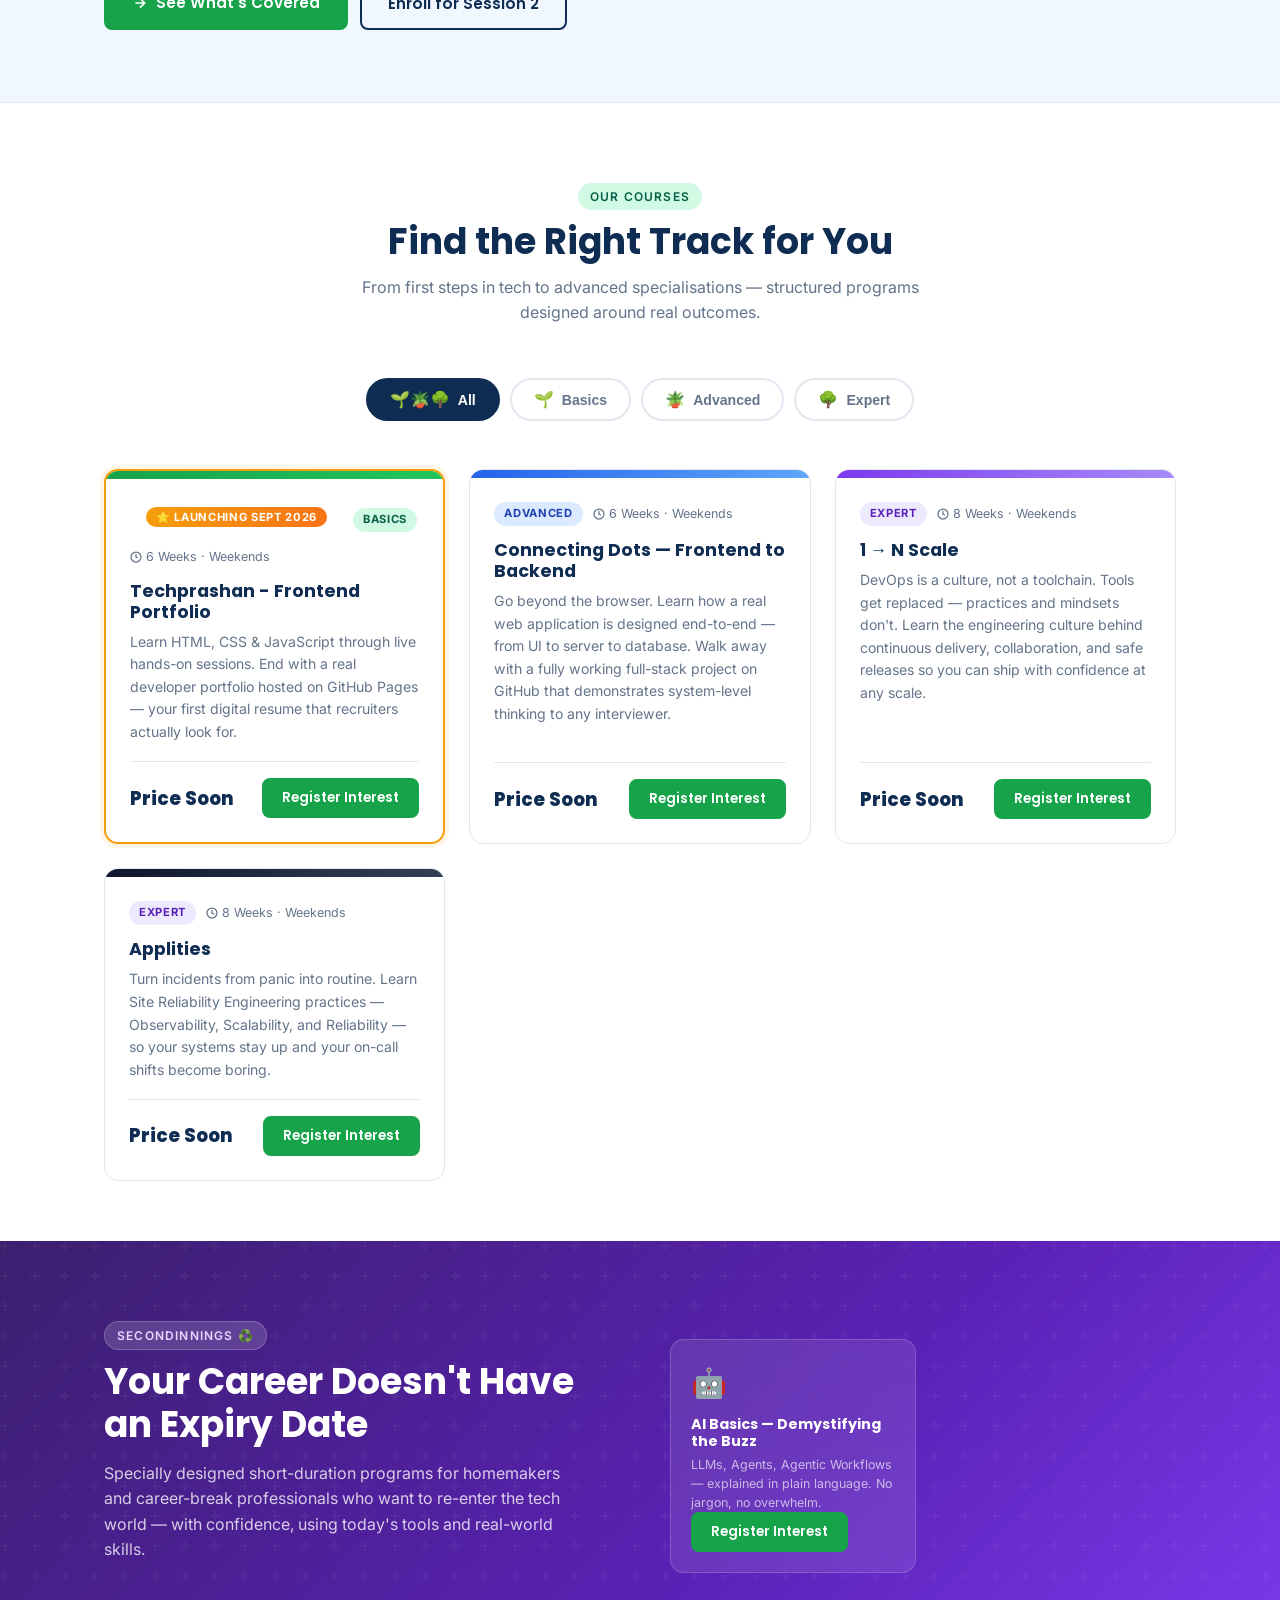
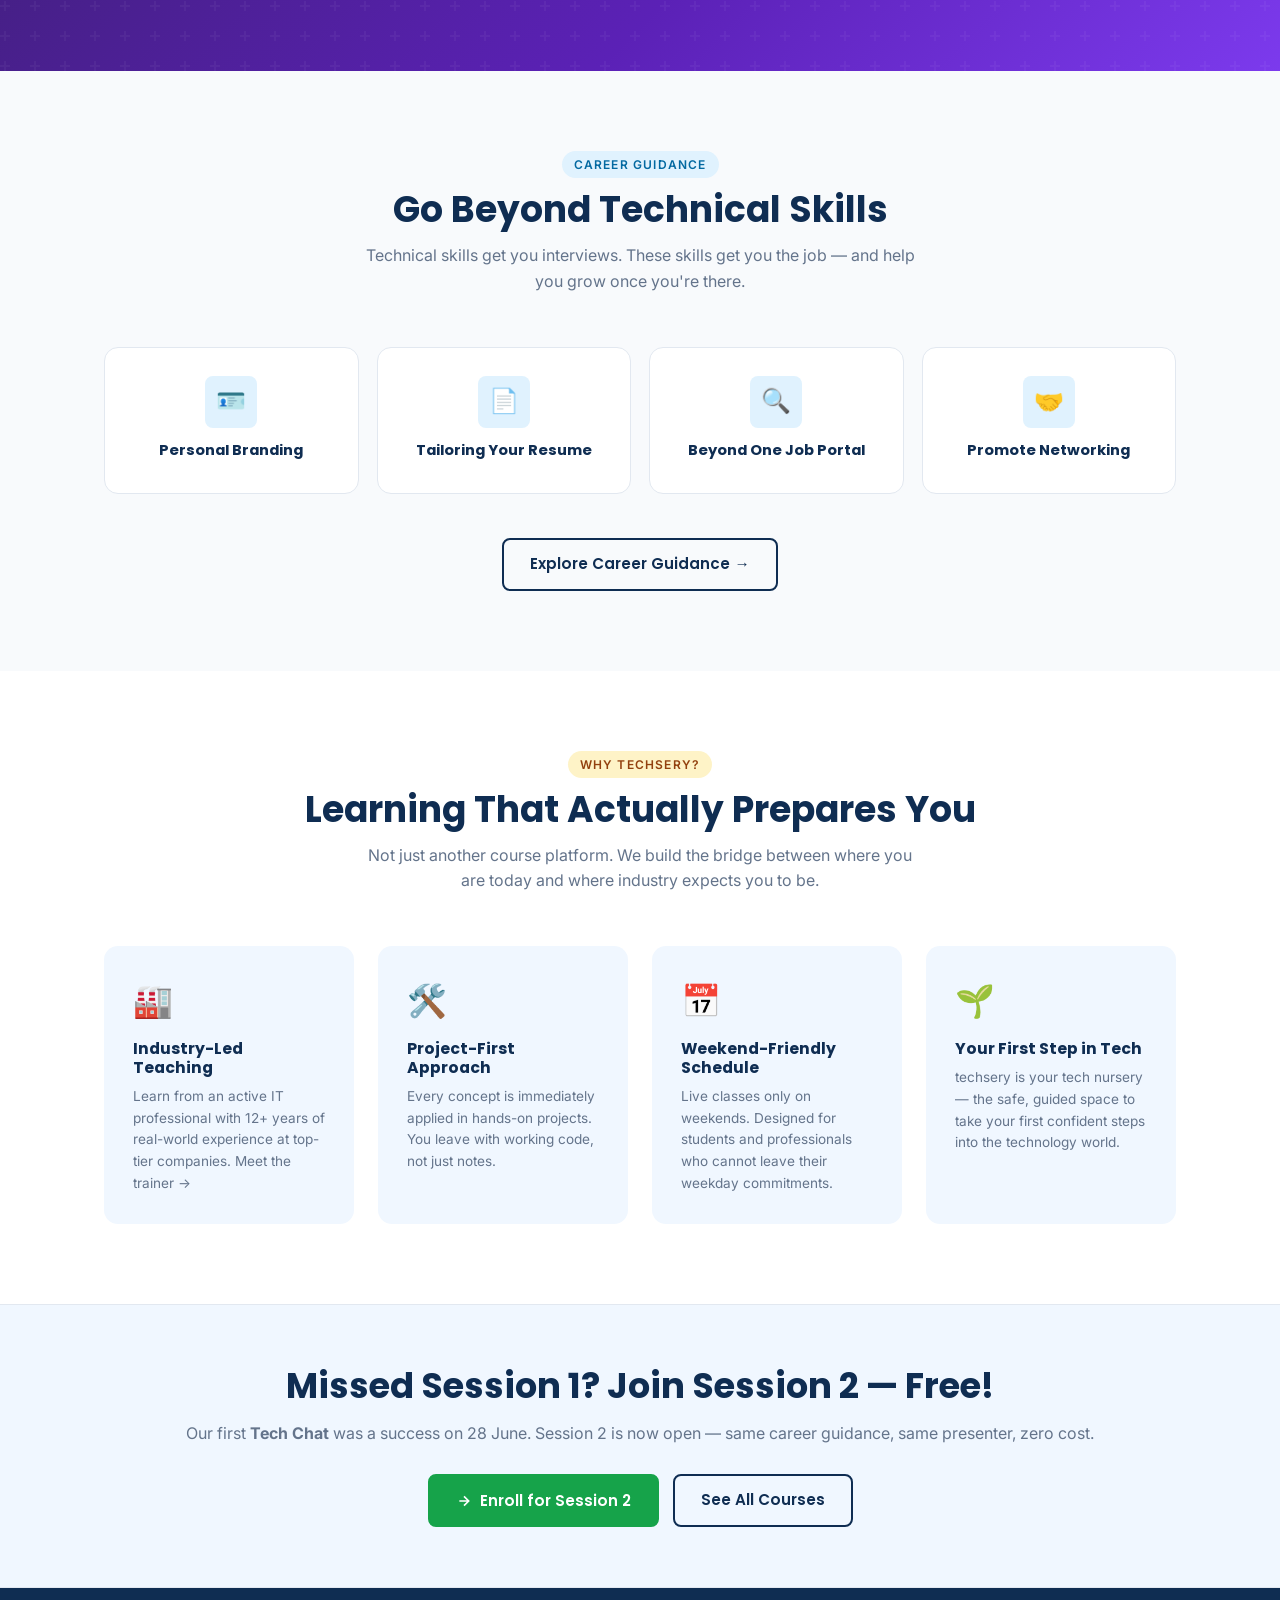
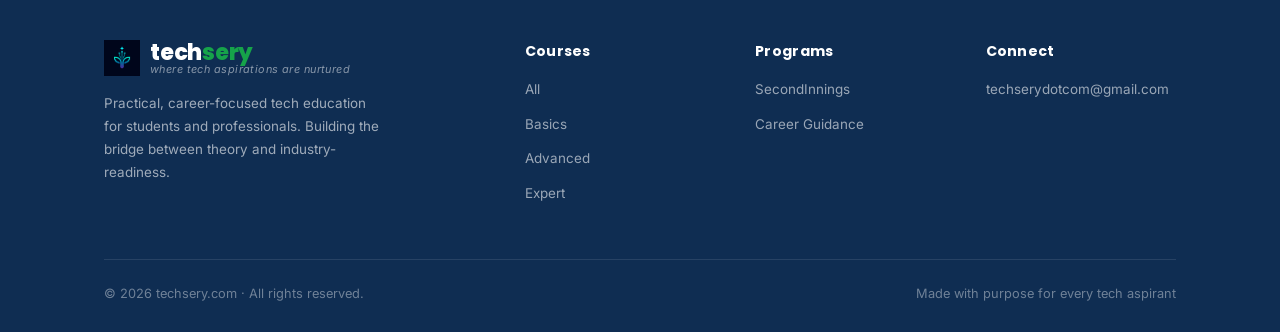
==== commit 12f1dcef: "added feedback for session 1" ====
--- a/index.html
+++ b/index.html
@@ -34,19 +34,19 @@
         </h1>
         <span class="cg-session-pill">
           <span class="cg-live-dot"></span>
-          UPCOMING EVENT . TECH CHAT
+          SESSION 1 COMPLETE · SESSION 2 NOW OPEN
         </span>
         <p class="hero-sub">
-          Are you a tech graduate struggling to land interviews?
-          Join our free online chat on Sunday, 28 June — practical career
-          advice from an industry professional, no fluff.
+          Our first Tech Chat was a success! Missed it? Here's your chance.
+          Join our free Session 2 — the same practical career advice from an
+          industry professional, no fluff.
           <a href="founder.html">Meet the Presenter →</a>
         </p>
 
         <div class="hero-actions">
           <button class="btn btn-primary" onclick="document.getElementById('techChatModal').classList.add('open')">
             <svg width="16" height="16" viewBox="0 0 24 24" fill="none" stroke="currentColor" stroke-width="2.5" aria-hidden="true"><path d="M5 12h14M12 5l7 7-7 7"/></svg>
-            Reserve Your Spot
+            Enroll for Session 2 — Free
           </button>
           <a href="#courses" class="btn btn-ghost">Explore Courses</a>
         </div>
@@ -57,8 +57,8 @@
             <span>Entry</span>
           </div>
           <div class="hero-stat">
-            <strong>Sun</strong>
-            <span>28 June 2026</span>
+            <strong>Session 2</strong>
+            <span>Now Open</span>
           </div>
           <div class="hero-stat">
             <strong>4</strong>
@@ -78,7 +78,7 @@
             </div>
           </div>
           <div style="padding:0 1rem 0.5rem">
-            <span class="badge badge-featured">⭐ Featured · Enrolling Now</span>
+            <span class="badge badge-featured">Session 2 Open</span>
           </div>
 
           <div class="hero-card-week">
@@ -99,12 +99,12 @@
           </div>
           <div class="hero-card-footer">
             <div class="hero-card-price">
-              <span class="label">📍 Online</span>
-              <span class="amount">Sun, 28 June</span>
-              <span class="amount" style="display:block;font-size:0.75rem;">4:30 PM India . 1 Hour</span>
+              <span class="label">📍 Online · Free</span>
+              <span class="amount">Session 2</span>
+              <span class="amount" style="display:block;font-size:0.75rem;">Enrolling Now · 1 Hour</span>
               <a href="founder.html" class="hero-card-presenter-link">Presenter</a>
             </div>
-            <button class="btn btn-primary btn-sm" onclick="document.getElementById('techChatModal').classList.add('open')">Join Free</button>
+            <button class="btn btn-primary btn-sm" onclick="document.getElementById('techChatModal').classList.add('open')">Enroll Free</button>
           </div>
         </div>
       </div>
@@ -122,7 +122,7 @@
       </div>
       <div class="trust-item">
         <svg width="16" height="16" viewBox="0 0 24 24" fill="none" stroke="currentColor" stroke-width="2.5" aria-hidden="true"><path d="M22 11.08V12a10 10 0 1 1-5.93-9.14"/><polyline points="22 4 12 14.01 9 11.01"/></svg>
-        Sunday, 28 June · Online
+        Session 1 Complete · 28 June ✅
       </div>
       <div class="trust-item">
         <svg width="16" height="16" viewBox="0 0 24 24" fill="none" stroke="currentColor" stroke-width="2.5" aria-hidden="true"><path d="M22 11.08V12a10 10 0 1 1-5.93-9.14"/><polyline points="22 4 12 14.01 9 11.01"/></svg>
@@ -140,6 +140,30 @@
   </div>
 
   <!-- ======================================================
+       TECH CHAT — FEEDBACK (SESSION COMPLETE)
+  ====================================================== -->
+  <section class="feedback-section" id="tech-chat-feedback" aria-labelledby="fb-heading">
+    <div class="container">
+      <div class="fb-inner">
+        <div class="fb-badge">
+          <span class="fb-check-icon">✅</span>
+          <span>Session Complete · 28 June 2026</span>
+        </div>
+        <h2 id="fb-heading">Tech Chat — We Did It! 🎉</h2>
+        <p class="fb-sub">
+          A huge thank you to everyone who joined our free <strong>Tech Chat</strong>
+          on Sunday, 28 June. We covered four practical career topics and had a
+          great live Q&amp;A. Your feedback helps us make the next session even better.
+        </p>
+        <button class="btn btn-primary fb-cta" onclick="document.getElementById('feedbackModal').classList.add('open')">
+          <svg width="16" height="16" viewBox="0 0 24 24" fill="none" stroke="currentColor" stroke-width="2.5" aria-hidden="true"><path d="M21 15a2 2 0 0 1-2 2H7l-4 4V5a2 2 0 0 1 2-2h14a2 2 0 0 1 2 2z"/></svg>
+          Share Your Feedback
+        </button>
+      </div>
+    </div>
+  </section>
+
+  <!-- ======================================================
        TECH CHAT SESSION
   ====================================================== -->
   <section class="tech-chat-session" id="tech-chat-session" aria-labelledby="ls-heading">
@@ -147,20 +171,21 @@
       <div class="ls-inner">
 
         <div class="ls-content">
-          <h2 id="ls-heading">Tech Chat</h2>
+          <h2 id="ls-heading">Tech Chat — Session 2</h2>
           <p class="ls-lead">
-            A free, informal career guidance session for tech graduates and
-            aspirants. If you've been applying for jobs and not
-            hearing back — this session is for you. <a href="founder.html">Meet the Presenter →</a>
+            Our first session on 28 June was a huge success. For everyone who
+            missed it — <strong>Session 2 is now open</strong>. Same practical career guidance,
+            same presenter, same zero cost. If you're a tech graduate struggling
+            to land interviews, this session is for you. <a href="founder.html">Meet the Presenter →</a>
           </p>
 
           <div class="ls-actions">
             <a href="career-guidance.html" class="btn btn-primary">
               <svg width="16" height="16" viewBox="0 0 24 24" fill="none" stroke="currentColor" stroke-width="2.5" aria-hidden="true"><path d="M5 12h14M12 5l7 7-7 7"/></svg>
-              Have a Sneak Peek
+              See What's Covered
             </a>
             <button class="btn btn-outline ls-btn-outline" onclick="document.getElementById('techChatModal').classList.add('open')">
-              Reserve Your Spot
+              Enroll for Session 2
             </button>
           </div>
         </div>
@@ -168,8 +193,8 @@
         <div class="ls-details-panel" aria-label="Event details">
           <div class="ls-detail-card">
             <div class="ls-event-meta" style="margin-bottom:1rem;">
-              <p style="margin:0 0 0.25rem;"><strong>📅 Sun, 28 June</strong></p>
-              <p style="margin:0;font-size:0.9rem;">🕐 4:30 PM India . 1 Hour</p>
+              <p style="margin:0 0 0.25rem;"><strong>✅ Session 1 — 28 June Complete</strong></p>
+              <p style="margin:0;font-size:0.9rem;">🔄 Session 2 — Enrolling Now · Free</p>
             </div>
             <div class="ls-bootcamp-teaser">
               <span class="ls-teaser-label">Coming September 2026</span>
@@ -442,15 +467,15 @@
   ====================================================== -->
   <section class="cta-banner" aria-labelledby="cta-heading">
     <div class="container">
-      <h2 id="cta-heading">Ready to Take Your First Step?</h2>
+      <h2 id="cta-heading">Missed Session 1? Join Session 2 — Free!</h2>
       <p>
-        Join the upcoming <strong>Tech Chat</strong>
-        on Sunday, 28 June. Seats are limited.
+        Our first <strong>Tech Chat</strong> was a success on 28 June.
+        Session 2 is now open — same career guidance, same presenter, zero cost.
       </p>
       <div class="cta-actions">
         <button class="btn btn-primary" onclick="document.getElementById('techChatModal').classList.add('open')">
           <svg width="16" height="16" viewBox="0 0 24 24" fill="none" stroke="currentColor" stroke-width="2.5" aria-hidden="true"><path d="M5 12h14M12 5l7 7-7 7"/></svg>
-          Reserve Your Spot
+          Enroll for Session 2
         </button>
         <a href="#courses" class="btn btn-outline">See All Courses</a>
       </div>
@@ -521,12 +546,12 @@
   <div class="modal-overlay" id="techChatModal" role="dialog" aria-modal="true" aria-labelledby="techChatModalTitle">
     <div class="modal-box">
       <div class="modal-header">
-        <h2 id="techChatModalTitle">Reserve Your Spot — Tech Chat</h2>
+        <h2 id="techChatModalTitle">Enroll for Session 2 — Tech Chat</h2>
         <button class="modal-close" onclick="document.getElementById('techChatModal').classList.remove('open')" aria-label="Close modal">&times;</button>
       </div>
       <div class="modal-batch-notice" role="note">
-        <span class="batch-icon">⚡</span>
-        <p><strong>Sessions are capped at 20 seats.</strong> Enrollment is open to all, but meeting invites go out in batches — first 20 enrollments get the first session, next 20 get the second, and so on. <strong>Enroll early to get into the earliest batch.</strong></p>
+        <span class="batch-icon">✅</span>
+        <p><strong>Session 1 was a success on 28 June!</strong> Session 2 is now open for everyone who missed it. Sessions are capped at 20 seats — <strong>enroll now to secure your spot.</strong></p>
       </div>
       <div class="modal-loader" id="techChatFormLoader">
         <div class="modal-spinner"></div>
@@ -681,9 +706,36 @@
     </div>
   </div>
 
+  <!-- ======================================================
+       TECH CHAT FEEDBACK MODAL
+  ====================================================== -->
+  <div class="modal-overlay" id="feedbackModal" role="dialog" aria-modal="true" aria-labelledby="feedbackModalTitle">
+    <div class="modal-box">
+      <div class="modal-header">
+        <h2 id="feedbackModalTitle">Tech Chat Feedback — 28 June 2026</h2>
+        <button class="modal-close" onclick="document.getElementById('feedbackModal').classList.remove('open')" aria-label="Close modal">&times;</button>
+      </div>
+      <div class="modal-loader" id="feedbackFormLoader">
+        <div class="modal-spinner"></div>
+        <p>Loading form&hellip;</p>
+      </div>
+      <iframe
+        src="https://docs.google.com/forms/d/e/1FAIpQLScZZ1tnq1HzCxFEQGjZwFlnCgh-BpApjCbWbA3uafLCGKqN6w/viewform?embedded=true"
+        id="feedbackFormIframe"
+        width="100%"
+        height="700"
+        frameborder="0"
+        marginheight="0"
+        marginwidth="0"
+        title="Tech Chat Feedback Form"
+        style="display:none"
+        onload="document.getElementById('feedbackFormLoader').style.display='none'; this.style.display='block';">Loading&hellip;</iframe>
+    </div>
+  </div>
+
   <script>
     // Close modals on backdrop click
-    ['techChatModal', 'interestModal', 'connectingDotsModal', 'devopsModal', 'sreModal', 'aiBasicsModal'].forEach(function(id) {
+    ['techChatModal', 'interestModal', 'connectingDotsModal', 'devopsModal', 'sreModal', 'aiBasicsModal', 'feedbackModal'].forEach(function(id) {
       document.getElementById(id).addEventListener('click', function(e) {
         if (e.target === this) this.classList.remove('open');
       });
@@ -697,6 +749,7 @@
         document.getElementById('devopsModal').classList.remove('open');
         document.getElementById('sreModal').classList.remove('open');
         document.getElementById('aiBasicsModal').classList.remove('open');
+        document.getElementById('feedbackModal').classList.remove('open');
       }
     });
   </script>
--- a/css/style.css
+++ b/css/style.css
@@ -1026,6 +1026,76 @@
 }
 .footer-bottom a:hover { color: #fff; }
 
+/* ---------- Feedback Section (Post-Event) ---------- */
+.feedback-section {
+  background: linear-gradient(135deg, #f0fdf4 0%, #dcfce7 100%);
+  border-top: 1px solid #bbf7d0;
+  border-bottom: 1px solid #bbf7d0;
+  padding: 64px 0;
+}
+
+.fb-inner {
+  text-align: center;
+  max-width: 700px;
+  margin: 0 auto;
+}
+
+.fb-badge {
+  display: inline-flex;
+  align-items: center;
+  gap: 8px;
+  background: #fff;
+  border: 1px solid #86efac;
+  border-radius: 999px;
+  padding: 6px 18px;
+  font-size: .78rem;
+  font-weight: 600;
+  color: #16a34a;
+  margin-bottom: 22px;
+  letter-spacing: .05em;
+  text-transform: uppercase;
+}
+
+.fb-check-icon {
+  font-size: .95rem;
+}
+
+.feedback-section h2 {
+  font-size: clamp(1.6rem, 3vw, 2.2rem);
+  color: var(--primary);
+  margin-bottom: 16px;
+}
+
+.fb-sub {
+  font-size: 1rem;
+  color: var(--text-muted);
+  line-height: 1.75;
+  margin-bottom: 28px;
+}
+
+.fb-topics {
+  display: flex;
+  flex-wrap: wrap;
+  gap: 10px;
+  justify-content: center;
+  margin-bottom: 32px;
+}
+
+.fb-topic {
+  background: #fff;
+  border: 1px solid #bbf7d0;
+  border-radius: var(--radius-md);
+  padding: 8px 16px;
+  font-size: .875rem;
+  color: var(--primary);
+  font-weight: 500;
+}
+
+.fb-cta {
+  font-size: 1rem;
+  padding: 14px 34px;
+}
+
 /* ---------- Tech Chat Session Section ---------- */
 .tech-chat-session {
   background: var(--bg-soft);
